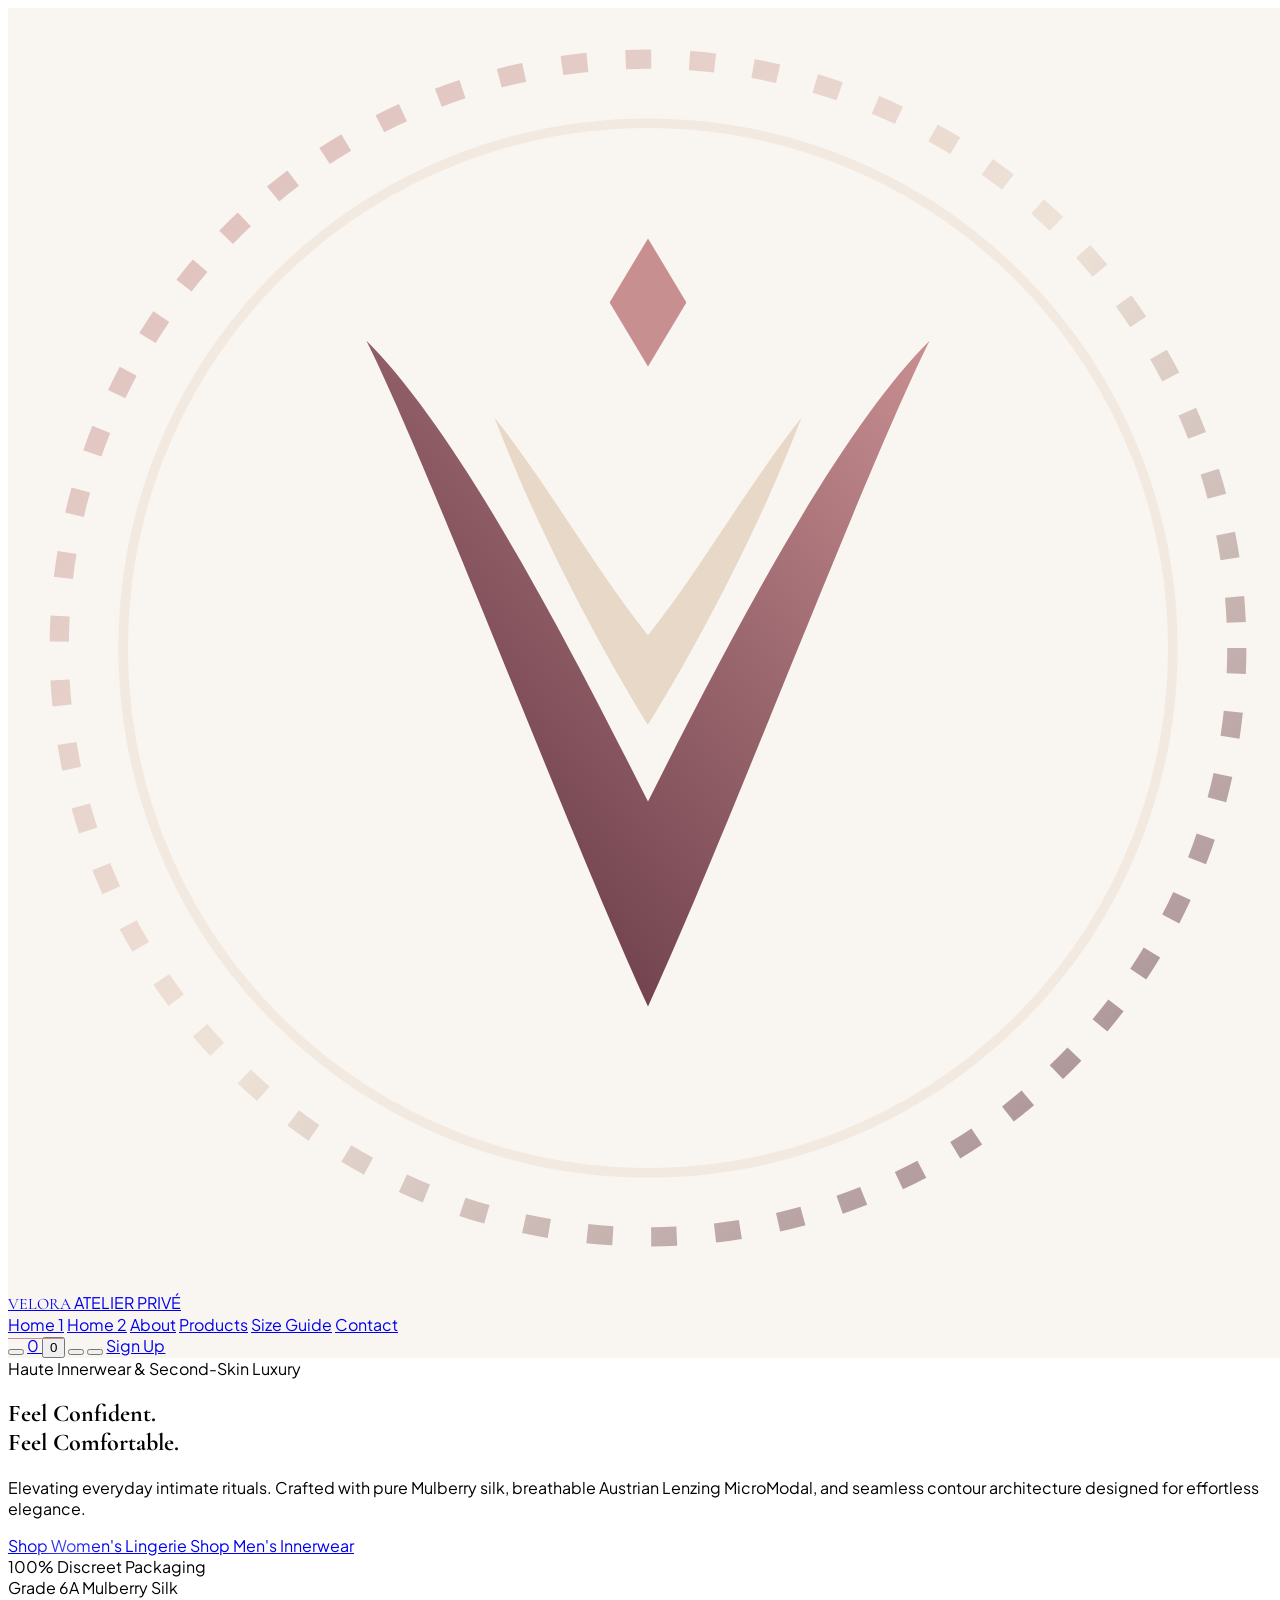
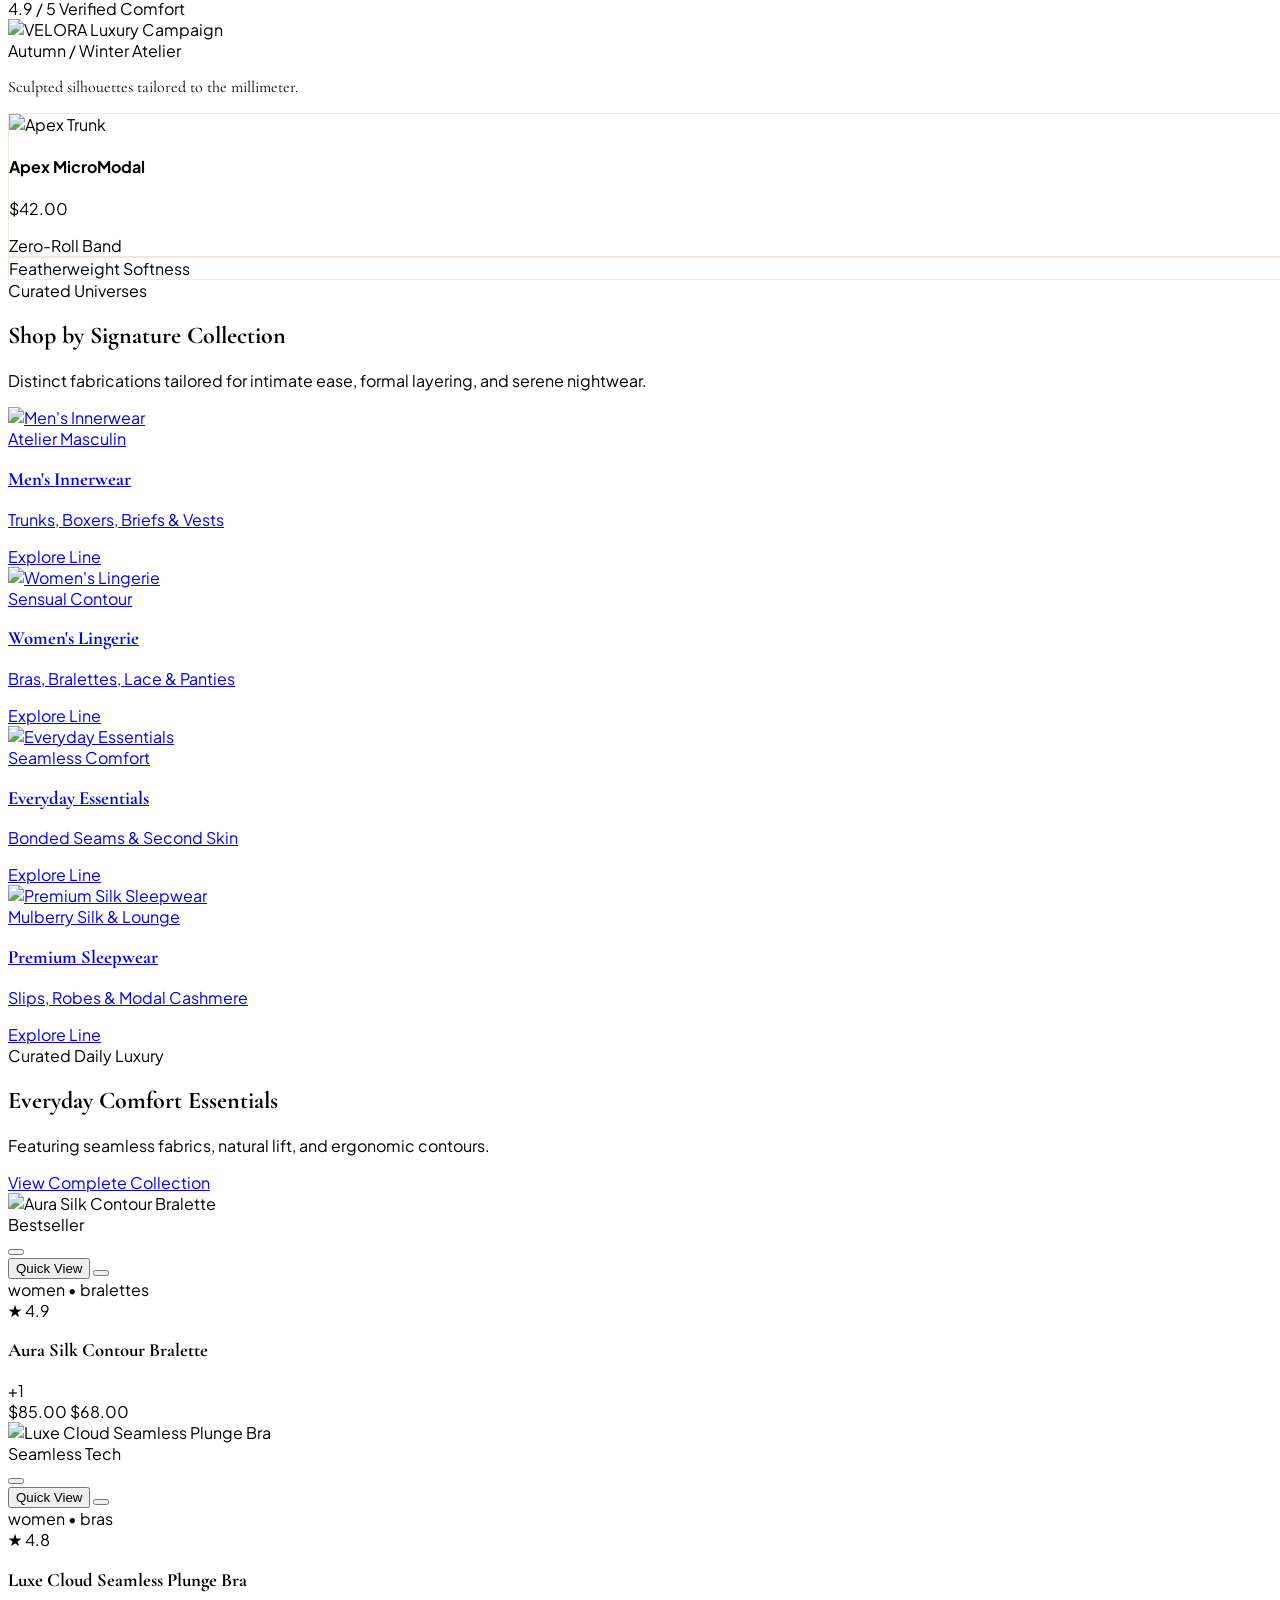
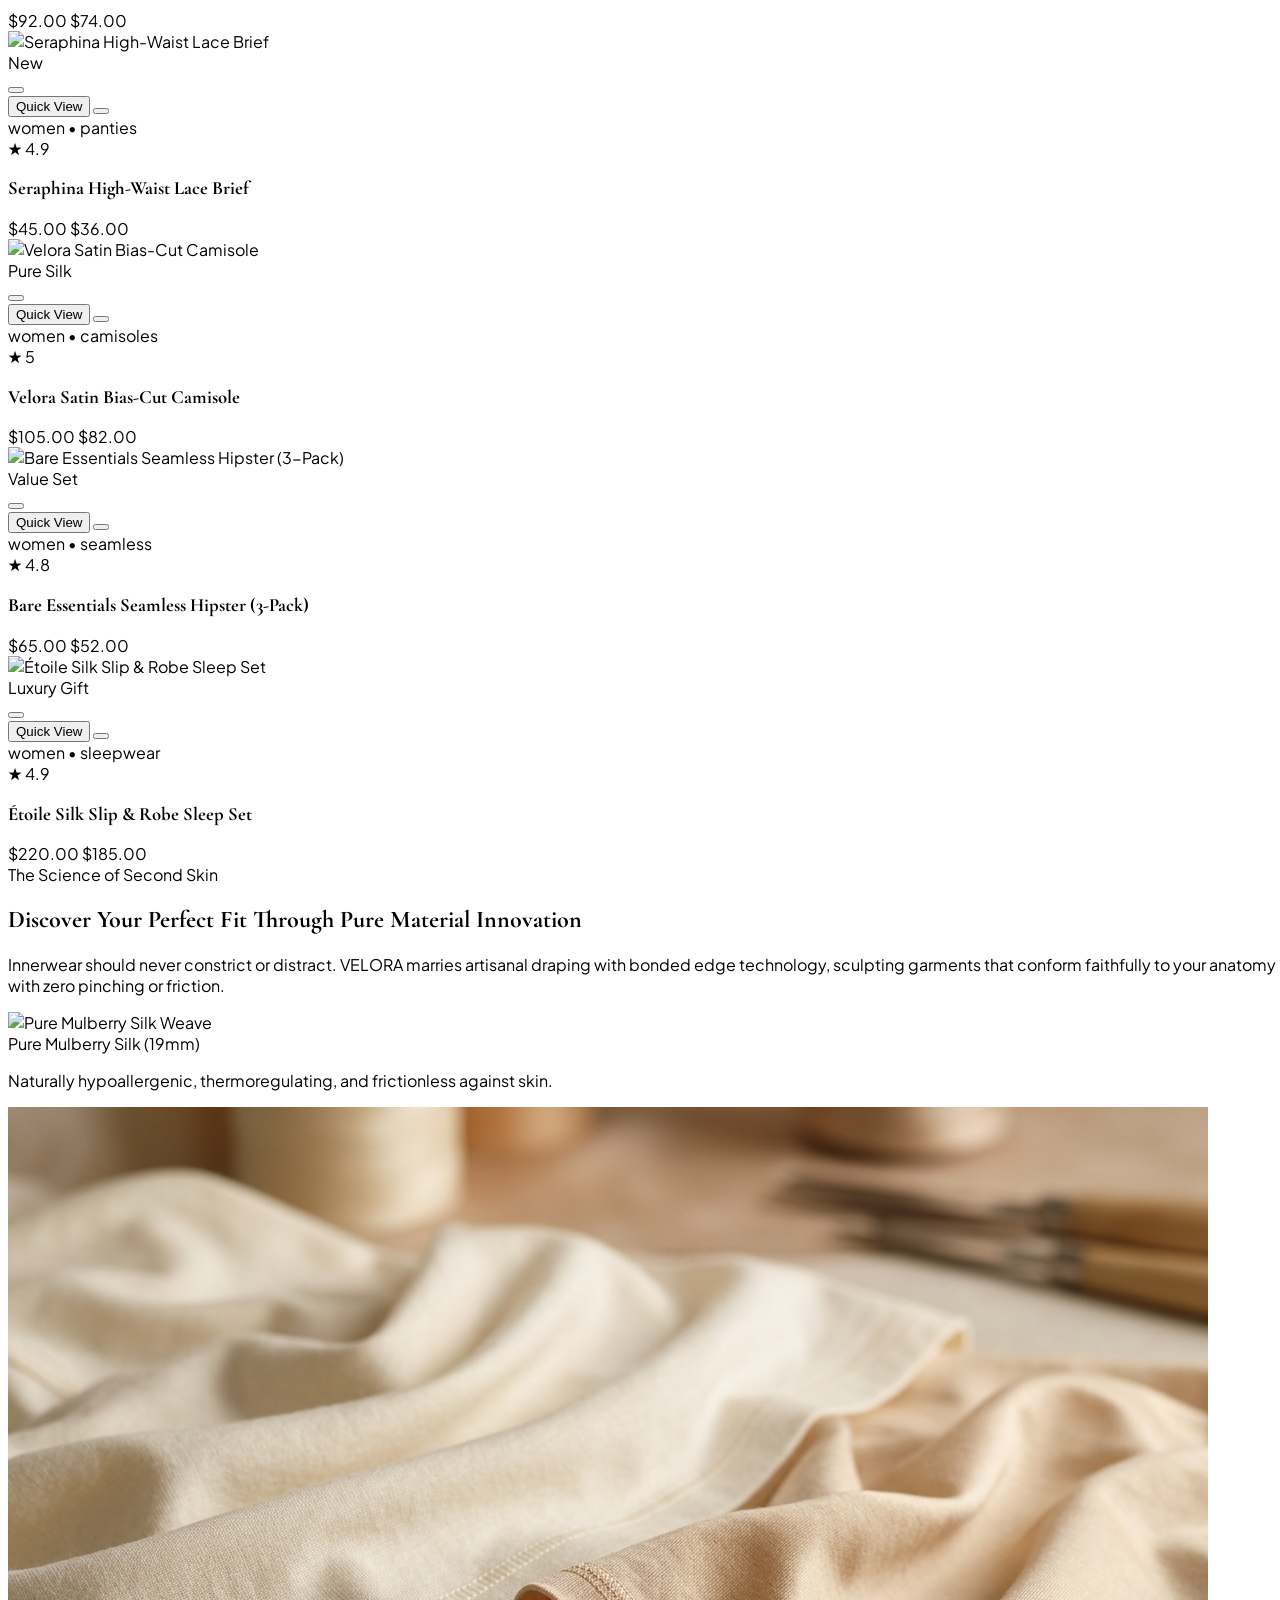
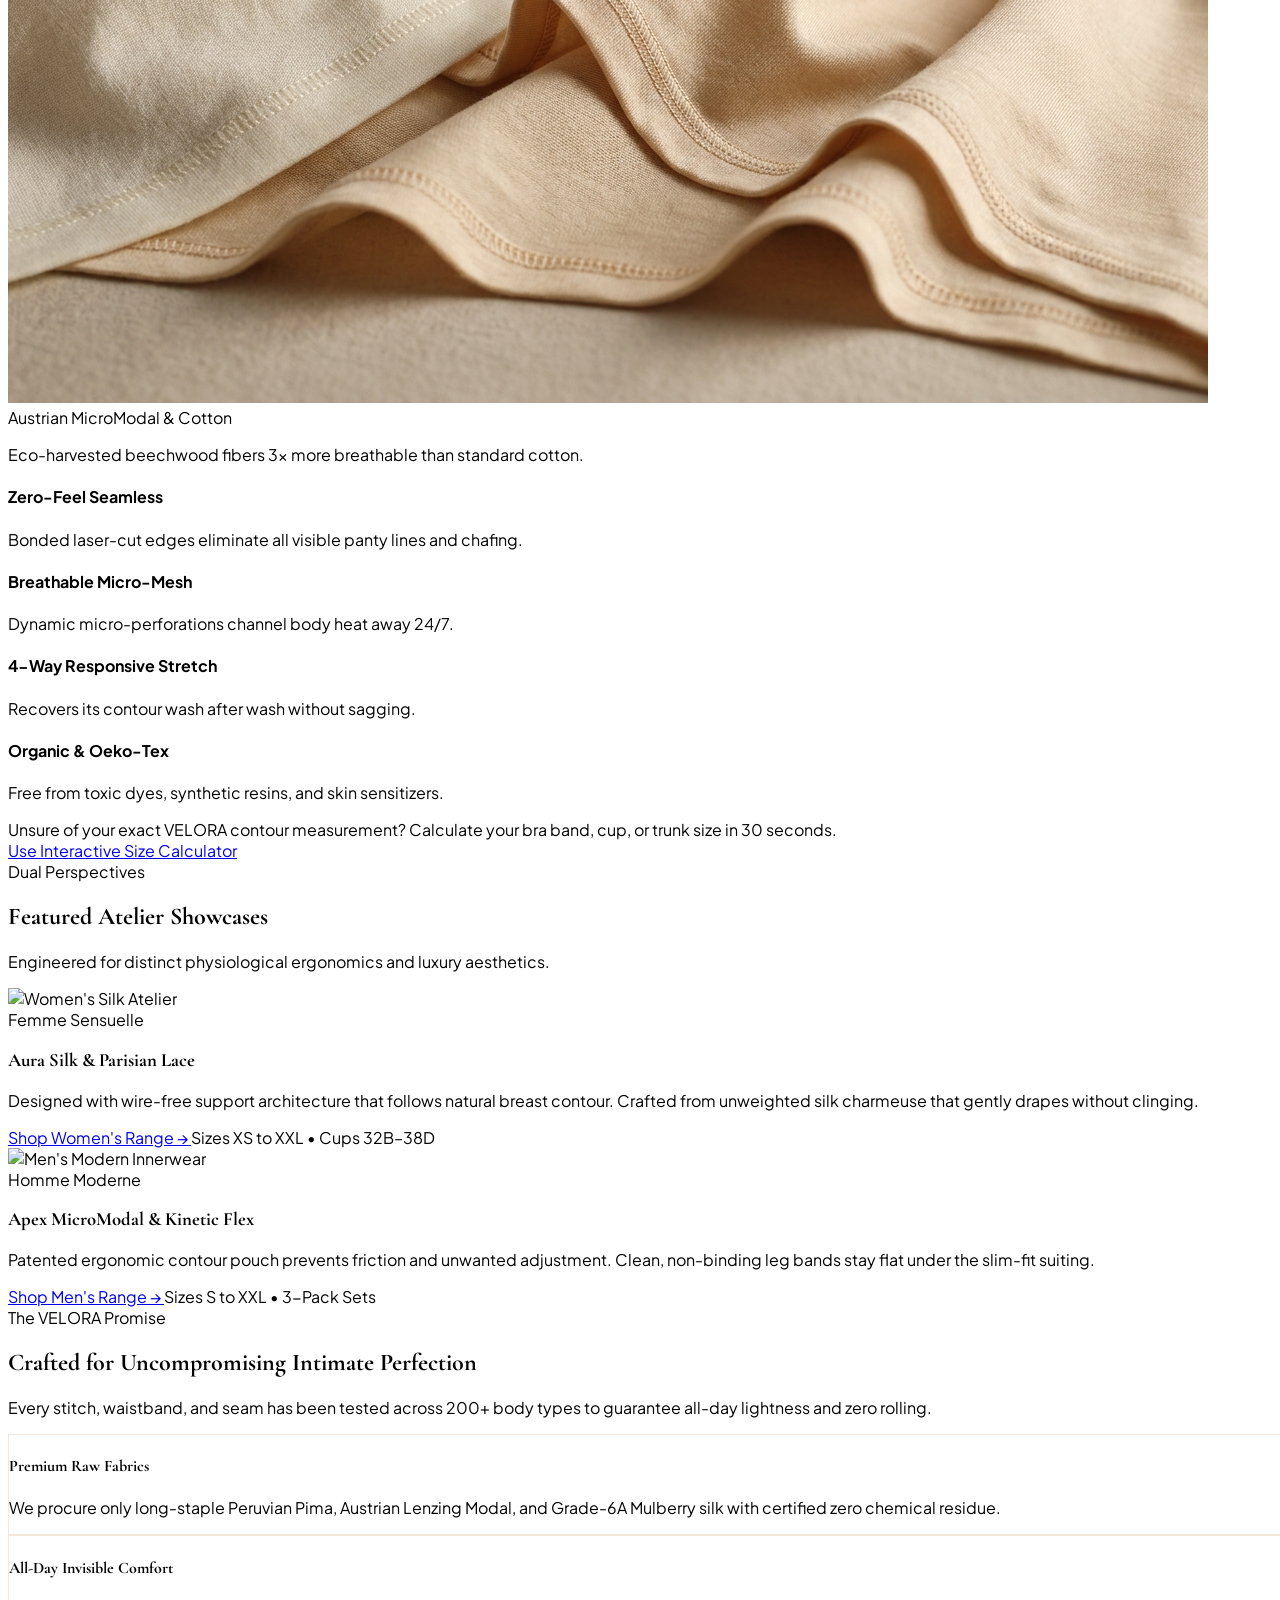
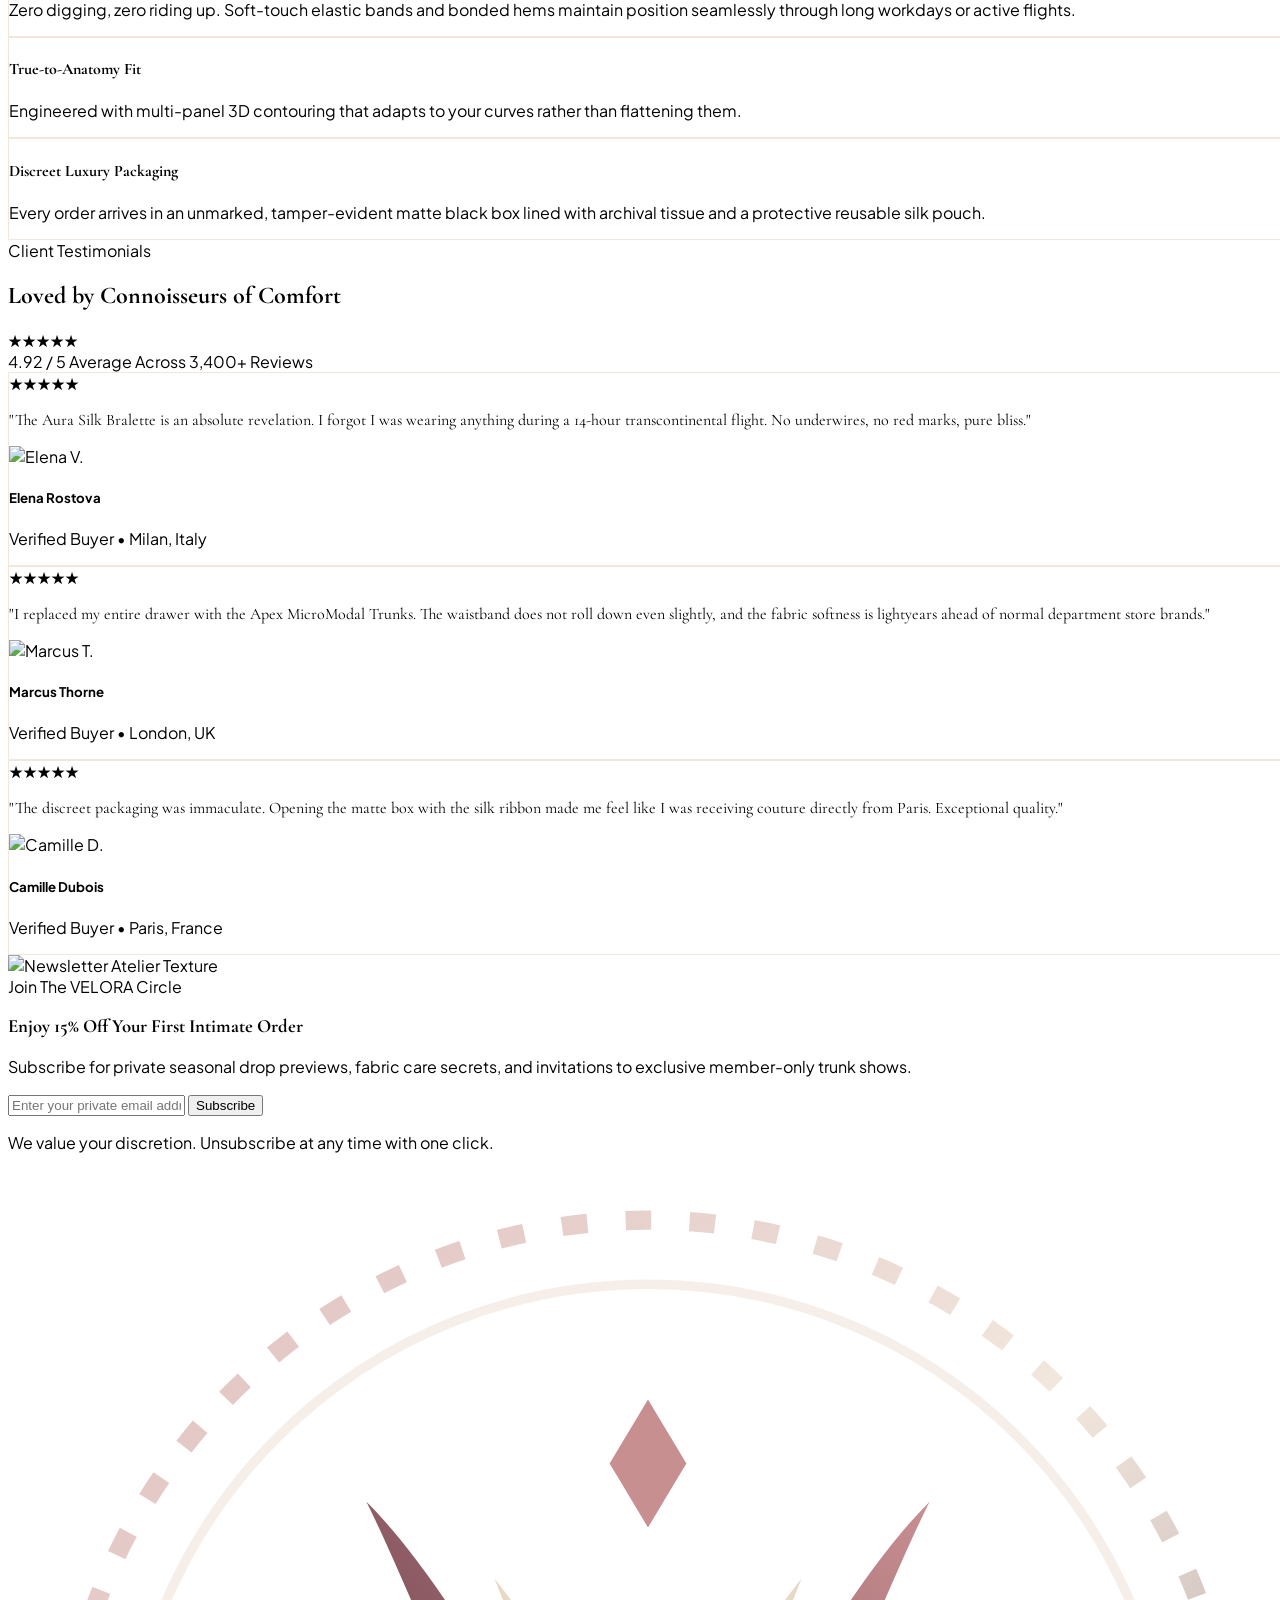
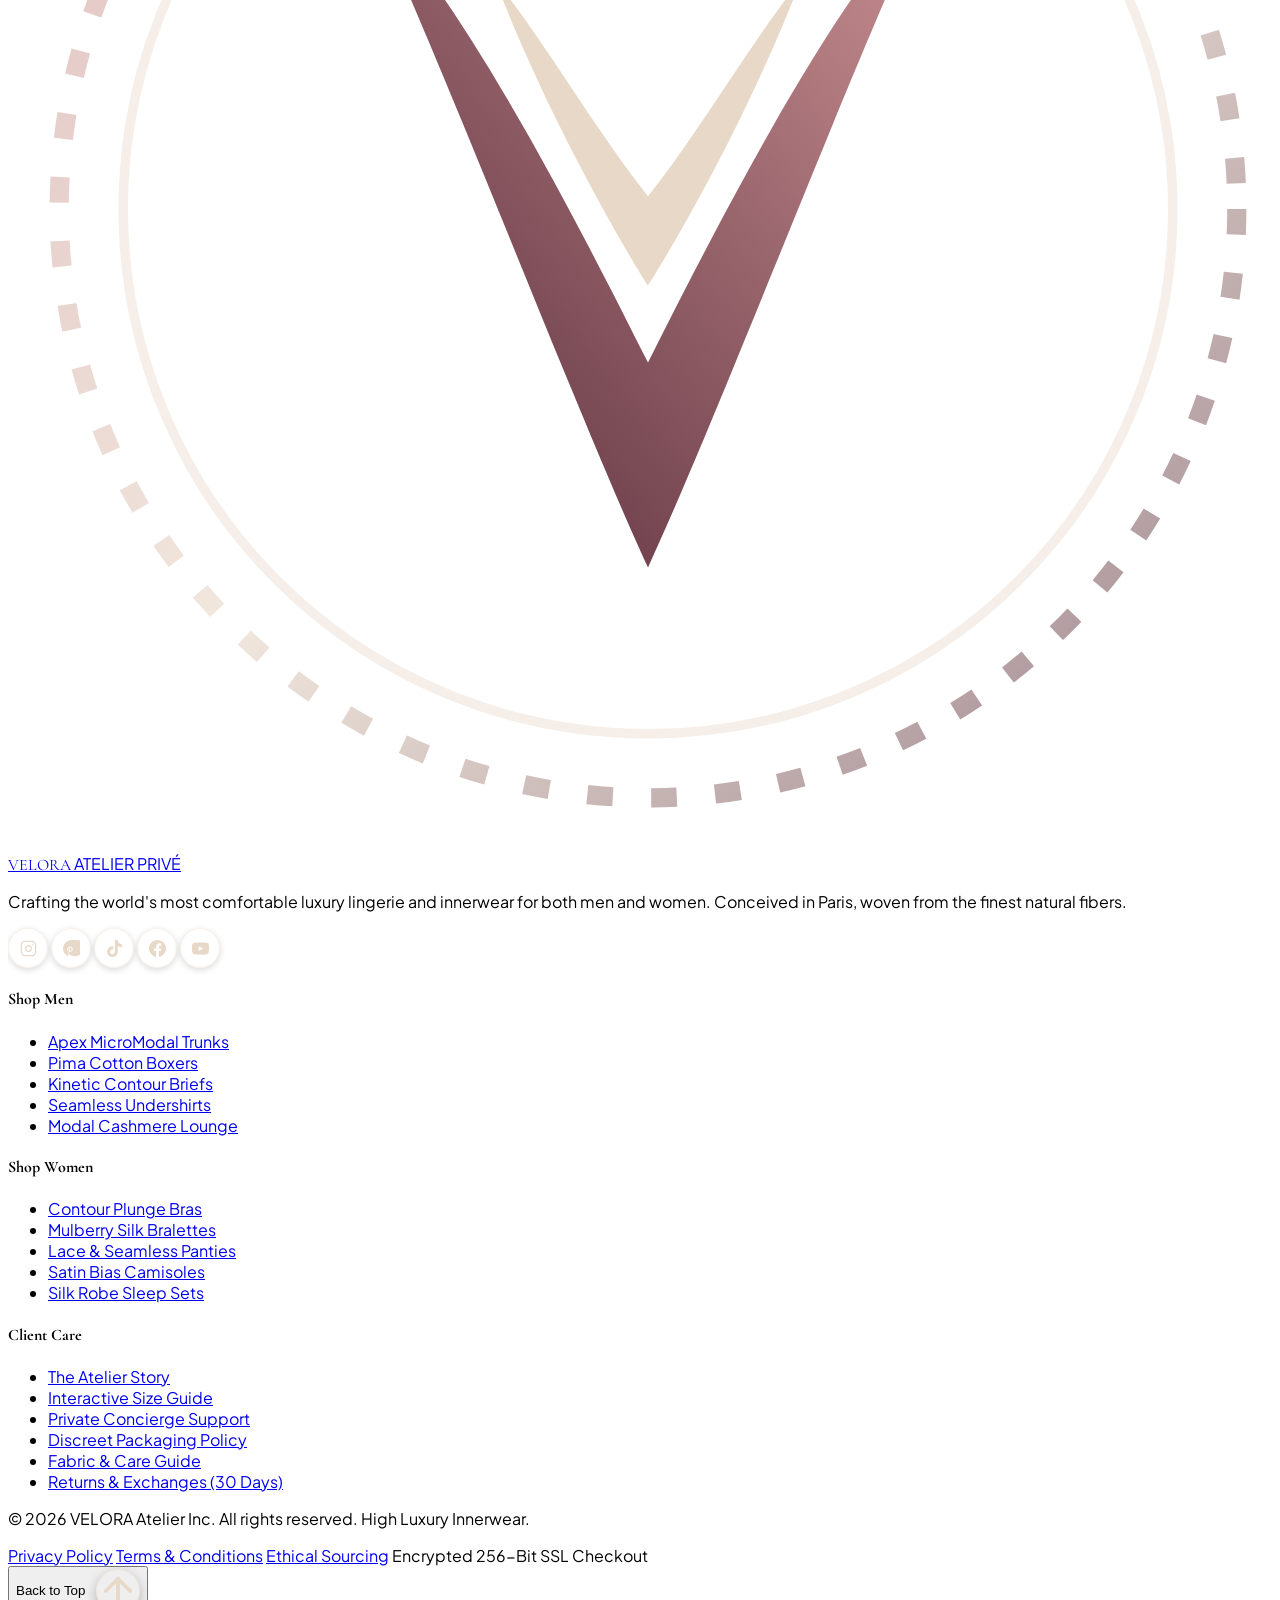
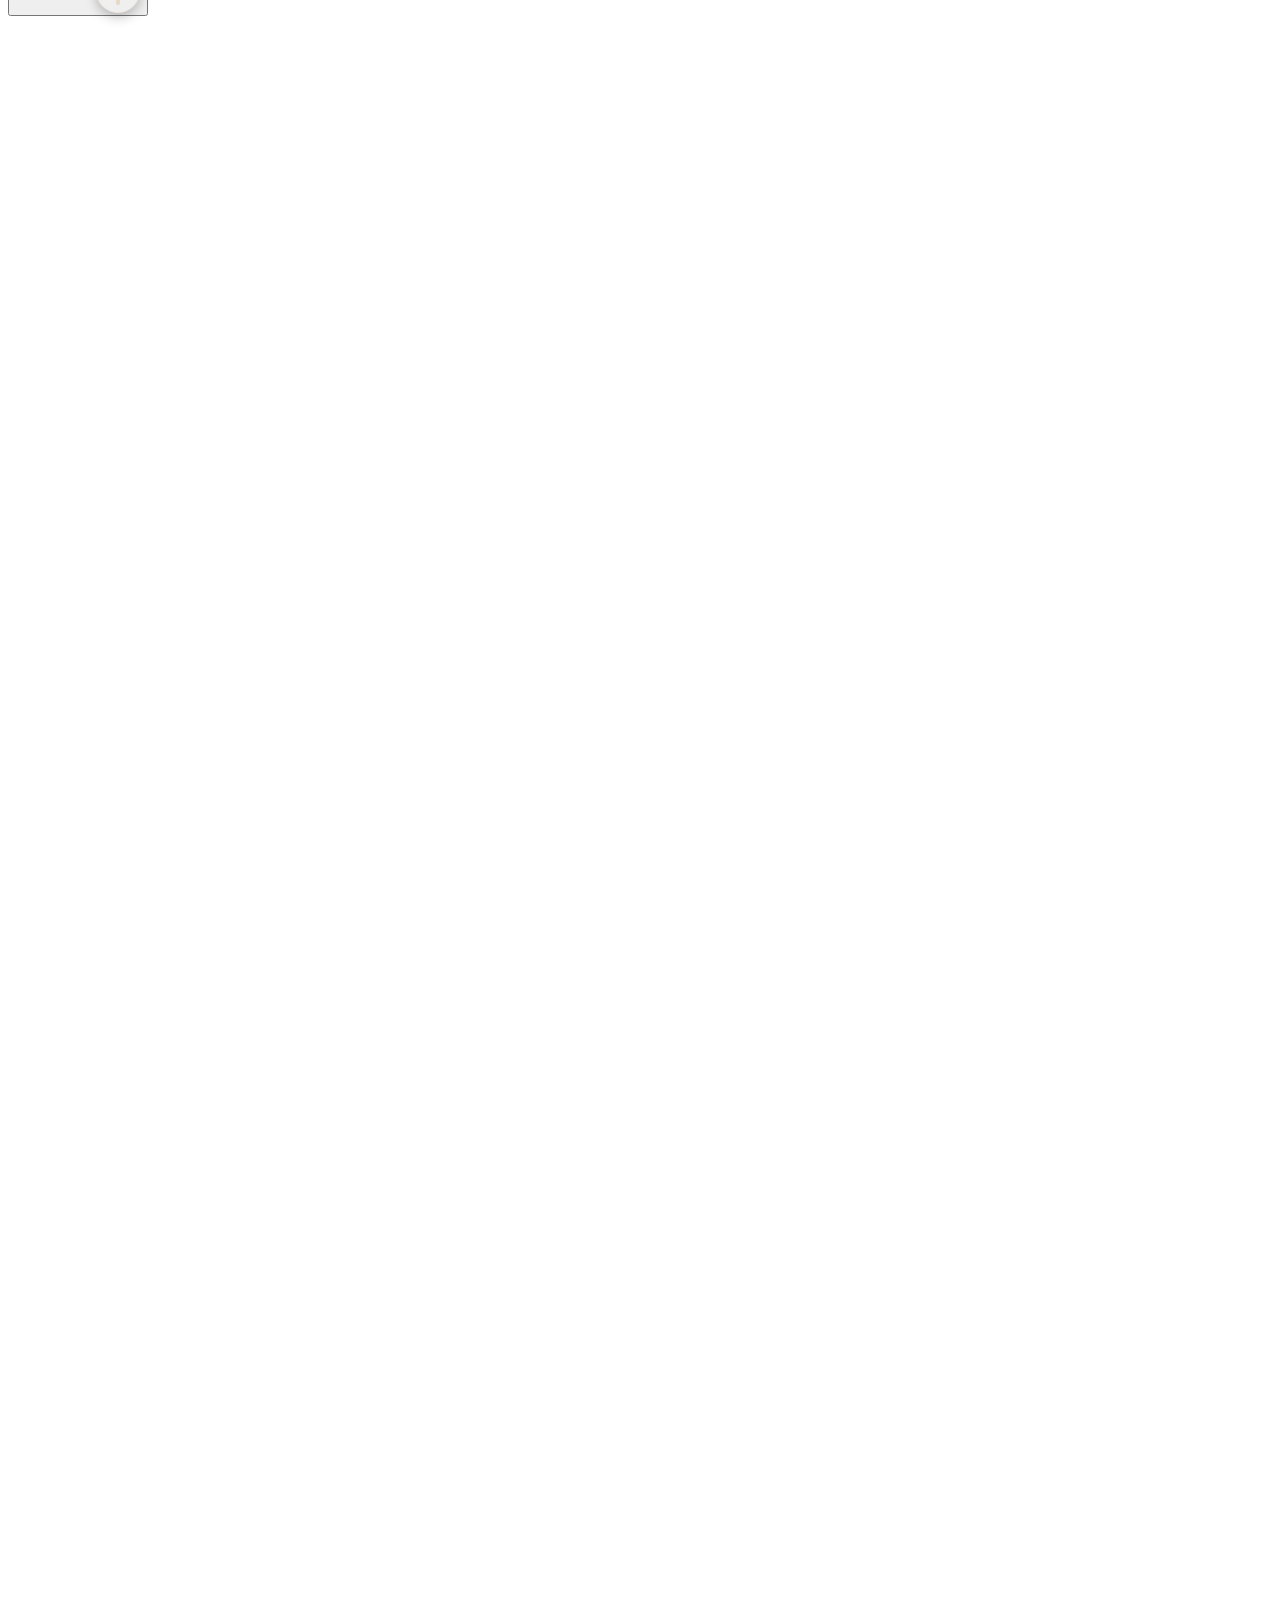
==== index.html @ 8676e36a "Initial commit: VELORA Atelier Prive luxury lingerie & innerwear store" ====
<!DOCTYPE html>
<html lang="en" class="light">
<head>
  <meta charset="UTF-8">
  <meta name="viewport" content="width=device-width, initial-scale=1.0">
  <title>VELORA | Luxury Lingerie & Premium Innerwear for Men and Women</title>
  <meta name="description" content="Feel Confident. Feel Comfortable. Discover VELORA's sculpted silk lingerie, seamless essentials, and breathable micromodal innerwear for men and women.">
  <link rel="icon" type="image/svg+xml" href="assets/favicon.svg">
  <link rel="icon" type="image/png" sizes="32x32" href="assets/favicon-32x32.png">
  <link rel="icon" type="image/png" sizes="16x16" href="assets/favicon.png">
  <link rel="apple-touch-icon" sizes="180x180" href="assets/apple-touch-icon.png">
  <link rel="shortcut icon" href="assets/favicon.ico">

  <!-- Tailwind CSS CDN with configuration -->
  <script src="https://cdn.tailwindcss.com"></script>
  <script>
    tailwind.config = {
      darkMode: 'class',
      theme: {
        extend: {
          colors: {
            velora: {
              ivory: '#F8F4EF',
              champagne: '#E8D8C7',
              rose: '#C88F91',
              burgundy: '#572B3A',
              charcoal: '#252326',
              white: '#FFFFFF',
            }
          },
          fontFamily: {
            serif: ['"Cormorant Garamond"', 'Georgia', 'serif'],
            sans: ['"Plus Jakarta Sans"', 'sans-serif'],
          }
        }
      }
    }
  </script>

  <!-- Google Fonts & Custom CSS -->
  <link rel="stylesheet" href="css/style.css">

  <!-- AOS Animation Library -->
  <link rel="stylesheet" href="https://cdnjs.cloudflare.com/ajax/libs/aos/2.3.4/aos.css">
</head>
<body class="overflow-x-hidden bg-velora-ivory text-velora-charcoal dark:bg-[#1a181b] dark:text-velora-ivory antialiased selection:bg-velora-rose/30">

  <!-- =========================================================================
       SHARED HEADER & LUXURY NAVIGATION
       ========================================================================= -->
  <header id="main-header" class="fixed top-0 left-0 right-0 z-50 transition-all duration-300 py-5 glass-header border-b border-velora-champagne/40 dark:border-velora-burgundy/30">
    <div class="max-w-7xl mx-auto px-4 sm:px-6 lg:px-8">
      <div class="flex items-center justify-between gap-4">
        
                <!-- Brand Logo & Symbol -->
        <a href="index.html" class="flex items-center gap-2 sm:gap-3 group shrink-0">
          <div class="w-8 h-8 sm:w-10 sm:h-10 rounded-full flex items-center justify-center p-1 bg-gradient-to-tr from-velora-burgundy via-velora-rose to-velora-champagne shadow-sm group-hover:scale-105 transition-transform duration-300 shrink-0">
            <img src="assets/logo.svg" alt="VELORA Emblem" class="w-full h-full object-contain filter invert-0" />
          </div>
          <div class="flex flex-col">
            <span class="font-serif text-lg sm:text-2xl font-semibold tracking-[0.2em] sm:tracking-[0.22em] text-velora-burgundy dark:text-velora-champagne transition-colors leading-none">VELORA</span>
            <span class="text-[7px] sm:text-[9px] tracking-[0.25em] sm:tracking-[0.35em] uppercase text-velora-rose dark:text-velora-champagne/70 mt-0.5 sm:-mt-1 font-medium hidden sm:block">ATELIER PRIVÉ</span>
          </div>
        </a>

                                        <!-- Desktop Navigation Links -->
        <nav class="hidden xl:flex items-center gap-4 xl:gap-7 text-xs uppercase tracking-wider xl:tracking-widest font-medium">
          <a href="index.html" class="nav-link active text-velora-burgundy dark:text-velora-rose font-semibold transition py-1">Home 1</a>
          <a href="home-2.html" class="nav-link text-velora-charcoal/80 dark:text-velora-ivory/80 hover:text-velora-burgundy dark:hover:text-velora-rose transition py-1">Home 2</a>
          <a href="about.html" class="nav-link text-velora-charcoal/80 dark:text-velora-ivory/80 hover:text-velora-burgundy dark:hover:text-velora-rose transition py-1">About</a>
          <a href="products.html" class="nav-link text-velora-charcoal/80 dark:text-velora-ivory/80 hover:text-velora-burgundy dark:hover:text-velora-rose transition py-1">Products</a>
          <a href="size-guide.html" class="nav-link text-velora-charcoal/80 dark:text-velora-ivory/80 hover:text-velora-burgundy dark:hover:text-velora-rose transition py-1">Size Guide</a>
          <a href="contact.html" class="nav-link text-velora-charcoal/80 dark:text-velora-ivory/80 hover:text-velora-burgundy dark:hover:text-velora-rose transition py-1">Contact</a>
        </nav>

                        <!-- Header Actions: Search, Wishlist, Cart, Theme Toggle, RTL Toggle, Mobile Hamburger -->
        <div class="flex items-center gap-2 xl:gap-3 shrink-0">
          
          <!-- Search Button (Desktop >= 1280px) -->
          <button class="search-modal-trigger hidden xl:inline-flex p-2 text-velora-charcoal/80 dark:text-velora-ivory/80 hover:text-velora-burgundy dark:hover:text-velora-rose transition rounded-full hover:bg-velora-champagne/30 dark:hover:bg-velora-burgundy/30 shrink-0" title="Search Collection">
            <i data-lucide="search" class="w-5 h-5"></i>
          </button>

          <!-- Wishlist Button (Desktop >= 1280px) -->
          <a href="products.html" class="relative hidden xl:inline-flex p-2 text-velora-charcoal/80 dark:text-velora-ivory/80 hover:text-velora-burgundy dark:hover:text-velora-rose transition rounded-full hover:bg-velora-champagne/30 dark:hover:bg-velora-burgundy/30 shrink-0" title="Wishlist">
            <i data-lucide="heart" class="w-5 h-5"></i>
            <span class="wishlist-badge-count hidden absolute top-1 right-1 w-4 h-4 rounded-full bg-velora-rose text-white text-[10px] font-bold flex items-center justify-center">0</span>
          </a>

          <!-- Cart Drawer Trigger Button (Desktop >= 1280px) -->
          <button class="cart-drawer-trigger relative hidden xl:inline-flex p-2 text-velora-charcoal/80 dark:text-velora-ivory/80 hover:text-velora-burgundy dark:hover:text-velora-rose transition rounded-full hover:bg-velora-champagne/30 dark:hover:bg-velora-burgundy/30 shrink-0" title="Shopping Bag">
            <i data-lucide="shopping-bag" class="w-5 h-5"></i>
            <span class="cart-badge-count hidden absolute top-1 right-1 w-4 h-4 rounded-full bg-velora-burgundy dark:bg-velora-rose text-white dark:text-velora-charcoal text-[10px] font-bold flex items-center justify-center">0</span>
          </button>

          <!-- Theme Toggle (Desktop >= 1280px) -->
          <button class="theme-toggle-btn hidden xl:inline-flex p-2 text-velora-charcoal/80 dark:text-velora-ivory/80 hover:text-velora-burgundy dark:hover:text-velora-rose transition rounded-full hover:bg-velora-champagne/30 dark:hover:bg-velora-burgundy/30 shrink-0" title="Toggle Theme">
            <i data-lucide="moon" class="theme-icon-moon w-5 h-5"></i>
            <i data-lucide="sun" class="theme-icon-sun w-5 h-5 hidden"></i>
          </button>

          <!-- RTL Toggle (Desktop >= 1280px) -->
          <button class="rtl-toggle-btn hidden xl:inline-flex p-2 text-velora-charcoal/80 dark:text-velora-ivory/80 hover:text-velora-burgundy dark:hover:text-velora-rose transition rounded-full hover:bg-velora-champagne/30 dark:hover:bg-velora-burgundy/30 shrink-0" title="Toggle RTL Layout">
            <i data-lucide="arrow-left-right" class="w-5 h-5"></i>
          </button>

          <!-- Primary CTA Sign Up (Desktop >= 1280px) -->
          <a href="signup.html" class="hidden xl:inline-flex items-center gap-1.5 px-4 py-2 rounded-full bg-velora-burgundy text-white hover:bg-velora-rose dark:bg-velora-rose dark:text-velora-charcoal dark:hover:bg-velora-champagne text-xs font-semibold uppercase tracking-wider transition duration-300 shadow-sm hover:shadow shrink-0" title="Sign Up for VELORA Privé">
            <i data-lucide="user-plus" class="w-3.5 h-3.5"></i>
            <span>Sign Up</span>
          </a>

          <!-- Mobile / Tablet / 1024px Hamburger Toggle -->
          <button id="mobile-menu-toggle" class="xl:hidden p-2 text-velora-charcoal dark:text-velora-ivory hover:text-velora-burgundy dark:hover:text-velora-rose transition rounded-full shrink-0 flex items-center justify-center" title="Open Menu">
            <i data-lucide="menu" class="w-6 h-6"></i>
          </button>
        </div>

      </div>
    </div>
  </header>

  <!-- =========================================================================
       SECTION 1: CINEMATIC HERO SECTION
       ========================================================================= -->
  <section class="relative min-h-[92vh] flex items-center pt-24 pb-16 overflow-hidden">
    <!-- Ambient luxury blurred gradients -->
    <div class="absolute -top-32 -left-32 w-96 h-96 rounded-full bg-velora-champagne/50 dark:bg-velora-burgundy/20 filter blur-3xl opacity-70"></div>
    <div class="absolute top-1/2 -right-32 w-96 h-96 rounded-full bg-velora-rose/20 dark:bg-velora-rose/10 filter blur-3xl opacity-60"></div>

    <div class="max-w-7xl mx-auto px-4 sm:px-6 lg:px-8 w-full relative z-10">
      <div class="grid grid-cols-1 lg:grid-cols-12 gap-12 items-center">
        
        <!-- Left Hero Content -->
        <div class="lg:col-span-7 space-y-6 text-left" data-aos="fade-up" data-aos-duration="1000">
          <div class="inline-flex items-center gap-2 px-3.5 py-1.5 rounded-full border border-velora-rose/40 bg-velora-rose/10 text-velora-burgundy dark:text-velora-rose text-xs uppercase tracking-widest font-semibold">
            <span class="w-1.5 h-1.5 rounded-full bg-velora-rose animate-ping"></span>
            Haute Innerwear & Second-Skin Luxury
          </div>

          <h1 class="hero-heading font-serif text-4xl sm:text-5xl md:text-6xl lg:text-7xl font-normal leading-[1.08] text-velora-charcoal dark:text-velora-ivory">
            Feel Confident.<br>
            <span class="italic font-light text-velora-rose dark:text-velora-champagne">Feel Comfortable.</span>
          </h1>

          <p class="text-base sm:text-lg text-velora-charcoal/80 dark:text-velora-ivory/80 max-w-xl font-light leading-relaxed">
            Elevating everyday intimate rituals. Crafted with pure Mulberry silk, breathable Austrian Lenzing MicroModal, and seamless contour architecture designed for effortless elegance.
          </p>

          <!-- Dual Gender Entry CTAs -->
          <div class="pt-4 flex flex-col sm:flex-row items-stretch sm:items-center gap-4">
            <a href="products.html?gender=women" class="btn-luxury whitespace-nowrap shrink-0 w-full sm:w-[245px] px-6 py-4 rounded-full bg-velora-burgundy text-white hover:bg-[#3f1e29] font-medium text-xs uppercase tracking-wider text-center shadow-lg hover:shadow-xl transition-all duration-300 flex items-center justify-center gap-2">
              <span>Shop Women's Lingerie</span> <i data-lucide="arrow-right" class="w-4 h-4 shrink-0"></i>
            </a>
            <a href="products.html?gender=men" class="btn-luxury whitespace-nowrap shrink-0 w-full sm:w-[245px] px-6 py-4 rounded-full bg-white dark:bg-velora-charcoal text-velora-charcoal dark:text-velora-ivory border border-velora-champagne dark:border-velora-burgundy hover:border-velora-burgundy dark:hover:border-velora-rose font-medium text-xs uppercase tracking-wider text-center shadow-sm hover:shadow-md transition-all duration-300 flex items-center justify-center gap-2">
              <span>Shop Men's Innerwear</span> <i data-lucide="arrow-right" class="w-4 h-4 shrink-0"></i>
            </a>
          </div>

          <!-- Trust Badges -->
          <div class="pt-6 grid grid-cols-3 gap-4 border-t border-velora-champagne/60 dark:border-velora-burgundy/40 text-xs text-stone-500 dark:text-stone-400">
            <div>
              <span class="block font-semibold text-velora-burgundy dark:text-velora-champagne text-base">100%</span>
              <span>Discreet Packaging</span>
            </div>
            <div>
              <span class="block font-semibold text-velora-burgundy dark:text-velora-champagne text-base">Grade 6A</span>
              <span>Mulberry Silk</span>
            </div>
            <div>
              <span class="block font-semibold text-velora-burgundy dark:text-velora-champagne text-base">4.9 / 5</span>
              <span>Verified Comfort</span>
            </div>
          </div>
        </div>

        <!-- Right Hero Visual Showcase -->
        <div class="lg:col-span-5 relative" data-aos="fade-left" data-aos-duration="1200">
          <div class="relative mx-auto max-w-md lg:max-w-none">
            <!-- Main Hero Image Frame -->
            <div class="aspect-[3/4] rounded-3xl overflow-hidden shadow-2xl border-2 border-velora-champagne/60 dark:border-velora-burgundy/40 relative img-zoom-container">
              <img src="https://images.unsplash.com/photo-1543699619-b8c9f47c07b4?auto=format&fit=crop&w=1000&q=80" alt="VELORA Luxury Campaign" class="w-full h-full object-cover" />
              <div class="absolute inset-0 bg-gradient-to-t from-velora-charcoal/60 via-transparent to-transparent"></div>
              
              <!-- Bottom Overlay Caption -->
              <div class="absolute bottom-6 left-6 right-6 text-white">
                <span class="text-[10px] uppercase tracking-widest text-velora-champagne font-semibold">Autumn / Winter Atelier</span>
                <p class="font-serif text-xl font-normal mt-1">Sculpted silhouettes tailored to the millimeter.</p>
              </div>
            </div>

            <!-- Floating Accent Badge 1: Men's Preview -->
            <div class="absolute -bottom-6 -left-6 p-4 rounded-2xl glass-card shadow-xl border border-velora-champagne animate-float max-w-[210px] hidden sm:block">
              <div class="flex items-center gap-3">
                <img src="https://images.unsplash.com/photo-1601393710008-984348f7447b?auto=format&fit=crop&w=200&q=80" alt="Apex Trunk" class="w-12 h-12 rounded-xl object-cover" />
                <div>
                  <h4 class="text-xs font-semibold text-velora-charcoal dark:text-velora-ivory leading-tight">Apex MicroModal</h4>
                  <p class="text-[11px] text-velora-rose font-medium mt-0.5">$42.00</p>
                  <span class="text-[9px] uppercase tracking-wider text-stone-400">Zero-Roll Band</span>
                </div>
              </div>
            </div>

            <!-- Floating Accent Badge 2: Pure Silk Award -->
            <div class="absolute -top-4 -right-4 px-4 py-2.5 rounded-full glass-card border border-velora-rose/40 shadow-lg flex items-center gap-2 text-xs font-medium text-velora-burgundy dark:text-velora-champagne">
              <i data-lucide="sparkles" class="w-4 h-4 text-velora-rose"></i>
              <span>Featherweight Softness</span>
            </div>
          </div>
        </div>

      </div>
    </div>
  </section>

  <!-- =========================================================================
       SECTION 2: SHOP BY COLLECTION
       ========================================================================= -->
  <section class="py-20 bg-white/50 dark:bg-velora-charcoal/40 border-y border-velora-champagne/40 dark:border-velora-burgundy/30">
    <div class="max-w-7xl mx-auto px-4 sm:px-6 lg:px-8">
      
      <!-- Section Header -->
      <div class="text-center max-w-2xl mx-auto mb-14" data-aos="fade-up">
        <span class="text-xs uppercase tracking-widest text-velora-rose dark:text-velora-rose font-semibold">Curated Universes</span>
        <h2 class="font-serif text-3xl sm:text-4xl lg:text-5xl font-normal text-velora-charcoal dark:text-velora-ivory mt-2">
          Shop by Signature Collection
        </h2>
        <p class="text-sm text-stone-500 dark:text-stone-400 mt-3">
          Distinct fabrications tailored for intimate ease, formal layering, and serene nightwear.
        </p>
      </div>

      <!-- 4 Visually Different Image-Based Collections -->
      <div class="grid grid-cols-1 md:grid-cols-2 lg:grid-cols-4 gap-6">
        
        <!-- Collection 1: Men's Innerwear -->
        <a href="products.html?gender=men" class="group relative rounded-2xl overflow-hidden aspect-[3/4] bg-stone-900 shadow-md luxury-card" data-aos="fade-up" data-aos-delay="100">
          <img src="https://images.unsplash.com/photo-1683449155666-7531f07a9b68?auto=format&fit=crop&w=800&q=80" alt="Men's Innerwear" class="w-full h-full object-cover transition-transform duration-700 group-hover:scale-110 opacity-80 group-hover:opacity-95" />
          <div class="absolute inset-0 bg-gradient-to-t from-velora-charcoal/90 via-velora-charcoal/30 to-transparent"></div>
          <div class="absolute inset-x-5 bottom-6 text-white">
            <span class="text-[10px] uppercase tracking-widest text-velora-champagne font-semibold">Atelier Masculin</span>
            <h3 class="font-serif text-2xl font-normal mt-1">Men's Innerwear</h3>
            <p class="text-xs text-stone-300 mt-1">Trunks, Boxers, Briefs & Vests</p>
            <div class="mt-4 inline-flex items-center gap-1.5 text-xs text-velora-champagne font-semibold group-hover:translate-x-1 transition-transform">
              Explore Line <i data-lucide="arrow-right" class="w-3.5 h-3.5"></i>
            </div>
          </div>
        </a>

        <!-- Collection 2: Women's Lingerie -->
        <a href="products.html?gender=women" class="group relative rounded-2xl overflow-hidden aspect-[3/4] bg-stone-900 shadow-md luxury-card" data-aos="fade-up" data-aos-delay="200">
          <img src="https://images.unsplash.com/photo-1613618196650-ff01228662fd?auto=format&fit=crop&w=800&q=80" alt="Women's Lingerie" class="w-full h-full object-cover transition-transform duration-700 group-hover:scale-110 opacity-80 group-hover:opacity-95" />
          <div class="absolute inset-0 bg-gradient-to-t from-velora-burgundy/90 via-velora-burgundy/30 to-transparent"></div>
          <div class="absolute inset-x-5 bottom-6 text-white">
            <span class="text-[10px] uppercase tracking-widest text-velora-rose font-semibold">Sensual Contour</span>
            <h3 class="font-serif text-2xl font-normal mt-1">Women's Lingerie</h3>
            <p class="text-xs text-rose-100 mt-1">Bras, Bralettes, Lace & Panties</p>
            <div class="mt-4 inline-flex items-center gap-1.5 text-xs text-velora-rose font-semibold group-hover:translate-x-1 transition-transform">
              Explore Line <i data-lucide="arrow-right" class="w-3.5 h-3.5"></i>
            </div>
          </div>
        </a>

        <!-- Collection 3: Everyday Essentials -->
        <a href="products.html?category=seamless" class="group relative rounded-2xl overflow-hidden aspect-[3/4] bg-stone-900 shadow-md luxury-card" data-aos="fade-up" data-aos-delay="300">
          <img src="https://images.unsplash.com/photo-1615830160754-b82d6fca89d5?auto=format&fit=crop&w=800&q=80" alt="Everyday Essentials" class="w-full h-full object-cover transition-transform duration-700 group-hover:scale-110 opacity-80 group-hover:opacity-95" />
          <div class="absolute inset-0 bg-gradient-to-t from-velora-charcoal/90 via-velora-charcoal/30 to-transparent"></div>
          <div class="absolute inset-x-5 bottom-6 text-white">
            <span class="text-[10px] uppercase tracking-widest text-amber-200 font-semibold">Seamless Comfort</span>
            <h3 class="font-serif text-2xl font-normal mt-1">Everyday Essentials</h3>
            <p class="text-xs text-stone-300 mt-1">Bonded Seams & Second Skin</p>
            <div class="mt-4 inline-flex items-center gap-1.5 text-xs text-amber-200 font-semibold group-hover:translate-x-1 transition-transform">
              Explore Line <i data-lucide="arrow-right" class="w-3.5 h-3.5"></i>
            </div>
          </div>
        </a>

        <!-- Collection 4: Premium Comfort Collection -->
        <a href="products.html?category=sleepwear" class="group relative rounded-2xl overflow-hidden aspect-[3/4] bg-stone-900 shadow-md luxury-card" data-aos="fade-up" data-aos-delay="400">
          <img src="https://images.unsplash.com/photo-1770294758967-6ed2b93ce42c?auto=format&fit=crop&w=800&q=80" alt="Premium Silk Sleepwear" class="w-full h-full object-cover transition-transform duration-700 group-hover:scale-110 opacity-80 group-hover:opacity-95" />
          <div class="absolute inset-0 bg-gradient-to-t from-velora-burgundy/90 via-velora-burgundy/30 to-transparent"></div>
          <div class="absolute inset-x-5 bottom-6 text-white">
            <span class="text-[10px] uppercase tracking-widest text-velora-champagne font-semibold">Mulberry Silk & Lounge</span>
            <h3 class="font-serif text-2xl font-normal mt-1">Premium Sleepwear</h3>
            <p class="text-xs text-stone-300 mt-1">Slips, Robes & Modal Cashmere</p>
            <div class="mt-4 inline-flex items-center gap-1.5 text-xs text-velora-champagne font-semibold group-hover:translate-x-1 transition-transform">
              Explore Line <i data-lucide="arrow-right" class="w-3.5 h-3.5"></i>
            </div>
          </div>
        </a>

      </div>
    </div>
  </section>

  <!-- =========================================================================
       SECTION 3: EVERYDAY COMFORT ESSENTIALS (EDITORIAL HORIZONTAL SHOWCASE)
       ========================================================================= -->
  <section class="py-24 overflow-hidden relative">
    <div class="max-w-7xl mx-auto px-4 sm:px-6 lg:px-8">
      
      <!-- Section Title & Controls -->
      <div class="flex flex-col md:flex-row md:items-end justify-between mb-12" data-aos="fade-up">
        <div>
          <span class="text-xs uppercase tracking-widest text-velora-rose font-semibold">Curated Daily Luxury</span>
          <h2 class="font-serif text-3xl sm:text-4xl lg:text-5xl font-normal text-velora-charcoal dark:text-velora-ivory mt-2">
            Everyday Comfort Essentials
          </h2>
          <p class="text-sm text-stone-500 dark:text-stone-400 mt-2">
            Featuring seamless fabrics, natural lift, and ergonomic contours.
          </p>
        </div>
        <div class="mt-6 md:mt-0 flex items-center gap-3">
          <a href="products.html" class="inline-flex items-center gap-2 text-xs uppercase tracking-widest font-semibold text-velora-burgundy dark:text-velora-rose hover:underline">
            View Complete Collection <i data-lucide="arrow-right" class="w-4 h-4"></i>
          </a>
        </div>
      </div>

      <!-- Horizontal Editorial Product Showcase -->
      <div id="home1-product-slider" class="grid grid-cols-1 sm:grid-cols-2 lg:grid-cols-3 xl:grid-cols-4 gap-6">
        <!-- Rendered dynamically by app.js from VELORA_PRODUCTS -->
      </div>

    </div>
  </section>

  <!-- =========================================================================
       SECTION 4: DISCOVER YOUR PERFECT FIT & FABRIC TECHNOLOGIES
       ========================================================================= -->
  <section class="py-24 bg-velora-champagne/20 dark:bg-velora-charcoal/50 border-y border-velora-champagne/40 dark:border-velora-burgundy/30">
    <div class="max-w-7xl mx-auto px-4 sm:px-6 lg:px-8">

      <!-- Centered Section Header -->
      <div class="text-center max-w-3xl mx-auto mb-14 space-y-3" data-aos="fade-up">
        <span class="text-xs uppercase tracking-widest text-velora-rose font-semibold block">The Science of Second Skin</span>
        <h2 class="font-serif text-3xl sm:text-4xl lg:text-5xl font-normal text-velora-charcoal dark:text-velora-ivory leading-tight">
          Discover Your Perfect Fit Through Pure Material Innovation
        </h2>
        <p class="text-stone-600 dark:text-stone-300 text-sm sm:text-base leading-relaxed">
          Innerwear should never constrict or distract. VELORA marries artisanal draping with bonded edge technology, sculpting garments that conform faithfully to your anatomy with zero pinching or friction.
        </p>
      </div>
      
      <div class="grid grid-cols-1 lg:grid-cols-12 gap-8 lg:gap-10 items-stretch">
        
        <!-- Left Fabric Split Cards (Symmetrically Aligned) -->
        <div class="lg:col-span-6 grid grid-cols-1 sm:grid-cols-2 gap-6" data-aos="fade-right">
          <!-- Fabric Card 1 -->
          <div class="rounded-2xl bg-white dark:bg-velora-charcoal border border-velora-champagne/60 dark:border-velora-burgundy/40 p-4 flex flex-col justify-between shadow-sm">
            <div class="rounded-xl overflow-hidden aspect-[4/3] mb-4 img-zoom-container border border-velora-champagne/40">
              <img src="https://images.unsplash.com/photo-1617055407123-3d7130c1f940?auto=format&fit=crop&w=700&q=80" alt="Pure Mulberry Silk Weave" class="w-full h-full object-cover" />
            </div>
            <div class="text-xs">
              <span class="font-semibold text-sm text-velora-burgundy dark:text-velora-champagne block">Pure Mulberry Silk (19mm)</span>
              <p class="text-stone-500 dark:text-stone-400 mt-1.5 leading-relaxed">Naturally hypoallergenic, thermoregulating, and frictionless against skin.</p>
            </div>
          </div>

          <!-- Fabric Card 2 -->
          <div class="rounded-2xl bg-white dark:bg-velora-charcoal border border-velora-champagne/60 dark:border-velora-burgundy/40 p-4 flex flex-col justify-between shadow-sm">
            <div class="rounded-xl overflow-hidden aspect-[4/3] mb-4 img-zoom-container border border-velora-champagne/40">
              <img src="assets/images/austrian-micromodal-cotton-weave.jpg" alt="Austrian MicroModal & Organic Cotton Weave" class="w-full h-full object-cover" />
            </div>
            <div class="text-xs">
              <span class="font-semibold text-sm text-velora-burgundy dark:text-velora-champagne block">Austrian MicroModal & Cotton</span>
              <p class="text-stone-500 dark:text-stone-400 mt-1.5 leading-relaxed">Eco-harvested beechwood fibers 3x more breathable than standard cotton.</p>
            </div>
          </div>
        </div>

        <!-- Right Interactive Fabric Elements & Size Calculator CTA -->
        <div class="lg:col-span-6 flex flex-col justify-between gap-6" data-aos="fade-left">

          <!-- 4 Fabric Feature Pills -->
          <div class="grid grid-cols-1 sm:grid-cols-2 gap-4 flex-1">
            
            <div class="p-5 rounded-2xl bg-white dark:bg-velora-charcoal border border-velora-champagne/60 dark:border-velora-burgundy/40 flex items-start gap-3.5 shadow-sm">
              <div class="w-10 h-10 rounded-xl bg-velora-rose/10 flex items-center justify-center text-velora-rose shrink-0">
                <i data-lucide="feather" class="w-5 h-5"></i>
              </div>
              <div>
                <h4 class="text-sm font-semibold text-velora-charcoal dark:text-velora-ivory">Zero-Feel Seamless</h4>
                <p class="text-xs text-stone-500 dark:text-stone-400 mt-1 leading-relaxed">Bonded laser-cut edges eliminate all visible panty lines and chafing.</p>
              </div>
            </div>

            <div class="p-5 rounded-2xl bg-white dark:bg-velora-charcoal border border-velora-champagne/60 dark:border-velora-burgundy/40 flex items-start gap-3.5 shadow-sm">
              <div class="w-10 h-10 rounded-xl bg-velora-burgundy/10 flex items-center justify-center text-velora-burgundy dark:text-velora-rose shrink-0">
                <i data-lucide="wind" class="w-5 h-5"></i>
              </div>
              <div>
                <h4 class="text-sm font-semibold text-velora-charcoal dark:text-velora-ivory">Breathable Micro-Mesh</h4>
                <p class="text-xs text-stone-500 dark:text-stone-400 mt-1 leading-relaxed">Dynamic micro-perforations channel body heat away 24/7.</p>
              </div>
            </div>

            <div class="p-5 rounded-2xl bg-white dark:bg-velora-charcoal border border-velora-champagne/60 dark:border-velora-burgundy/40 flex items-start gap-3.5 shadow-sm">
              <div class="w-10 h-10 rounded-xl bg-velora-champagne/40 flex items-center justify-center text-velora-burgundy dark:text-velora-champagne shrink-0">
                <i data-lucide="move" class="w-5 h-5"></i>
              </div>
              <div>
                <h4 class="text-sm font-semibold text-velora-charcoal dark:text-velora-ivory">4-Way Responsive Stretch</h4>
                <p class="text-xs text-stone-500 dark:text-stone-400 mt-1 leading-relaxed">Recovers its contour wash after wash without sagging.</p>
              </div>
            </div>

            <div class="p-5 rounded-2xl bg-white dark:bg-velora-charcoal border border-velora-champagne/60 dark:border-velora-burgundy/40 flex items-start gap-3.5 shadow-sm">
              <div class="w-10 h-10 rounded-xl bg-emerald-500/10 flex items-center justify-center text-emerald-600 shrink-0">
                <i data-lucide="leaf" class="w-5 h-5"></i>
              </div>
              <div>
                <h4 class="text-sm font-semibold text-velora-charcoal dark:text-velora-ivory">Organic & Oeko-Tex</h4>
                <p class="text-xs text-stone-500 dark:text-stone-400 mt-1 leading-relaxed">Free from toxic dyes, synthetic resins, and skin sensitizers.</p>
              </div>
            </div>

          </div>

          <div class="p-5 rounded-2xl bg-white dark:bg-velora-charcoal border border-velora-champagne/60 dark:border-velora-burgundy/40 flex flex-col sm:flex-row items-center justify-between gap-4 shadow-sm">
            <div class="text-center sm:text-left">
              <span class="text-xs font-semibold text-velora-charcoal dark:text-velora-ivory block">Unsure of your exact VELORA contour measurement?</span>
              <span class="text-[11px] text-stone-500 dark:text-stone-400">Calculate your bra band, cup, or trunk size in 30 seconds.</span>
            </div>
            <a href="size-guide.html" class="whitespace-nowrap shrink-0 inline-flex items-center gap-2 px-5 py-2.5 rounded-full bg-velora-burgundy text-white hover:bg-velora-rose dark:bg-velora-rose dark:text-velora-charcoal text-xs uppercase tracking-wider font-semibold transition">
              <span>Use Interactive Size Calculator</span> <i data-lucide="arrow-right" class="w-3.5 h-3.5"></i>
            </a>
          </div>
        </div>

      </div>

    </div>
  </section>

  <!-- =========================================================================
       SECTION 5: MEN'S & WOMEN'S FEATURED COLLECTIONS (TWO LARGE SHOWCASES)
       ========================================================================= -->
  <section class="py-24">
    <div class="max-w-7xl mx-auto px-4 sm:px-6 lg:px-8">
      
      <div class="text-center max-w-2xl mx-auto mb-16" data-aos="fade-up">
        <span class="text-xs uppercase tracking-widest text-velora-rose font-semibold">Dual Perspectives</span>
        <h2 class="font-serif text-3xl sm:text-4xl lg:text-5xl font-normal text-velora-charcoal dark:text-velora-ivory mt-2">
          Featured Atelier Showcases
        </h2>
        <p class="text-sm text-stone-500 dark:text-stone-400 mt-2">
          Engineered for distinct physiological ergonomics and luxury aesthetics.
        </p>
      </div>

      <div class="grid grid-cols-1 lg:grid-cols-2 gap-8">
        
        <!-- Showcase A: Women's Sophisticated Silk Salon -->
        <div class="relative rounded-3xl overflow-hidden bg-velora-burgundy text-white p-8 sm:p-12 min-h-[520px] flex flex-col justify-end group shadow-xl" data-aos="fade-up" data-aos-delay="100">
          <img src="https://images.unsplash.com/photo-1568663521381-33b7c467fda0?auto=format&fit=crop&w=1200&q=80" alt="Women's Silk Atelier" class="absolute inset-0 w-full h-full object-cover transition-transform duration-1000 group-hover:scale-105 opacity-60 group-hover:opacity-75" />
          <div class="absolute inset-0 bg-gradient-to-t from-velora-burgundy via-velora-burgundy/50 to-transparent"></div>

          <div class="relative z-10 space-y-4">
            <span class="px-3 py-1 rounded-full text-[10px] font-semibold uppercase tracking-widest bg-velora-rose text-white inline-block">
              Femme Sensuelle
            </span>
            <h3 class="font-serif text-3xl sm:text-4xl font-normal">
              Aura Silk & Parisian Lace
            </h3>
            <p class="text-sm text-rose-100 max-w-md leading-relaxed">
              Designed with wire-free support architecture that follows natural breast contour. Crafted from unweighted silk charmeuse that gently drapes without clinging.
            </p>
            <div class="pt-2 flex flex-wrap items-center gap-4">
              <a href="products.html?gender=women" class="whitespace-nowrap shrink-0 inline-flex items-center justify-center px-6 py-3 rounded-full bg-white text-velora-burgundy font-semibold text-xs uppercase tracking-widest hover:bg-velora-champagne transition shadow-md">
                Shop Women's Range &rarr;
              </a>
              <span class="text-xs text-velora-champagne">Sizes XS to XXL • Cups 32B–38D</span>
            </div>
          </div>
        </div>

        <!-- Showcase B: Men's Masculine Modern Atelier -->
        <div class="relative rounded-3xl overflow-hidden bg-velora-charcoal text-white p-8 sm:p-12 min-h-[520px] flex flex-col justify-end group shadow-xl" data-aos="fade-up" data-aos-delay="200">
          <img src="https://images.unsplash.com/photo-1756410332891-3aadc2d7126d?auto=format&fit=crop&w=1200&q=80" alt="Men's Modern Innerwear" class="absolute inset-0 w-full h-full object-cover transition-transform duration-1000 group-hover:scale-105 opacity-60 group-hover:opacity-75" />
          <div class="absolute inset-0 bg-gradient-to-t from-velora-charcoal via-velora-charcoal/50 to-transparent"></div>

          <div class="relative z-10 space-y-4">
            <span class="px-3 py-1 rounded-full text-[10px] font-semibold uppercase tracking-widest bg-velora-champagne text-velora-charcoal inline-block">
              Homme Moderne
            </span>
            <h3 class="font-serif text-3xl sm:text-4xl font-normal">
              Apex MicroModal & Kinetic Flex
            </h3>
            <p class="text-sm text-stone-300 max-w-md leading-relaxed">
              Patented ergonomic contour pouch prevents friction and unwanted adjustment. Clean, non-binding leg bands stay flat under the slim-fit suiting.
            </p>
            <div class="pt-2 flex flex-wrap items-center gap-4">
              <a href="products.html?gender=men" class="whitespace-nowrap shrink-0 inline-flex items-center justify-center px-6 py-3 rounded-full bg-velora-rose text-white font-semibold text-xs uppercase tracking-widest hover:bg-[#b57a7c] transition shadow-md">
                Shop Men's Range &rarr;
              </a>
              <span class="text-xs text-stone-400">Sizes S to XXL • 3-Pack Sets</span>
            </div>
          </div>
        </div>

      </div>

    </div>
  </section>

  <!-- =========================================================================
       SECTION 6: WHY CHOOSE VELORA
       ========================================================================= -->
  <section class="py-24 bg-white/60 dark:bg-velora-charcoal/30 border-y border-velora-champagne/40 dark:border-velora-burgundy/30">
    <div class="max-w-7xl mx-auto px-4 sm:px-6 lg:px-8">
      
      <!-- Centered Section Heading -->
      <div class="text-center max-w-3xl mx-auto space-y-4 mb-16" data-aos="fade-up">
        <span class="text-xs uppercase tracking-widest text-velora-rose font-semibold">The VELORA Promise</span>
        <h2 class="font-serif text-3xl sm:text-4xl lg:text-5xl font-normal text-velora-charcoal dark:text-velora-ivory leading-tight">
          Crafted for Uncompromising Intimate Perfection
        </h2>
        <p class="text-sm text-stone-500 dark:text-stone-400 leading-relaxed max-w-2xl mx-auto">
          Every stitch, waistband, and seam has been tested across 200+ body types to guarantee all-day lightness and zero rolling.
        </p>
      </div>

      <!-- Below Aligned Cards Grid -->
      <div class="grid grid-cols-1 sm:grid-cols-2 lg:grid-cols-4 gap-6" data-aos="fade-up" data-aos-delay="150">
        
        <!-- Card 1 -->
        <div class="p-7 rounded-3xl glass-card luxury-card space-y-4 flex flex-col justify-between">
          <div>
            <div class="w-12 h-12 rounded-2xl bg-velora-burgundy text-white flex items-center justify-center mb-4 shadow-md">
              <i data-lucide="gem" class="w-6 h-6 text-velora-champagne"></i>
            </div>
            <h4 class="font-serif text-xl font-medium text-velora-charcoal dark:text-velora-ivory">Premium Raw Fabrics</h4>
            <p class="text-xs text-stone-500 dark:text-stone-400 leading-relaxed mt-2">
              We procure only long-staple Peruvian Pima, Austrian Lenzing Modal, and Grade-6A Mulberry silk with certified zero chemical residue.
            </p>
          </div>
        </div>

        <!-- Card 2 -->
        <div class="p-7 rounded-3xl glass-card luxury-card space-y-4 flex flex-col justify-between">
          <div>
            <div class="w-12 h-12 rounded-2xl bg-velora-rose text-white flex items-center justify-center mb-4 shadow-md">
              <i data-lucide="sparkles" class="w-6 h-6"></i>
            </div>
            <h4 class="font-serif text-xl font-medium text-velora-charcoal dark:text-velora-ivory">All-Day Invisible Comfort</h4>
            <p class="text-xs text-stone-500 dark:text-stone-400 leading-relaxed mt-2">
              Zero digging, zero riding up. Soft-touch elastic bands and bonded hems maintain position seamlessly through long workdays or active flights.
            </p>
          </div>
        </div>

        <!-- Card 3 -->
        <div class="p-7 rounded-3xl glass-card luxury-card space-y-4 flex flex-col justify-between">
          <div>
            <div class="w-12 h-12 rounded-2xl bg-velora-champagne text-velora-burgundy flex items-center justify-center mb-4 shadow-md">
              <i data-lucide="ruler" class="w-6 h-6"></i>
            </div>
            <h4 class="font-serif text-xl font-medium text-velora-charcoal dark:text-velora-ivory">True-to-Anatomy Fit</h4>
            <p class="text-xs text-stone-500 dark:text-stone-400 leading-relaxed mt-2">
              Engineered with multi-panel 3D contouring that adapts to your curves rather than flattening them.
            </p>
          </div>
        </div>

        <!-- Card 4 -->
        <div class="p-7 rounded-3xl glass-card luxury-card space-y-4 flex flex-col justify-between">
          <div>
            <div class="w-12 h-12 rounded-2xl bg-velora-charcoal text-white dark:bg-velora-rose dark:text-velora-charcoal flex items-center justify-center mb-4 shadow-md">
              <i data-lucide="package" class="w-6 h-6"></i>
            </div>
            <h4 class="font-serif text-xl font-medium text-velora-charcoal dark:text-velora-ivory">Discreet Luxury Packaging</h4>
            <p class="text-xs text-stone-500 dark:text-stone-400 leading-relaxed mt-2">
              Every order arrives in an unmarked, tamper-evident matte black box lined with archival tissue and a protective reusable silk pouch.
            </p>
          </div>
        </div>

      </div>

    </div>
  </section>

  <!-- =========================================================================
       SECTION 7: CUSTOMER REVIEWS & NEWSLETTER
       ========================================================================= -->
  <section class="py-24 relative overflow-hidden">
    <div class="max-w-7xl mx-auto px-4 sm:px-6 lg:px-8">
      
      <!-- Testimonials Header -->
      <div class="text-center max-w-2xl mx-auto mb-16" data-aos="fade-up">
        <span class="text-xs uppercase tracking-widest text-velora-rose font-semibold">Client Testimonials</span>
        <h2 class="font-serif text-3xl sm:text-4xl lg:text-5xl font-normal text-velora-charcoal dark:text-velora-ivory mt-2">
          Loved by Connoisseurs of Comfort
        </h2>
        <div class="flex items-center justify-center gap-2 mt-3 text-amber-500">
          <div class="flex">★★★★★</div>
          <span class="text-xs font-semibold text-velora-charcoal dark:text-velora-ivory">4.92 / 5 Average Across 3,400+ Reviews</span>
        </div>
      </div>

      <!-- Testimonial Slider / Cards -->
      <div class="grid grid-cols-1 md:grid-cols-3 gap-8 mb-20">
        
        <!-- Review 1 -->
        <div class="p-8 rounded-3xl glass-card luxury-card flex flex-col justify-between" data-aos="fade-up" data-aos-delay="100">
          <div class="space-y-4">
            <div class="flex text-amber-500 text-sm">★★★★★</div>
            <p class="font-serif text-lg italic text-velora-charcoal dark:text-velora-ivory leading-relaxed">
              "The Aura Silk Bralette is an absolute revelation. I forgot I was wearing anything during a 14-hour transcontinental flight. No underwires, no red marks, pure bliss."
            </p>
          </div>
          <div class="flex items-center gap-4 pt-6 border-t border-velora-champagne/40 mt-6">
            <img src="https://images.unsplash.com/photo-1534528741775-53994a69daeb?auto=format&fit=crop&w=200&q=80" alt="Elena V." class="w-12 h-12 rounded-full object-cover border border-velora-rose" />
            <div>
              <h5 class="text-sm font-semibold text-velora-charcoal dark:text-velora-ivory">Elena Rostova</h5>
              <p class="text-xs text-stone-500 dark:text-stone-400">Verified Buyer • Milan, Italy</p>
            </div>
          </div>
        </div>

        <!-- Review 2 -->
        <div class="p-8 rounded-3xl glass-card luxury-card flex flex-col justify-between" data-aos="fade-up" data-aos-delay="200">
          <div class="space-y-4">
            <div class="flex text-amber-500 text-sm">★★★★★</div>
            <p class="font-serif text-lg italic text-velora-charcoal dark:text-velora-ivory leading-relaxed">
              "I replaced my entire drawer with the Apex MicroModal Trunks. The waistband does not roll down even slightly, and the fabric softness is lightyears ahead of normal department store brands."
            </p>
          </div>
          <div class="flex items-center gap-4 pt-6 border-t border-velora-champagne/40 mt-6">
            <img src="https://images.unsplash.com/photo-1501196354995-cbb51c65aaea?auto=format&fit=crop&w=200&q=80" alt="Marcus T." class="w-12 h-12 rounded-full object-cover border border-velora-rose" />
            <div>
              <h5 class="text-sm font-semibold text-velora-charcoal dark:text-velora-ivory">Marcus Thorne</h5>
              <p class="text-xs text-stone-500 dark:text-stone-400">Verified Buyer • London, UK</p>
            </div>
          </div>
        </div>

        <!-- Review 3 -->
        <div class="p-8 rounded-3xl glass-card luxury-card flex flex-col justify-between" data-aos="fade-up" data-aos-delay="300">
          <div class="space-y-4">
            <div class="flex text-amber-500 text-sm">★★★★★</div>
            <p class="font-serif text-lg italic text-velora-charcoal dark:text-velora-ivory leading-relaxed">
              "The discreet packaging was immaculate. Opening the matte box with the silk ribbon made me feel like I was receiving couture directly from Paris. Exceptional quality."
            </p>
          </div>
          <div class="flex items-center gap-4 pt-6 border-t border-velora-champagne/40 mt-6">
            <img src="https://images.unsplash.com/photo-1517841905240-472988babdf9?auto=format&fit=crop&w=200&q=80" alt="Camille D." class="w-12 h-12 rounded-full object-cover border border-velora-rose" />
            <div>
              <h5 class="text-sm font-semibold text-velora-charcoal dark:text-velora-ivory">Camille Dubois</h5>
              <p class="text-xs text-stone-500 dark:text-stone-400">Verified Buyer • Paris, France</p>
            </div>
          </div>
        </div>

      </div>

      <!-- Newsletter Subscription Card with Promo Background -->
      <div class="relative rounded-3xl overflow-hidden bg-velora-burgundy text-white p-8 sm:p-14 shadow-2xl" data-aos="zoom-in">
        <img src="https://images.unsplash.com/photo-1777566131335-c9b37dcbcdbd?auto=format&fit=crop&w=1400&q=80" alt="Newsletter Atelier Texture" class="absolute inset-0 w-full h-full object-cover opacity-20 filter blur-[1px]" />
        <div class="absolute inset-0 bg-gradient-to-r from-velora-burgundy via-velora-burgundy/90 to-velora-burgundy/60"></div>

        <div class="relative z-10 max-w-2xl mx-auto text-center space-y-4">
          <span class="text-xs uppercase tracking-widest text-velora-champagne font-semibold">Join The VELORA Circle</span>
          <h3 class="font-serif text-3xl sm:text-4xl lg:text-5xl font-normal">
            Enjoy 15% Off Your First Intimate Order
          </h3>
          <p class="text-xs sm:text-sm text-rose-100 max-w-lg mx-auto">
            Subscribe for private seasonal drop previews, fabric care secrets, and invitations to exclusive member-only trunk shows.
          </p>

          <form class="newsletter-form mt-6 flex flex-col sm:flex-row gap-3 max-w-md mx-auto">
            <input 
              type="email" 
              required 
              placeholder="Enter your private email address" 
              class="flex-1 px-5 py-3.5 rounded-full bg-white/10 border border-velora-champagne/40 text-white placeholder-rose-200/60 text-xs focus:outline-none focus:ring-2 focus:ring-velora-rose"
            />
            <button 
              type="submit" 
              class="px-8 py-3.5 rounded-full bg-velora-rose text-white hover:bg-[#b87c7e] font-medium text-xs uppercase tracking-widest transition shadow-lg shrink-0">
              Subscribe
            </button>
          </form>

          <p class="text-[10px] text-rose-200/60 pt-2">
            We value your discretion. Unsubscribe at any time with one click.
          </p>
        </div>
      </div>

    </div>
  </section>

  <!-- =========================================================================
       SHARED LUXURY FOOTER
       ========================================================================= -->
  <footer class="bg-velora-charcoal text-velora-ivory pt-20 pb-12 border-t border-velora-burgundy/40">
    <div class="max-w-7xl mx-auto px-4 sm:px-6 lg:px-8">
      
      <div class="grid grid-cols-1 md:grid-cols-2 lg:grid-cols-5 gap-10 pb-16 border-b border-velora-burgundy/30">
        
        <!-- Column 1: Brand Info -->
        <div class="lg:col-span-2 space-y-4">
          <a href="index.html" class="flex items-center gap-3">
            <div class="w-10 h-10 rounded-full flex items-center justify-center p-1 bg-gradient-to-tr from-velora-burgundy via-velora-rose to-velora-champagne">
              <img src="assets/logo.svg" alt="VELORA Logo" class="w-full h-full object-contain filter invert-0" />
            </div>
            <div class="flex flex-col">
              <span class="font-serif text-2xl font-semibold tracking-[0.22em] text-velora-champagne">VELORA</span>
              <span class="text-[9px] tracking-[0.35em] uppercase text-velora-rose -mt-1 font-medium">ATELIER PRIVÉ</span>
            </div>
          </a>
          <p class="text-xs text-stone-400 max-w-sm leading-relaxed">
            Crafting the world's most comfortable luxury lingerie and innerwear for both men and women. Conceived in Paris, woven from the finest natural fibers.
          </p>
          <div class="flex items-center space-x-2.5 pt-2">
            <!-- Instagram -->
            <a href="https://instagram.com" target="_blank" rel="noopener noreferrer" class="social-icon-btn social-instagram" title="Follow VELORA on Instagram" aria-label="Instagram">
              <svg viewBox="0 0 24 24" fill="none" stroke="currentColor" stroke-width="1.8" stroke-linecap="round" stroke-linejoin="round">
                <rect x="2" y="2" width="20" height="20" rx="5" ry="5"></rect>
                <path d="M16 11.37A4 4 0 1 1 12.63 8 4 4 0 0 1 16 11.37z"></path>
                <line x1="17.5" y1="6.5" x2="17.51" y2="6.5"></line>
              </svg>
            </a>
            <!-- Pinterest -->
            <a href="https://pinterest.com" target="_blank" rel="noopener noreferrer" class="social-icon-btn social-pinterest" title="Follow VELORA on Pinterest" aria-label="Pinterest">
              <svg viewBox="0 0 24 24" fill="currentColor">
                <path d="M12 0a12 12 0 0 0-4.37 23.18c-.03-.94-.06-2.39.05-3.42.1-.93.68-5.83.68-5.83s-.17-.35-.17-.87c0-.82.47-1.43 1.07-1.43.5 0 .75.38.75.83 0 .5-.32 1.27-.49 1.97-.14.6.3 1.08.88 1.08 1.06 0 1.88-1.12 1.88-2.73 0-1.43-1.03-2.43-2.5-2.43-1.7 0-2.7 1.28-2.7 2.6 0 .52.2 1.07.45 1.37.05.06.06.12.04.18-.04.18-.15.6-.17.68-.03.11-.09.13-.2.08-.76-.35-1.23-1.46-1.23-2.35 0-1.92 1.39-3.68 4.02-3.68 2.11 0 3.75 1.5 3.75 3.51 0 2.1-1.32 3.79-3.16 3.79-.62 0-1.2-.32-1.4-.7l-.38 1.46c-.14.54-.52 1.21-.77 1.63A12 12 0 1 0 12 0z"/>
              </svg>
            </a>
            <!-- TikTok -->
            <a href="https://tiktok.com" target="_blank" rel="noopener noreferrer" class="social-icon-btn social-tiktok" title="Follow VELORA on TikTok" aria-label="TikTok">
              <svg viewBox="0 0 24 24" fill="currentColor">
                <path d="M12.525.02c1.31-.02 2.61-.01 3.91-.02.08 1.53.63 3.09 1.75 4.17 1.12 1.11 2.7 1.62 4.24 1.79v4.03c-1.44-.05-2.89-.35-4.2-.97-.57-.26-1.1-.59-1.62-.93-.01 2.92.01 5.84-.02 8.75-.08 1.4-.54 2.79-1.35 3.94-1.31 1.92-3.58 3.17-5.91 3.21-1.43.08-2.86-.31-4.08-1.03-2.02-1.19-3.44-3.37-3.65-5.71-.02-.5-.03-1-.01-1.49.18-1.9 1.12-3.72 2.58-4.96 1.66-1.44 3.98-2.13 6.15-1.72.02 1.48-.04 2.96-.04 4.44-.99-.32-2.15-.23-3.02.37-.63.41-1.11 1.04-1.36 1.75-.21.51-.24 1.07-.14 1.61.24 1.64 1.82 3.02 3.5 2.87 1.12-.01 2.19-.66 2.77-1.61.19-.33.4-.67.41-1.06.1-3.45.05-6.9.06-10.35.01-3.43-.01-6.86 0-10.28z"/>
              </svg>
            </a>
            <!-- Facebook -->
            <a href="https://facebook.com" target="_blank" rel="noopener noreferrer" class="social-icon-btn social-facebook" title="Follow VELORA on Facebook" aria-label="Facebook">
              <svg viewBox="0 0 24 24" fill="currentColor">
                <path d="M24 12.073c0-6.627-5.373-12-12-12s-12 5.373-12 12c0 5.99 4.388 10.954 10.125 11.854v-8.385H7.078v-3.47h3.047V9.43c0-3.007 1.792-4.669 4.533-4.669 1.312 0 2.686.235 2.686.235v2.953H15.83c-1.491 0-1.956.925-1.956 1.874v2.25h3.328l-.532 3.47h-2.796v8.385C19.612 23.027 24 18.062 24 12.073z"/>
              </svg>
            </a>
            <!-- YouTube -->
            <a href="https://youtube.com" target="_blank" rel="noopener noreferrer" class="social-icon-btn social-youtube" title="Watch VELORA Campaigns on YouTube" aria-label="YouTube">
              <svg viewBox="0 0 24 24" fill="currentColor">
                <path d="M23.498 6.186a3.016 3.016 0 0 0-2.122-2.136C19.505 3.545 12 3.545 12 3.545s-7.505 0-9.377.505A3.017 3.017 0 0 0 .502 6.186C0 8.07 0 12 0 12s0 3.93.502 5.814a3.016 3.016 0 0 0 2.122 2.136c1.871.505 9.376.505 9.376.505s7.505 0 9.377-.505a3.015 3.015 0 0 0 2.122-2.136C24 15.93 24 12 24 12s0-3.93-.502-5.814zM9.545 15.568V8.432L15.818 12l-6.273 3.568z"/>
              </svg>
            </a>
          </div>
        </div>

        <!-- Column 2: Shop Men -->
        <div>
          <h4 class="font-serif text-base font-semibold text-velora-champagne uppercase tracking-wider mb-4">Shop Men</h4>
          <ul class="space-y-2 text-xs text-stone-400">
            <li><a href="products.html?gender=men&category=trunks" class="hover:text-velora-rose transition">Apex MicroModal Trunks</a></li>
            <li><a href="products.html?gender=men&category=boxers" class="hover:text-velora-rose transition">Pima Cotton Boxers</a></li>
            <li><a href="products.html?gender=men&category=briefs" class="hover:text-velora-rose transition">Kinetic Contour Briefs</a></li>
            <li><a href="products.html?gender=men&category=vests" class="hover:text-velora-rose transition">Seamless Undershirts</a></li>
            <li><a href="products.html?gender=men&category=sleepwear" class="hover:text-velora-rose transition">Modal Cashmere Lounge</a></li>
          </ul>
        </div>

        <!-- Column 3: Shop Women -->
        <div>
          <h4 class="font-serif text-base font-semibold text-velora-champagne uppercase tracking-wider mb-4">Shop Women</h4>
          <ul class="space-y-2 text-xs text-stone-400">
            <li><a href="products.html?gender=women&category=bras" class="hover:text-velora-rose transition">Contour Plunge Bras</a></li>
            <li><a href="products.html?gender=women&category=bralettes" class="hover:text-velora-rose transition">Mulberry Silk Bralettes</a></li>
            <li><a href="products.html?gender=women&category=panties" class="hover:text-velora-rose transition">Lace & Seamless Panties</a></li>
            <li><a href="products.html?gender=women&category=camisoles" class="hover:text-velora-rose transition">Satin Bias Camisoles</a></li>
            <li><a href="products.html?gender=women&category=sleepwear" class="hover:text-velora-rose transition">Silk Robe Sleep Sets</a></li>
          </ul>
        </div>

        <!-- Column 4: Client Services -->
        <div>
          <h4 class="font-serif text-base font-semibold text-velora-champagne uppercase tracking-wider mb-4">Client Care</h4>
          <ul class="space-y-2 text-xs text-stone-400">
            <li><a href="about.html" class="hover:text-velora-rose transition">The Atelier Story</a></li>
            <li><a href="size-guide.html" class="hover:text-velora-rose transition">Interactive Size Guide</a></li>
            <li><a href="contact.html" class="hover:text-velora-rose transition">Private Concierge Support</a></li>
            <li><a href="contact.html" class="hover:text-velora-rose transition">Discreet Packaging Policy</a></li>
            <li><a href="size-guide.html" class="hover:text-velora-rose transition">Fabric & Care Guide</a></li>
            <li><a href="contact.html" class="hover:text-velora-rose transition">Returns & Exchanges (30 Days)</a></li>
          </ul>
        </div>

      </div>

      <!-- Bottom Bar -->
      <div class="pt-8 flex flex-col md:flex-row items-center justify-between text-[11px] text-stone-400 gap-4">
        <p>&copy; 2026 VELORA Atelier Inc. All rights reserved. High Luxury Innerwear.</p>
        <div class="flex flex-wrap items-center justify-center gap-6">
          <a href="#" class="hover:text-velora-rose transition">Privacy Policy</a>
          <a href="#" class="hover:text-velora-rose transition">Terms & Conditions</a>
          <a href="#" class="hover:text-velora-rose transition">Ethical Sourcing</a>
          <span class="text-stone-500">Encrypted 256-Bit SSL Checkout</span>
        </div>
        <!-- Back to Top Arrow in Right Corner of Footer -->
        <button
          type="button"
          onclick="window.scrollTo({ top: 0, behavior: 'smooth' })"
          class="back-to-top-btn group"
          title="Back to Top"
          aria-label="Back to Top">
          <span class="text-[10px] uppercase tracking-[0.2em] font-semibold text-stone-400 group-hover:text-velora-champagne transition-colors">Back to Top</span>
          <span class="back-to-top-circle">
            <svg class="w-4 h-4 transition-transform duration-300" viewBox="0 0 24 24" fill="none" stroke="currentColor" stroke-width="2.2" stroke-linecap="round" stroke-linejoin="round">
              <path d="M12 19V5"/>
              <path d="M5 12l7-7 7 7"/>
            </svg>
          </span>
        </button>
      </div>

    </div>
  </footer>

  <!-- =========================================================================
       SHOPPING BAG / CART DRAWER
       ========================================================================= -->
  <div id="cart-backdrop" class="drawer-backdrop fixed inset-0 bg-black/60 backdrop-blur-sm z-50"></div>
  <div id="cart-drawer" class="drawer-panel fixed top-0 right-0 bottom-0 w-full sm:w-[420px] bg-white dark:bg-velora-charcoal z-50 flex flex-col shadow-2xl border-l border-velora-champagne/40 dark:border-velora-burgundy/40">
    
    <!-- Drawer Header -->
    <div class="p-5 border-b border-velora-champagne/40 dark:border-velora-burgundy/40 flex items-center justify-between">
      <div class="flex items-center gap-2">
        <i data-lucide="shopping-bag" class="w-5 h-5 text-velora-burgundy dark:text-velora-rose"></i>
        <h3 class="font-serif text-xl font-semibold text-velora-charcoal dark:text-velora-ivory">Your Shopping Bag</h3>
      </div>
      <button id="cart-close-btn" class="p-2 rounded-full hover:bg-stone-100 dark:hover:bg-stone-800 text-stone-500 transition">
        <i data-lucide="x" class="w-5 h-5"></i>
      </button>
    </div>

    <!-- Free Shipping Progress -->
    <div class="px-5 py-3 bg-velora-champagne/30 dark:bg-velora-burgundy/20 border-b border-velora-champagne/40 text-xs">
      <div class="h-1.5 w-full bg-stone-200 dark:bg-stone-700 rounded-full overflow-hidden mb-1.5">
        <div id="shipping-progress-bar" class="h-full bg-velora-burgundy dark:bg-velora-rose transition-all duration-500" style="width: 0%;"></div>
      </div>
      <p id="shipping-progress-text" class="text-stone-600 dark:text-stone-300">
        Add <span class="font-semibold text-velora-burgundy dark:text-velora-rose">$150.00</span> more for Complimentary Express Delivery.
      </p>
    </div>

    <!-- Cart Items Scroll Area -->
    <div id="cart-items-container" class="flex-1 overflow-y-auto p-5 space-y-4">
      <!-- Items dynamically populated by app.js -->
    </div>

    <!-- Cart Empty State -->
    <div id="cart-empty-state" class="hidden flex-1 flex flex-col items-center justify-center p-8 text-center">
      <div class="w-16 h-16 rounded-full bg-velora-champagne/30 flex items-center justify-center text-velora-rose mb-4">
        <i data-lucide="shopping-bag" class="w-8 h-8"></i>
      </div>
      <h4 class="font-serif text-xl font-medium text-velora-charcoal dark:text-velora-ivory">Your bag is empty</h4>
      <p class="text-xs text-stone-500 dark:text-stone-400 mt-2 max-w-xs">Explore our silk bralettes, contour bras, and micromodal trunks.</p>
      <a href="products.html" class="mt-5 px-6 py-2.5 rounded-full bg-velora-burgundy text-white dark:bg-velora-rose dark:text-velora-charcoal text-xs font-semibold uppercase tracking-wider hover:opacity-90 transition">
        Discover Collections
      </a>
    </div>

    <!-- Cart Footer & Checkout -->
    <div id="cart-footer-section" class="p-5 border-t border-velora-champagne/40 dark:border-velora-burgundy/40 bg-stone-50 dark:bg-[#1e1c1f]">
      <div class="flex items-center justify-between text-sm mb-3">
        <span class="text-stone-500 dark:text-stone-400">Subtotal</span>
        <span id="cart-subtotal-price" class="text-lg font-semibold text-velora-burgundy dark:text-velora-rose">$0.00</span>
      </div>
      <p class="text-[11px] text-stone-400 mb-4">Taxes and discreet shipping calculated at checkout.</p>
      
      <button onclick="alert('Proceeding to Encrypted VELORA Checkout...');" class="w-full py-4 rounded-full bg-velora-burgundy hover:bg-[#3f1e29] dark:bg-velora-rose dark:text-velora-charcoal text-white font-semibold text-xs uppercase tracking-widest transition shadow-lg flex items-center justify-center gap-2">
        <i data-lucide="lock" class="w-4 h-4"></i> Secure Checkout
      </button>

      <div class="mt-3 text-center">
        <span class="text-[10px] text-stone-400">🔒 100% Discreet Packaging Guaranteed</span>
      </div>
    </div>

  </div>

  <!-- =========================================================================
       SEARCH MODAL
       ========================================================================= -->
  <div id="search-modal" class="modal-overlay fixed inset-0 bg-black/70 backdrop-blur-md z-50 flex items-start justify-center pt-20 px-4">
    <div class="modal-content w-full max-w-2xl bg-white dark:bg-velora-charcoal rounded-3xl p-6 sm:p-8 shadow-2xl border border-velora-champagne/40">
      <div class="flex items-center justify-between pb-4 border-b border-velora-champagne/40">
        <h3 class="font-serif text-2xl font-semibold text-velora-charcoal dark:text-velora-ivory">Search VELORA</h3>
        <button id="search-close-btn" class="p-2 text-stone-400 hover:text-velora-rose transition">
          <i data-lucide="x" class="w-6 h-6"></i>
        </button>
      </div>

      <div class="mt-6 relative">
        <input 
          id="search-input" 
          type="text" 
          placeholder="Search by product name, fabric (silk, modal, cotton), or category..." 
          class="w-full px-5 py-4 pl-12 rounded-2xl bg-stone-50 dark:bg-stone-800/60 border border-velora-champagne/60 dark:border-stone-700 text-sm focus:outline-none focus:ring-2 focus:ring-velora-rose text-velora-charcoal dark:text-velora-ivory"
        />
        <i data-lucide="search" class="w-5 h-5 text-stone-400 absolute left-4 top-1/2 -translate-y-1/2"></i>
      </div>

      <div id="search-results" class="mt-6 max-h-[50vh] overflow-y-auto space-y-2">
        <div class="text-center py-10 text-stone-400">
          <i data-lucide="sparkles" class="w-8 h-8 mx-auto mb-2 opacity-60"></i>
          <p class="text-sm">Type to explore luxury silk bralettes, trunks, briefs, and camisoles...</p>
        </div>
      </div>
    </div>
  </div>

  <!-- =========================================================================
       QUICK VIEW MODAL
       ========================================================================= -->
  <div id="quick-view-modal" class="modal-overlay fixed inset-0 bg-black/70 backdrop-blur-md z-50 flex items-center justify-center p-4">
    <div class="modal-content relative w-full max-w-4xl bg-white dark:bg-velora-charcoal rounded-3xl shadow-2xl overflow-hidden border border-velora-champagne/40 max-h-[90vh] overflow-y-auto">
      <button id="quick-view-close" class="absolute top-4 right-4 z-20 p-2.5 rounded-full bg-stone-100 dark:bg-stone-800 text-stone-600 dark:text-stone-300 hover:text-velora-rose transition">
        <i data-lucide="x" class="w-5 h-5"></i>
      </button>
      <div id="quick-view-content">
        <!-- Rendered dynamically by app.js -->
      </div>
    </div>
  </div>

  <!-- =========================================================================
       MOBILE NAVIGATION DRAWER
       ========================================================================= -->
  <div id="mobile-menu-backdrop" class="drawer-backdrop fixed inset-0 bg-black/60 backdrop-blur-sm z-50 xl:hidden"></div>
  <div id="mobile-menu-drawer" class="drawer-panel fixed top-0 right-0 bottom-0 w-[300px] sm:w-[360px] bg-white dark:bg-velora-charcoal z-50 p-6 flex flex-col justify-between shadow-2xl border-l border-velora-champagne/40 xl:hidden">
    <div>
      <div class="flex items-center justify-between pb-6 border-b border-velora-champagne/40">
        <div class="flex items-center gap-2">
          <img src="assets/logo.svg" alt="VELORA" class="w-8 h-8" />
          <span class="font-serif text-xl font-bold tracking-widest text-velora-burgundy dark:text-velora-champagne">VELORA</span>
        </div>
        <button id="mobile-menu-close" class="p-2 text-stone-500 hover:text-velora-rose">
          <i data-lucide="x" class="w-6 h-6"></i>
        </button>
      </div>
      <!-- Drawer Quick Actions Bar (Search, Wishlist, Bag, Theme, RTL) -->
      <div class="py-3.5 my-2 border-b border-velora-champagne/40 dark:border-velora-burgundy/40 grid grid-cols-5 gap-1 text-center">
        <!-- Search Button -->
        <button
          class="search-modal-trigger p-2 text-velora-charcoal/80 dark:text-velora-ivory/80 hover:text-velora-burgundy dark:hover:text-velora-rose transition rounded-2xl hover:bg-velora-champagne/30 dark:hover:bg-velora-burgundy/30 flex flex-col items-center justify-center gap-1 group"
          title="Search Collection">
          <i data-lucide="search" class="w-5 h-5 transition-transform group-hover:scale-110"></i>
          <span class="text-[9px] uppercase tracking-wider text-stone-500 dark:text-stone-400 font-medium">Search</span>
        </button>

        <!-- Wishlist Button -->
        <a
          href="products.html"
          class="relative p-2 text-velora-charcoal/80 dark:text-velora-ivory/80 hover:text-velora-burgundy dark:hover:text-velora-rose transition rounded-2xl hover:bg-velora-champagne/30 dark:hover:bg-velora-burgundy/30 flex flex-col items-center justify-center gap-1 group"
          title="Wishlist">
          <div class="relative">
            <i data-lucide="heart" class="w-5 h-5 transition-transform group-hover:scale-110"></i>
            <span class="wishlist-badge-count hidden absolute -top-1 -right-1 w-3.5 h-3.5 rounded-full bg-velora-rose text-white text-[8px] font-bold flex items-center justify-center">0</span>
          </div>
          <span class="text-[9px] uppercase tracking-wider text-stone-500 dark:text-stone-400 font-medium">Saved</span>
        </a>

        <!-- Cart Drawer Trigger Button -->
        <button
          class="cart-drawer-trigger relative p-2 text-velora-charcoal/80 dark:text-velora-ivory/80 hover:text-velora-burgundy dark:hover:text-velora-rose transition rounded-2xl hover:bg-velora-champagne/30 dark:hover:bg-velora-burgundy/30 flex flex-col items-center justify-center gap-1 group"
          title="Shopping Bag">
          <div class="relative">
            <i data-lucide="shopping-bag" class="w-5 h-5 transition-transform group-hover:scale-110"></i>
            <span class="cart-badge-count hidden absolute -top-1 -right-1 w-3.5 h-3.5 rounded-full bg-velora-burgundy dark:bg-velora-rose text-white dark:text-velora-charcoal text-[8px] font-bold flex items-center justify-center">0</span>
          </div>
          <span class="text-[9px] uppercase tracking-wider text-stone-500 dark:text-stone-400 font-medium">Bag</span>
        </button>

        <!-- Theme Toggle (Light / Dark) -->
        <button
          class="theme-toggle-btn p-2 text-velora-charcoal/80 dark:text-velora-ivory/80 hover:text-velora-burgundy dark:hover:text-velora-rose transition rounded-2xl hover:bg-velora-champagne/30 dark:hover:bg-velora-burgundy/30 flex flex-col items-center justify-center gap-1 group"
          title="Toggle Theme">
          <i data-lucide="moon" class="theme-icon-moon w-5 h-5 transition-transform group-hover:scale-110"></i>
          <i data-lucide="sun" class="theme-icon-sun w-5 h-5 hidden transition-transform group-hover:scale-110"></i>
          <span class="text-[9px] uppercase tracking-wider text-stone-500 dark:text-stone-400 font-medium">Theme</span>
        </button>

        <!-- RTL Toggle (Left-Right Arrow) -->
        <button
          class="rtl-toggle-btn p-2 text-velora-charcoal/80 dark:text-velora-ivory/80 hover:text-velora-burgundy dark:hover:text-velora-rose transition rounded-2xl hover:bg-velora-champagne/30 dark:hover:bg-velora-burgundy/30 flex flex-col items-center justify-center gap-1 group"
          title="Toggle RTL Layout">
          <i data-lucide="arrow-left-right" class="w-5 h-5 transition-transform group-hover:scale-110"></i>
          <span class="text-[9px] uppercase tracking-wider text-stone-500 dark:text-stone-400 font-medium">RTL</span>
        </button>
      </div>

            <nav class="mt-8 space-y-4 text-sm uppercase tracking-widest font-medium">
        <a href="index.html" class="block py-2 text-velora-burgundy dark:text-velora-rose font-bold border-b border-stone-100 dark:border-stone-800">Home 1 (Luxury Experience)</a>
        <a href="home-2.html" class="block py-2 text-velora-charcoal dark:text-velora-ivory hover:text-velora-rose border-b border-stone-100 dark:border-stone-800">Home 2 (Editorial Shopping)</a>
        <a href="about.html" class="block py-2 text-velora-charcoal dark:text-velora-ivory hover:text-velora-rose border-b border-stone-100 dark:border-stone-800">About VELORA</a>
        <a href="products.html" class="block py-2 text-velora-charcoal dark:text-velora-ivory hover:text-velora-rose border-b border-stone-100 dark:border-stone-800">Products Catalog</a>
        <a href="size-guide.html" class="block py-2 text-velora-charcoal dark:text-velora-ivory hover:text-velora-rose border-b border-stone-100 dark:border-stone-800">Interactive Size Guide</a>
        <a href="contact.html" class="block py-2 text-velora-charcoal dark:text-velora-ivory hover:text-velora-rose border-b border-stone-100 dark:border-stone-800">Contact & Concierge</a>
      </nav>

      <!-- Mobile Auth Button -->
      <div class="mt-6 pt-4 border-t border-velora-champagne/40">
        <a href="signup.html" class="block w-full py-2.5 text-center text-xs uppercase tracking-wider font-semibold bg-velora-burgundy text-white dark:bg-velora-rose dark:text-velora-charcoal rounded-full hover:bg-velora-rose transition shadow-sm">Sign Up</a>
      </div>

      <div class="mt-6 pt-6 border-t border-velora-champagne/40 space-y-3">
        <a href="products.html?gender=women" class="block text-xs uppercase tracking-wider text-velora-rose font-semibold">Women's Lingerie Collection &rarr;</a>
        <a href="products.html?gender=men" class="block text-xs uppercase tracking-wider text-velora-burgundy dark:text-velora-champagne font-semibold">Men's Innerwear Collection &rarr;</a>
      </div>
    </div>

    <div class="pt-6 border-t border-velora-champagne/40">
      <div class="flex items-center justify-center space-x-2.5 mb-3">
        <!-- Instagram -->
        <a href="https://instagram.com" target="_blank" rel="noopener noreferrer" class="social-icon-btn social-instagram" title="Instagram" aria-label="Instagram">
          <svg viewBox="0 0 24 24" fill="none" stroke="currentColor" stroke-width="1.8" stroke-linecap="round" stroke-linejoin="round">
            <rect x="2" y="2" width="20" height="20" rx="5" ry="5"></rect>
            <path d="M16 11.37A4 4 0 1 1 12.63 8 4 4 0 0 1 16 11.37z"></path>
            <line x1="17.5" y1="6.5" x2="17.51" y2="6.5"></line>
          </svg>
        </a>
        <!-- Pinterest -->
        <a href="https://pinterest.com" target="_blank" rel="noopener noreferrer" class="social-icon-btn social-pinterest" title="Pinterest" aria-label="Pinterest">
          <svg viewBox="0 0 24 24" fill="currentColor">
            <path d="M12 0a12 12 0 0 0-4.37 23.18c-.03-.94-.06-2.39.05-3.42.1-.93.68-5.83.68-5.83s-.17-.35-.17-.87c0-.82.47-1.43 1.07-1.43.5 0 .75.38.75.83 0 .5-.32 1.27-.49 1.97-.14.6.3 1.08.88 1.08 1.06 0 1.88-1.12 1.88-2.73 0-1.43-1.03-2.43-2.5-2.43-1.7 0-2.7 1.28-2.7 2.6 0 .52.2 1.07.45 1.37.05.06.06.12.04.18-.04.18-.15.6-.17.68-.03.11-.09.13-.2.08-.76-.35-1.23-1.46-1.23-2.35 0-1.92 1.39-3.68 4.02-3.68 2.11 0 3.75 1.5 3.75 3.51 0 2.1-1.32 3.79-3.16 3.79-.62 0-1.2-.32-1.4-.7l-.38 1.46c-.14.54-.52 1.21-.77 1.63A12 12 0 1 0 12 0z"/>
          </svg>
        </a>
        <!-- TikTok -->
        <a href="https://tiktok.com" target="_blank" rel="noopener noreferrer" class="social-icon-btn social-tiktok" title="TikTok" aria-label="TikTok">
          <svg viewBox="0 0 24 24" fill="currentColor">
            <path d="M12.525.02c1.31-.02 2.61-.01 3.91-.02.08 1.53.63 3.09 1.75 4.17 1.12 1.11 2.7 1.62 4.24 1.79v4.03c-1.44-.05-2.89-.35-4.2-.97-.57-.26-1.1-.59-1.62-.93-.01 2.92.01 5.84-.02 8.75-.08 1.4-.54 2.79-1.35 3.94-1.31 1.92-3.58 3.17-5.91 3.21-1.43.08-2.86-.31-4.08-1.03-2.02-1.19-3.44-3.37-3.65-5.71-.02-.5-.03-1-.01-1.49.18-1.9 1.12-3.72 2.58-4.96 1.66-1.44 3.98-2.13 6.15-1.72.02 1.48-.04 2.96-.04 4.44-.99-.32-2.15-.23-3.02.37-.63.41-1.11 1.04-1.36 1.75-.21.51-.24 1.07-.14 1.61.24 1.64 1.82 3.02 3.5 2.87 1.12-.01 2.19-.66 2.77-1.61.19-.33.4-.67.41-1.06.1-3.45.05-6.9.06-10.35.01-3.43-.01-6.86 0-10.28z"/>
          </svg>
        </a>
        <!-- Facebook -->
        <a href="https://facebook.com" target="_blank" rel="noopener noreferrer" class="social-icon-btn social-facebook" title="Facebook" aria-label="Facebook">
          <svg viewBox="0 0 24 24" fill="currentColor">
            <path d="M24 12.073c0-6.627-5.373-12-12-12s-12 5.373-12 12c0 5.99 4.388 10.954 10.125 11.854v-8.385H7.078v-3.47h3.047V9.43c0-3.007 1.792-4.669 4.533-4.669 1.312 0 2.686.235 2.686.235v2.953H15.83c-1.491 0-1.956.925-1.956 1.874v2.25h3.328l-.532 3.47h-2.796v8.385C19.612 23.027 24 18.062 24 12.073z"/>
          </svg>
        </a>
      </div>
      <p class="text-[11px] text-stone-400 text-center">VELORA Luxury Intimates</p>
    </div>
  </div>

  <!-- Lucide Icons & AOS CDN -->
  <script src="https://unpkg.com/lucide@latest"></script>
  <script src="https://cdnjs.cloudflare.com/ajax/libs/aos/2.3.4/aos.js"></script>
  <script>
    AOS.init({
      once: true,
      duration: 800,
      easing: 'ease-out-cubic'
    });
  </script>

  <!-- Application Scripts -->
  <script src="js/products-data.js"></script>
  <script src="js/app.js"></script>
</body>
</html>
---- css/style.css ----
/* ==========================================================================
   VELORA LUXURY INNERWEAR - CUSTOM STYLING & ANIMATIONS
   Brand Palette: Warm Ivory (#F8F4EF), Soft Champagne (#E8D8C7),
   Dusty Rose (#C88F91), Deep Burgundy (#572B3A), Charcoal (#252326)
   ========================================================================== */

@import url('https://fonts.googleapis.com/css2?family=Cormorant+Garamond:ital,wght@0,300;0,400;0,500;0,600;0,700;1,400&family=Plus+Jakarta+Sans:wght@300;400;500;600;700&display=swap');

:root {
  --velora-ivory: #F8F4EF;
  --velora-champagne: #E8D8C7;
  --velora-rose: #C88F91;
  --velora-burgundy: #572B3A;
  --velora-charcoal: #252326;
  --velora-white: #FFFFFF;
}

/* Base resets & typography */
html,
body {
  max-width: 100vw;
  width: 100%;
  overflow-x: hidden;
  position: relative;
}

@supports (overflow: clip) {
  html,
  body {
    overflow-x: clip;
  }
}

html {
  scroll-behavior: smooth;
  font-family: 'Plus Jakarta Sans', -apple-system, BlinkMacSystemFont, 'Segoe UI', Roboto, sans-serif;
  -webkit-font-smoothing: antialiased;
  -moz-osx-font-smoothing: grayscale;
}

body {
  transition: background-color 0.3s ease, color 0.3s ease;
}

.font-serif, .font-editorial {
  font-family: 'Cormorant Garamond', Georgia, serif;
}

/* Custom Luxury Scrollbar */
::-webkit-scrollbar {
  width: 8px;
}
::-webkit-scrollbar-track {
  background: #F8F4EF;
}
.dark ::-webkit-scrollbar-track {
  background: #1c1a1d;
}
::-webkit-scrollbar-thumb {
  background: #C88F91;
  border-radius: 4px;
}
::-webkit-scrollbar-thumb:hover {
  background: #572B3A;
}

/* Glassmorphism Classes */
.glass-header {
  background: rgba(248, 244, 239, 0.85);
  backdrop-filter: blur(14px);
  -webkit-backdrop-filter: blur(14px);
}
.dark .glass-header {
  background: rgba(37, 35, 38, 0.88);
  backdrop-filter: blur(14px);
  -webkit-backdrop-filter: blur(14px);
}

.glass-card {
  background: rgba(255, 255, 255, 0.7);
  backdrop-filter: blur(10px);
  -webkit-backdrop-filter: blur(10px);
  border: 1px solid rgba(232, 216, 199, 0.6);
}
.dark .glass-card {
  background: rgba(37, 35, 38, 0.75);
  backdrop-filter: blur(10px);
  -webkit-backdrop-filter: blur(10px);
  border: 1px solid rgba(87, 43, 58, 0.4);
}

/* Luxury Card Hover & 3D Tilt Effect */
.luxury-card {
  transition: transform 0.4s cubic-bezier(0.165, 0.84, 0.44, 1), box-shadow 0.4s cubic-bezier(0.165, 0.84, 0.44, 1);
}
.luxury-card:hover {
  transform: translateY(-6px);
  box-shadow: 0 20px 35px -10px rgba(87, 43, 58, 0.15);
}
.dark .luxury-card:hover {
  box-shadow: 0 20px 35px -10px rgba(0, 0, 0, 0.5);
}

/* Smooth Image Zoom */
.img-zoom-container {
  overflow: hidden;
}
.img-zoom-container img {
  transition: transform 0.7s cubic-bezier(0.25, 1, 0.5, 1);
}
.img-zoom-container:hover img {
  transform: scale(1.08);
}

/* Floating animation for delicate accent badges */
@keyframes floatGentle {
  0%, 100% { transform: translateY(0px); }
  50% { transform: translateY(-8px); }
}
.animate-float {
  animation: floatGentle 5s ease-in-out infinite;
}

@keyframes pulseGlow {
  0%, 100% { opacity: 0.3; transform: scale(1); }
  50% { opacity: 0.6; transform: scale(1.05); }
}
.animate-glow {
  animation: pulseGlow 6s ease-in-out infinite;
}

/* Gold Shimmer Button Effect */
.btn-luxury {
  position: relative;
  overflow: hidden;
  white-space: nowrap;
  transition: all 0.35s ease;
}
.btn-luxury::after {
  content: '';
  position: absolute;
  top: 0;
  left: -100%;
  width: 50%;
  height: 100%;
  background: linear-gradient(to right, transparent, rgba(255,255,255,0.25), transparent);
  transform: skewX(-20deg);
  transition: all 0.7s ease;
}
.btn-luxury:hover::after {
  left: 150%;
}

/* Active navigation indicator */
.nav-link {
  position: relative;
}
.nav-link::after {
  content: '';
  position: absolute;
  bottom: -4px;
  left: 50%;
  width: 0;
  height: 1.5px;
  background: #C88F91;
  transition: width 0.3s ease, left 0.3s ease;
}
.nav-link:hover::after,
.nav-link.active::after {
  width: 100%;
  left: 0;
}

/* Mega Menu transitions */
.mega-menu {
  opacity: 0;
  visibility: hidden;
  transform: translateY(12px);
  transition: all 0.25s cubic-bezier(0.165, 0.84, 0.44, 1);
  pointer-events: none;
}
.mega-menu.is-open {
  opacity: 1 !important;
  visibility: visible !important;
  transform: translateY(0) !important;
  pointer-events: auto !important;
}

/* Drawer transitions */
.drawer-backdrop {
  opacity: 0;
  visibility: hidden;
  transition: opacity 0.3s ease, visibility 0.3s ease;
}
.drawer-backdrop.active {
  opacity: 1;
  visibility: visible;
}

.drawer-panel {
  transform: translateX(100%);
  visibility: hidden;
  pointer-events: none;
  transition: transform 0.35s cubic-bezier(0.2, 0.8, 0.2, 1), visibility 0.35s ease;
}
.drawer-panel.active {
  transform: translateX(0) !important;
  visibility: visible !important;
  pointer-events: auto !important;
}

/* Modal overlay & popup */
.modal-overlay {
  opacity: 0;
  visibility: hidden;
  transition: opacity 0.3s ease, visibility 0.3s ease;
}
.modal-overlay.active {
  opacity: 1;
  visibility: visible;
}
.modal-content {
  transform: scale(0.95);
  opacity: 0;
  transition: transform 0.3s cubic-bezier(0.165, 0.84, 0.44, 1), opacity 0.3s ease;
}
.modal-overlay.active .modal-content {
  transform: scale(1);
  opacity: 1;
}

/* Hide scrollbar utility */
.no-scrollbar::-webkit-scrollbar {
  display: none;
}
.no-scrollbar {
  -ms-overflow-style: none;
  scrollbar-width: none;
}

/* Size Table Styling */
.size-table th, .size-table td {
  padding: 12px 16px;
  text-align: center;
  border-bottom: 1px solid rgba(232, 216, 199, 0.4);
}
.dark .size-table th, .dark .size-table td {
  border-bottom: 1px solid rgba(87, 43, 58, 0.3);
}

/* Toast container */
#toast-container {
  position: fixed;
  bottom: 24px;
  right: 24px;
  z-index: 9999;
  display: flex;
  flex-direction: column;
  gap: 10px;
  pointer-events: none;
}
.toast-item {
  pointer-events: auto;
  animation: slideInUp 0.3s ease forwards;
}
@keyframes slideInUp {
  from {
    opacity: 0;
    transform: translateY(20px);
  }
  to {
    opacity: 1;
    transform: translateY(0);
  }
}

/* Social Icons with Luxury Hover Effects */
.social-icon-btn {
  display: inline-flex;
  align-items: center;
  justify-content: center;
  width: 38px;
  height: 38px;
  border-radius: 9999px;
  border: 1px solid rgba(232, 216, 199, 0.35);
  background: rgba(255, 255, 255, 0.05);
  color: #E8D8C7;
  transition: all 0.35s cubic-bezier(0.165, 0.84, 0.44, 1);
  position: relative;
  overflow: hidden;
  box-shadow: 0 2px 6px rgba(0, 0, 0, 0.15);
}

.social-icon-btn:hover {
  transform: translateY(-3px) scale(1.08);
  border-color: #C88F91;
  background: #C88F91;
  color: #FFFFFF !important;
  box-shadow: 0 8px 22px -3px rgba(200, 143, 145, 0.5);
}

.social-icon-btn svg {
  width: 17px;
  height: 17px;
  transition: transform 0.35s ease;
}

.social-icon-btn:hover svg {
  transform: scale(1.12);
}

/* Specific brand accent hover variants (optional delicate touch) */
.social-icon-btn.social-instagram:hover {
  background: linear-gradient(45deg, #f09433 0%, #e6683c 25%, #dc2743 50%, #cc2366 75%, #bc1888 100%);
  border-color: transparent;
}
.social-icon-btn.social-pinterest:hover {
  background: #E60023;
  border-color: transparent;
}
.social-icon-btn.social-tiktok:hover {
  background: #000000;
  border-color: #25F4EE;
  box-shadow: 0 8px 20px -3px rgba(37, 244, 238, 0.4);
}
.social-icon-btn.social-facebook:hover {
  background: #1877F2;
  border-color: transparent;
}
.social-icon-btn.social-youtube:hover {
  background: #FF0000;
  border-color: transparent;
}

/* Back to Top Button in Footer Right Corner */
.back-to-top-btn {
  display: inline-flex;
  align-items: center;
  gap: 0.65rem;
  cursor: pointer;
  transition: all 0.35s cubic-bezier(0.165, 0.84, 0.44, 1);
}

.back-to-top-circle {
  width: 42px;
  height: 42px;
  border-radius: 9999px;
  border: 1px solid rgba(232, 216, 199, 0.4);
  background: rgba(255, 255, 255, 0.06);
  color: #E8D8C7;
  display: inline-flex;
  align-items: center;
  justify-content: center;
  transition: all 0.35s cubic-bezier(0.165, 0.84, 0.44, 1);
  box-shadow: 0 4px 12px rgba(0, 0, 0, 0.25);
}

.back-to-top-btn:hover .back-to-top-circle {
  background: #C88F91;
  border-color: #C88F91;
  color: #FFFFFF;
  transform: translateY(-4px);
  box-shadow: 0 10px 24px -4px rgba(200, 143, 145, 0.55);
}

.back-to-top-btn:hover .back-to-top-circle svg {
  transform: translateY(-2px);
}

/* Responsive adjustments */
@media (max-width: 640px) {
  .hero-heading {
    font-size: 2.5rem;
    line-height: 1.15;
  }
  .social-icon-btn {
    width: 36px;
    height: 36px;
  }
  .social-icon-btn svg {
    width: 15px;
    height: 15px;
  }
}

/* Ensure all pill buttons and luxury buttons keep text in a single line across all views */
a.rounded-full,
button.rounded-full,
.btn-luxury {
  white-space: nowrap !important;
  flex-shrink: 0;
}

/* Ensure mobile menu toggle is always visible on screens <= 1024px (and up to 1279px) */
@media (max-width: 1279px) {
  #mobile-menu-toggle {
    display: flex !important;
    visibility: visible !important;
    opacity: 1 !important;
    flex-shrink: 0 !important;
  }
}

@media (min-width: 1280px) {
  #mobile-menu-toggle {
    display: none !important;
  }
}

/* ==========================================================================
   RTL (Right-to-Left) Layout Engine (Light & Dark Modes)
   ========================================================================== */

html[dir="rtl"],
html.rtl-mode,
html[dir="rtl"] body,
html.rtl-mode body {
  direction: rtl !important;
  text-align: right;
}

/* Force text alignment flip across utility classes */
html[dir="rtl"] .text-left,
html.rtl-mode .text-left {
  text-align: right !important;
}

html[dir="rtl"] .text-right,
html.rtl-mode .text-right {
  text-align: left !important;
}

/* Tailwind space-x reversal in RTL */
html[dir="rtl"] *,
html.rtl-mode * {
  --tw-space-x-reverse: 1 !important;
}

/* Margin auto flips */
html[dir="rtl"] .ml-auto,
html.rtl-mode .ml-auto {
  margin-left: 0 !important;
  margin-right: auto !important;
}

html[dir="rtl"] .mr-auto,
html.rtl-mode .mr-auto {
  margin-right: 0 !important;
  margin-left: auto !important;
}

/* Header & navigation alignment in RTL */
html[dir="rtl"] header,
html.rtl-mode header {
  direction: rtl;
}

/* Badge positioning */
html[dir="rtl"] .cart-badge-count,
html[dir="rtl"] .wishlist-badge-count,
html.rtl-mode .cart-badge-count,
html.rtl-mode .wishlist-badge-count {
  right: auto !important;
  left: 0.25rem !important;
}

/* Drawers in RTL */
html[dir="rtl"] #cart-drawer,
html.rtl-mode #cart-drawer {
  right: auto !important;
  left: 0 !important;
  transform: translateX(-100%) !important;
  visibility: hidden;
  pointer-events: none;
  border-left-width: 0 !important;
  border-right-width: 1px !important;
}

html[dir="rtl"] #cart-drawer.active,
html.rtl-mode #cart-drawer.active {
  transform: translateX(0) !important;
  visibility: visible !important;
  pointer-events: auto !important;
}

html[dir="rtl"] #mobile-menu-drawer,
html.rtl-mode #mobile-menu-drawer {
  left: auto !important;
  right: 0 !important;
  transform: translateX(100%) !important;
  visibility: hidden;
  pointer-events: none;
}

html[dir="rtl"] #mobile-menu-drawer.active,
html.rtl-mode #mobile-menu-drawer.active {
  transform: translateX(0) !important;
  visibility: visible !important;
  pointer-events: auto !important;
}

/* Directional arrows flip in RTL */
html[dir="rtl"] [data-lucide="arrow-right"],
html[dir="rtl"] [data-lucide="chevron-right"],
html[dir="rtl"] .lucide-arrow-right,
html[dir="rtl"] .lucide-chevron-right,
html.rtl-mode [data-lucide="arrow-right"],
html.rtl-mode [data-lucide="chevron-right"] {
  transform: scaleX(-1);
}

html[dir="rtl"] [data-lucide="arrow-left"],
html[dir="rtl"] [data-lucide="chevron-left"],
html[dir="rtl"] .lucide-arrow-left,
html[dir="rtl"] .lucide-chevron-left,
html.rtl-mode [data-lucide="arrow-left"],
html.rtl-mode [data-lucide="chevron-left"] {
  transform: scaleX(-1);
}

/* Active Visual Feedback for RTL Button (Light Mode & Dark Mode) */
.rtl-toggle-btn.active-rtl {
  background-color: #572B3A !important;
  color: #FFFFFF !important;
  border-color: #572B3A !important;
  box-shadow: 0 0 0 2px rgba(87, 43, 58, 0.28) !important;
}

html.dark .rtl-toggle-btn.active-rtl,
.dark .rtl-toggle-btn.active-rtl {
  background-color: #C88F91 !important;
  color: #252326 !important;
  border-color: #C88F91 !important;
  box-shadow: 0 0 0 2px rgba(200, 143, 145, 0.4) !important;
}

.rtl-toggle-btn.active-rtl svg {
  transform: rotate(180deg);
  transition: transform 0.3s ease;
}
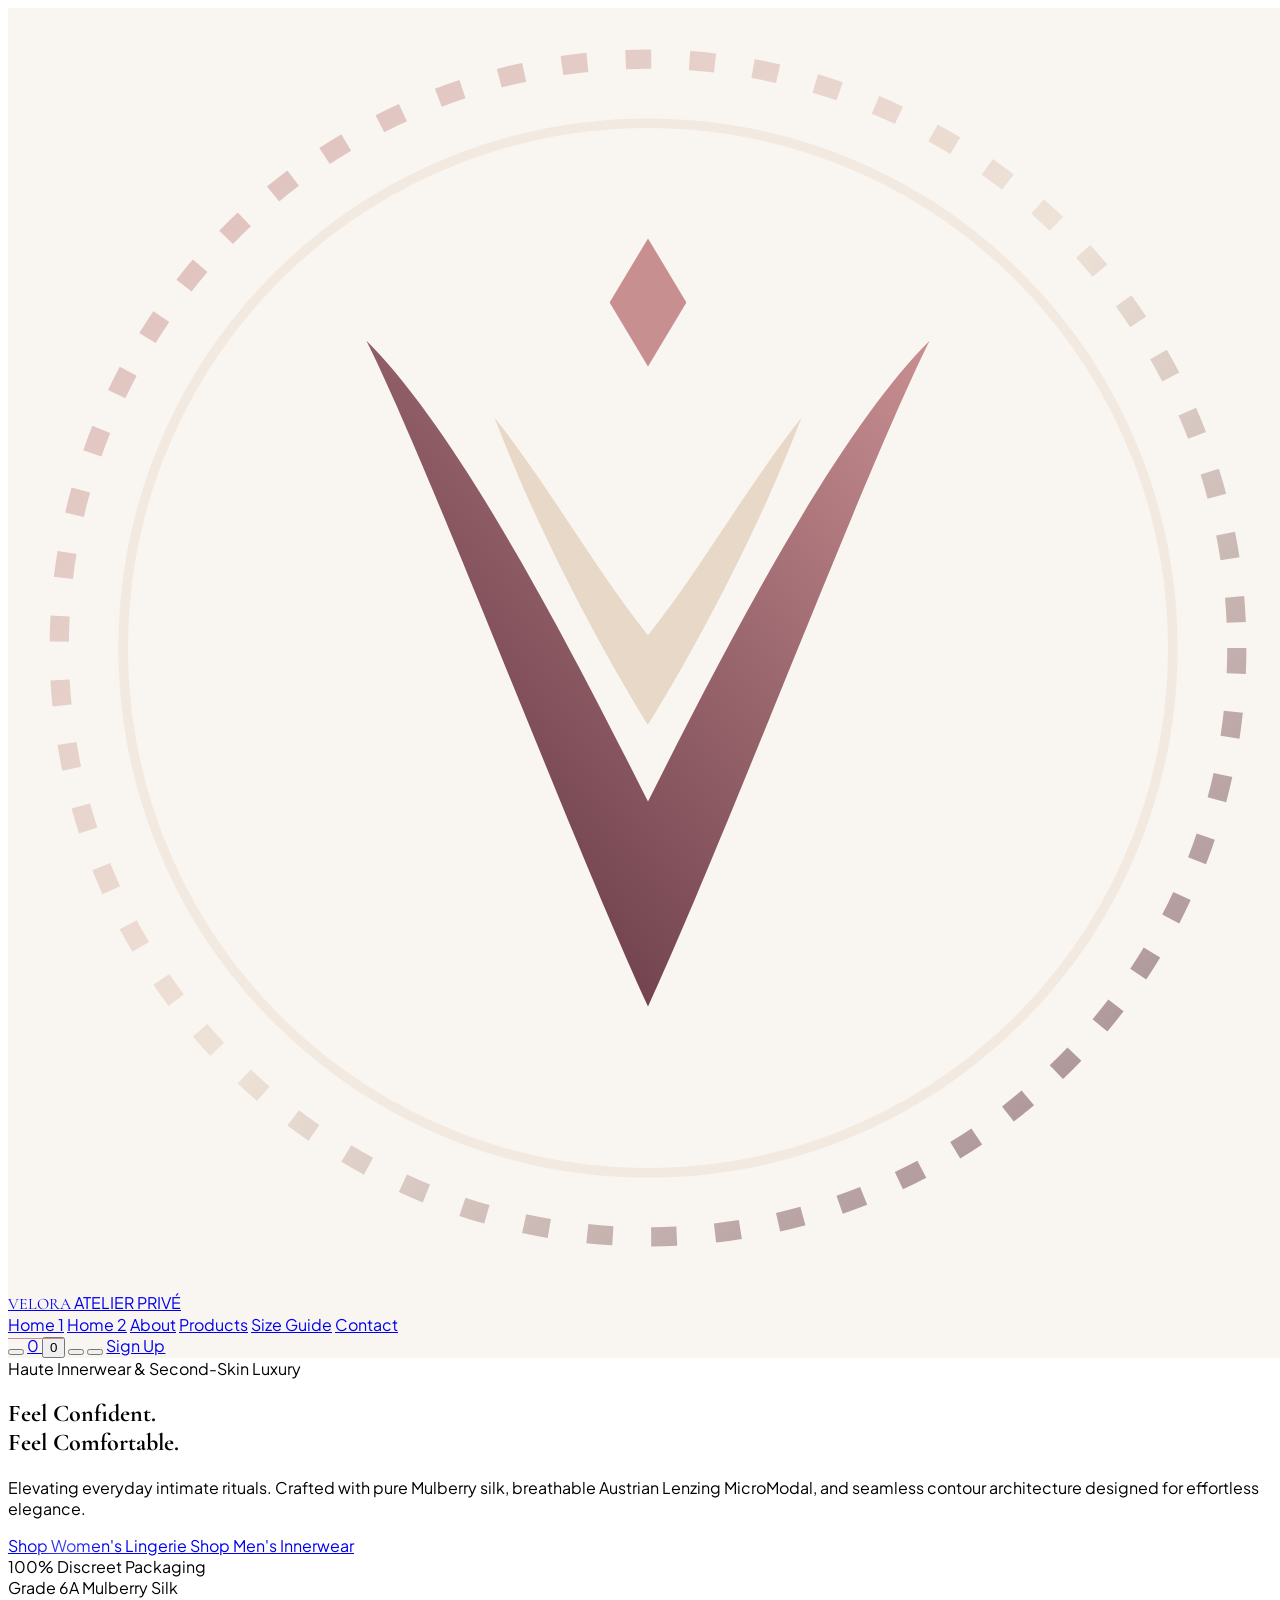
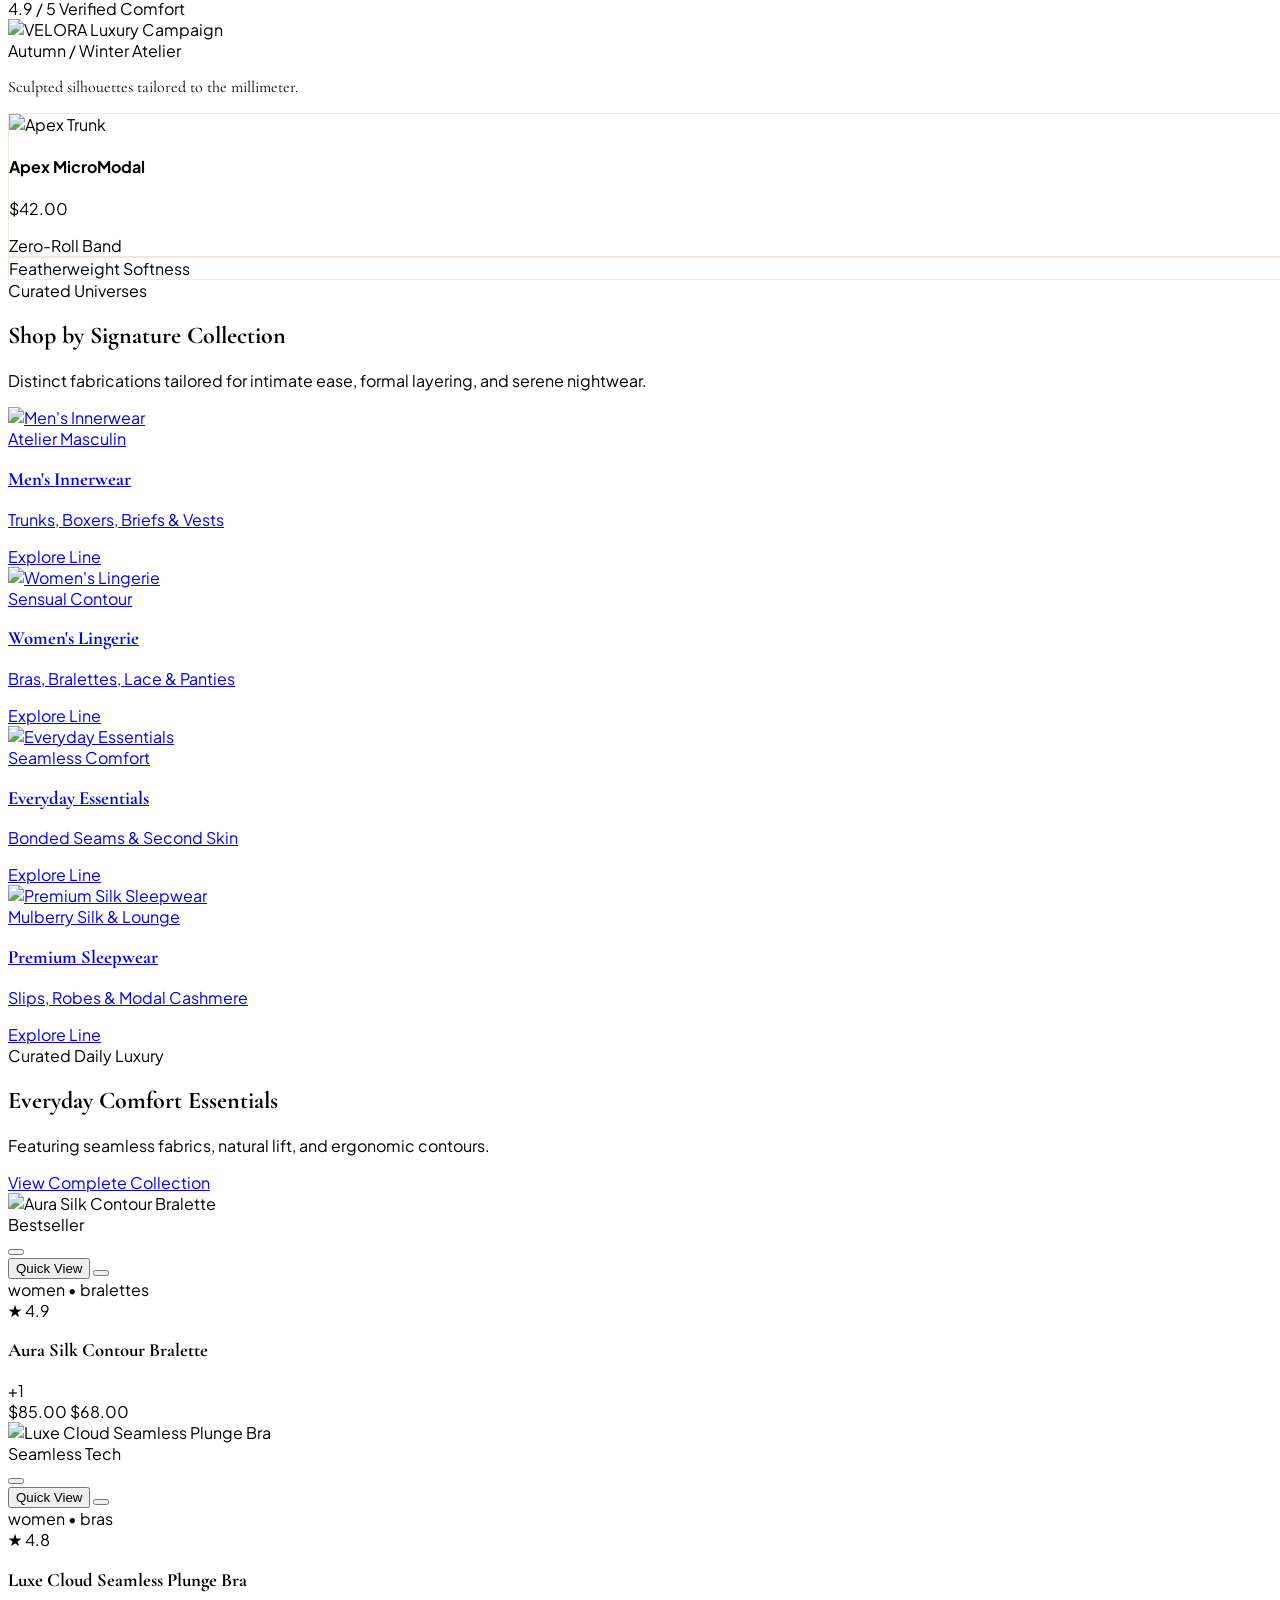
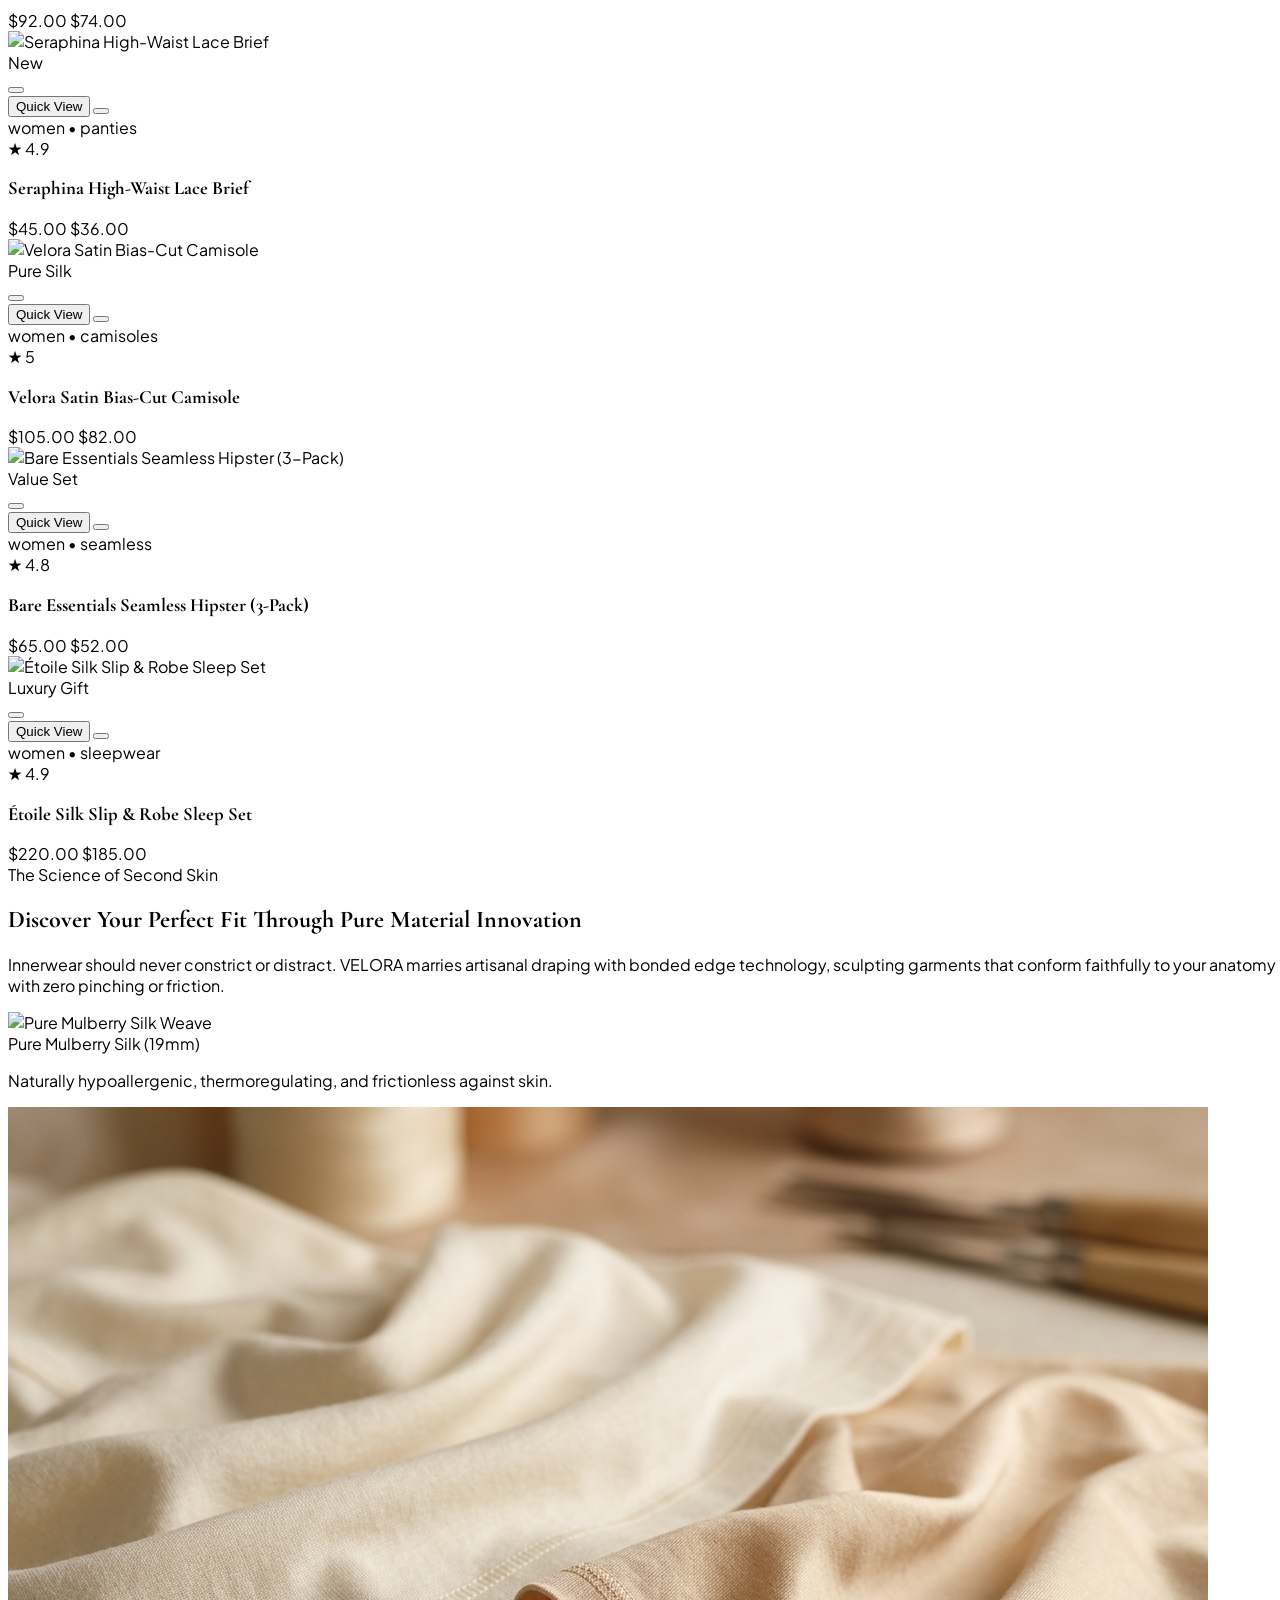
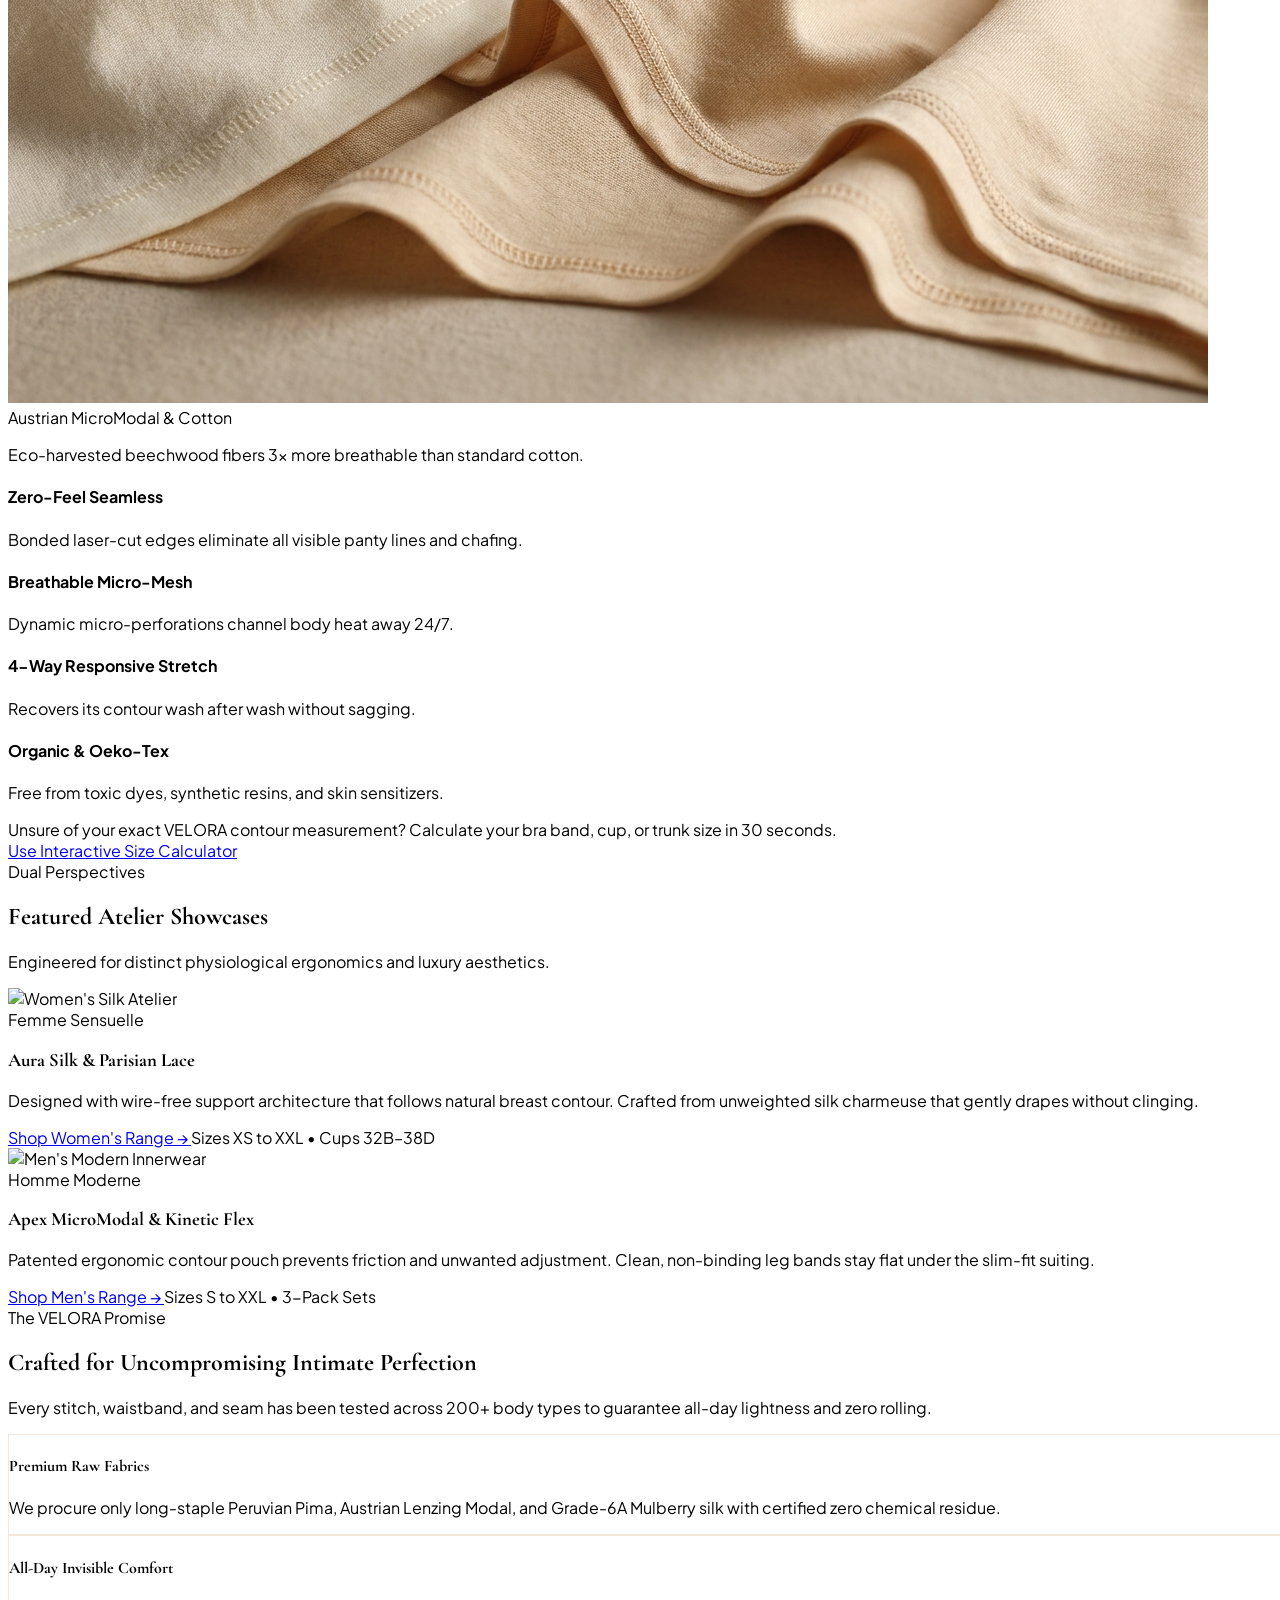
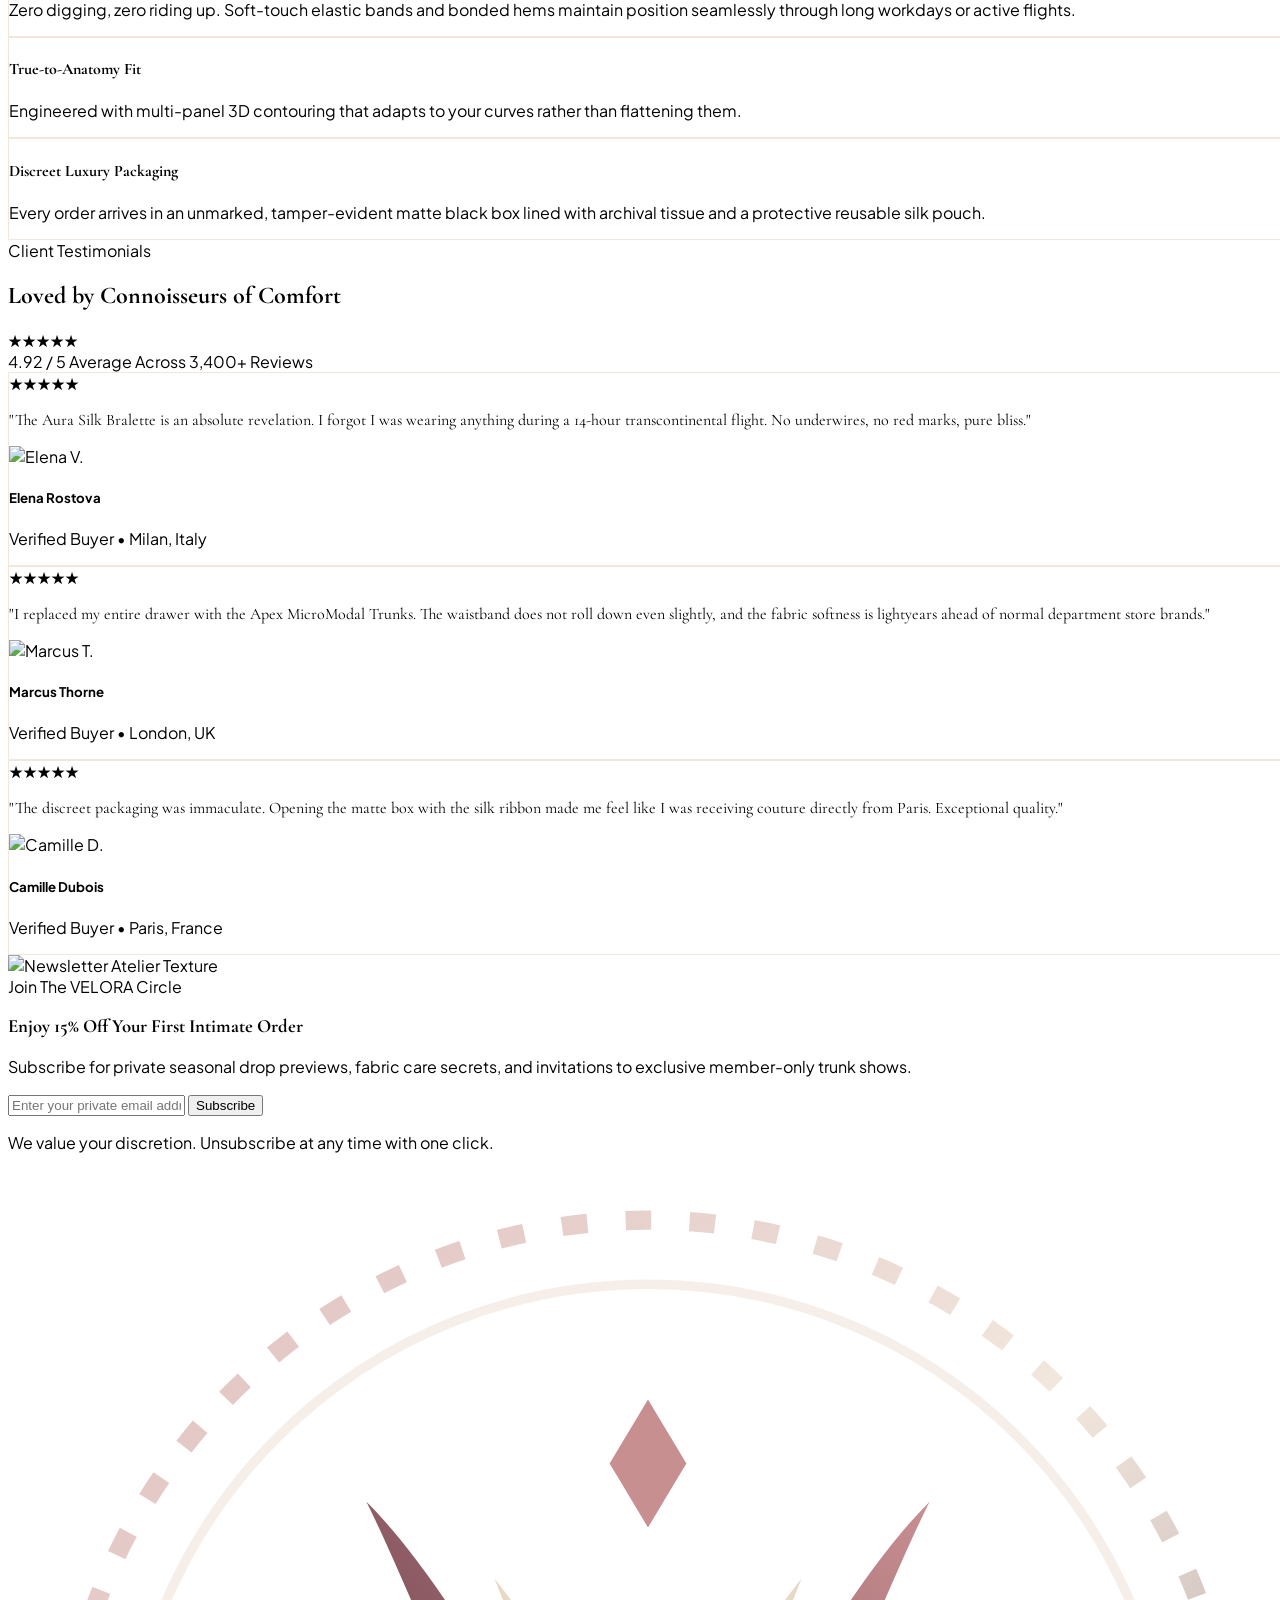
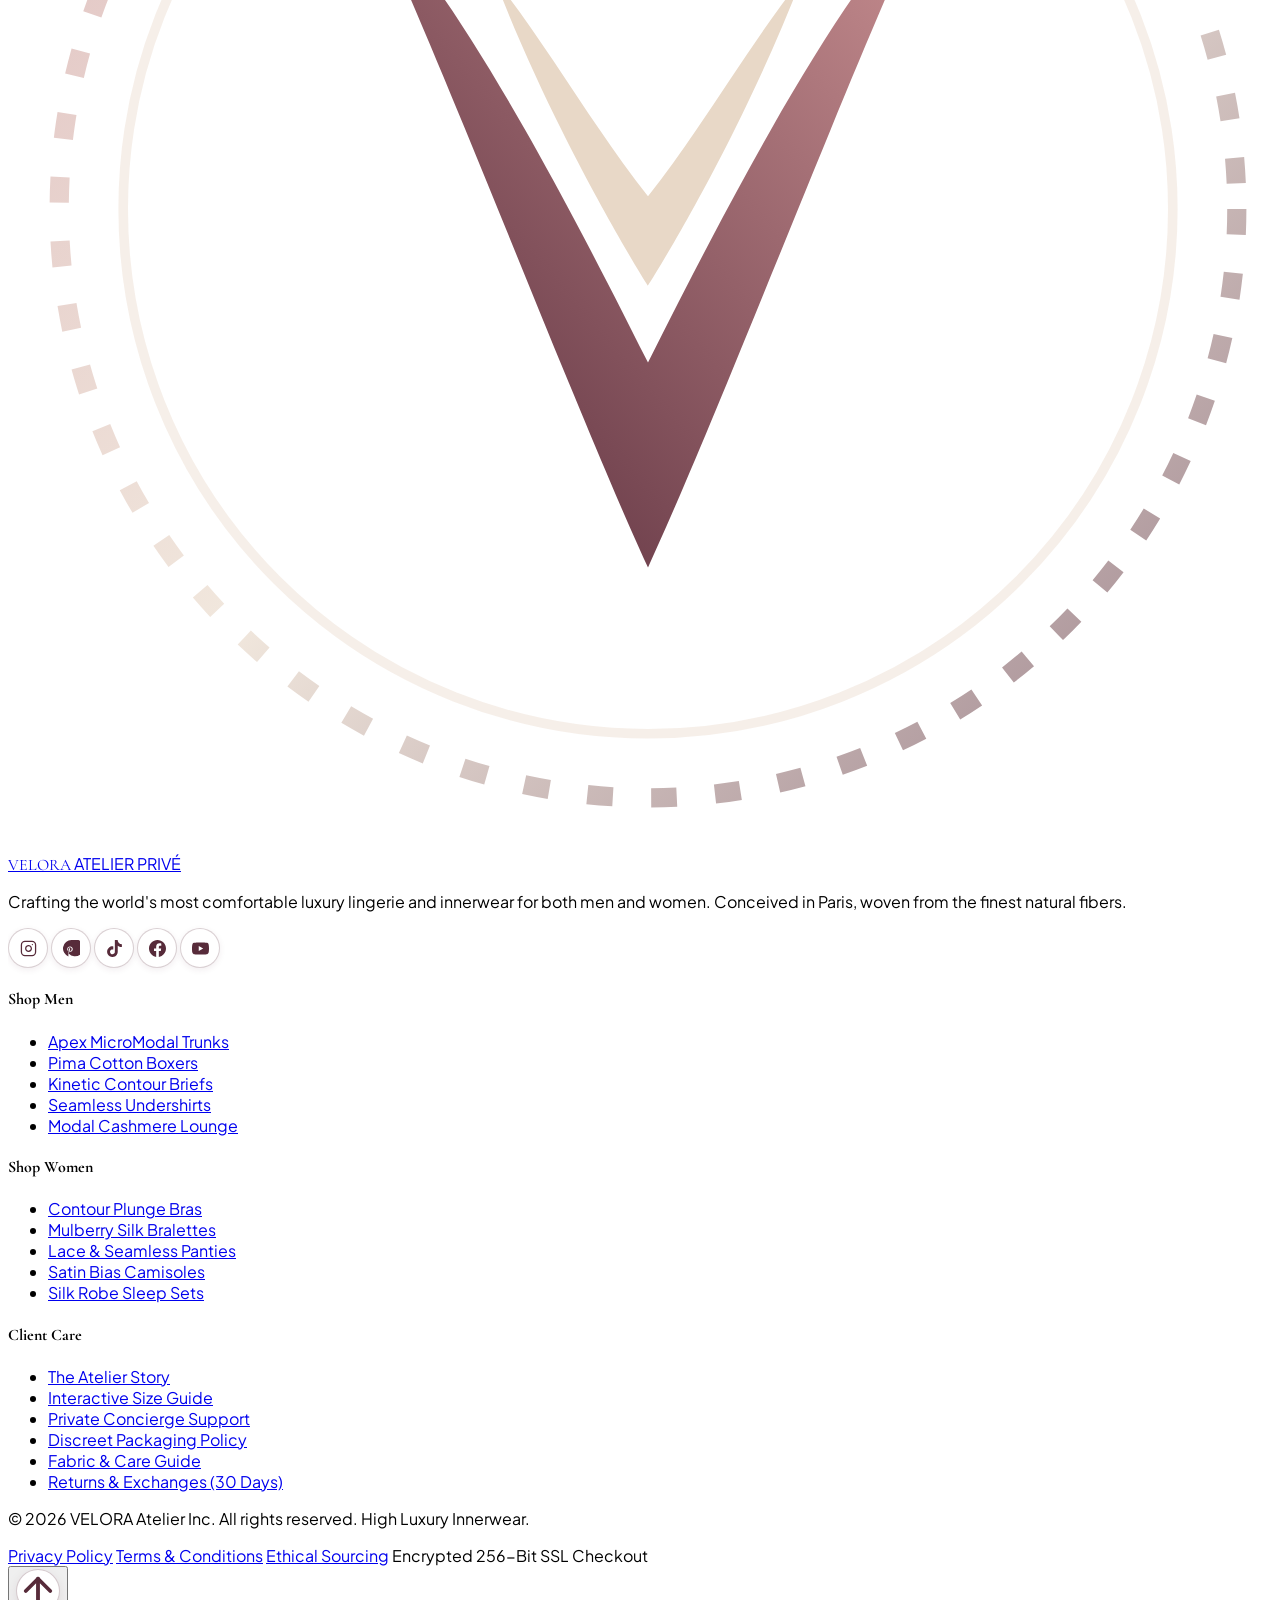
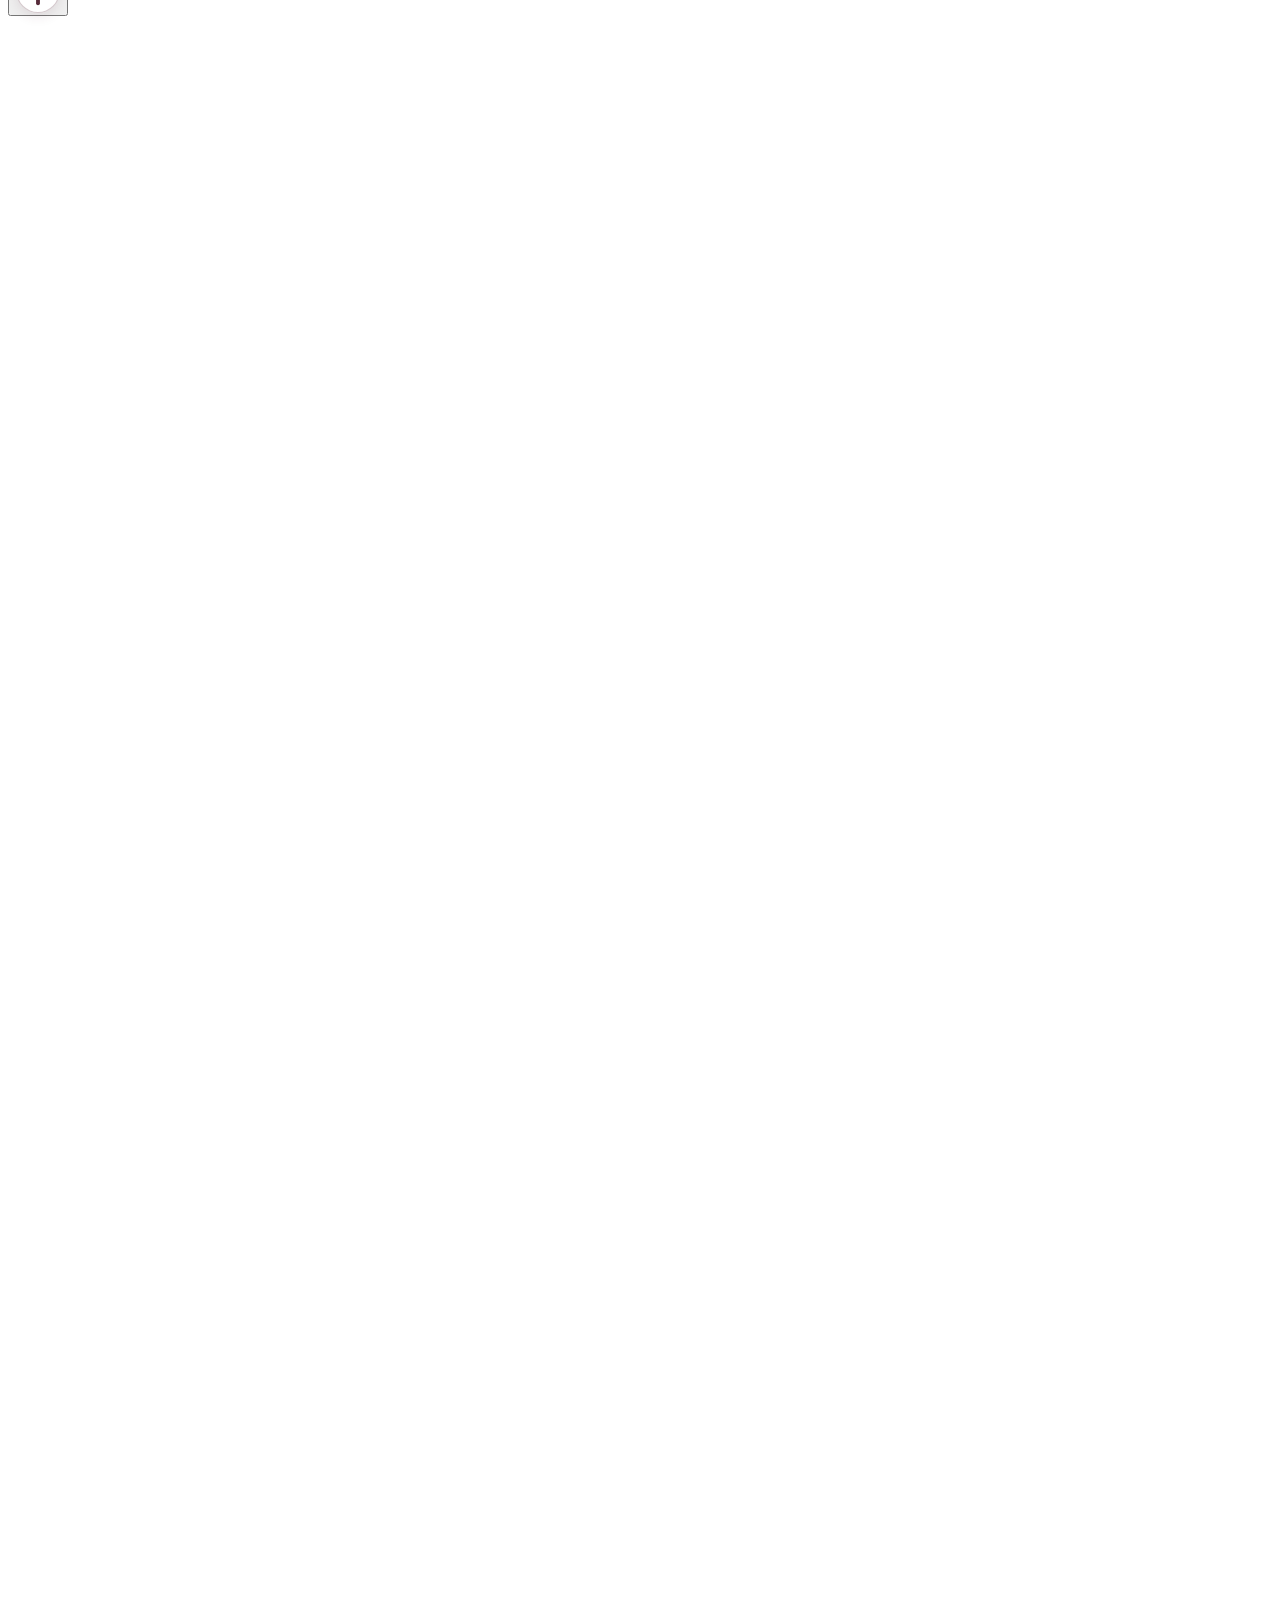
==== commit 2116a353: "changes" ====
--- a/index.html
+++ b/index.html
@@ -695,23 +695,23 @@
   <!-- =========================================================================
        SHARED LUXURY FOOTER
        ========================================================================= -->
-  <footer class="bg-velora-charcoal text-velora-ivory pt-20 pb-12 border-t border-velora-burgundy/40">
+  <footer class="bg-[#F3ECE3] dark:bg-velora-charcoal text-velora-charcoal dark:text-velora-ivory pt-20 pb-12 border-t border-velora-champagne dark:border-velora-burgundy/40 transition-colors duration-300">
     <div class="max-w-7xl mx-auto px-4 sm:px-6 lg:px-8">
       
-      <div class="grid grid-cols-1 md:grid-cols-2 lg:grid-cols-5 gap-10 pb-16 border-b border-velora-burgundy/30">
+      <div class="grid grid-cols-1 md:grid-cols-2 lg:grid-cols-5 gap-10 pb-16 border-b border-velora-champagne/80 dark:border-velora-burgundy/30">
         
         <!-- Column 1: Brand Info -->
         <div class="lg:col-span-2 space-y-4">
           <a href="index.html" class="flex items-center gap-3">
-            <div class="w-10 h-10 rounded-full flex items-center justify-center p-1 bg-gradient-to-tr from-velora-burgundy via-velora-rose to-velora-champagne">
+            <div class="w-10 h-10 rounded-full flex items-center justify-center p-1 bg-gradient-to-tr from-velora-burgundy via-velora-rose to-velora-champagne shadow-sm">
               <img src="assets/logo.svg" alt="VELORA Logo" class="w-full h-full object-contain filter invert-0" />
             </div>
             <div class="flex flex-col">
-              <span class="font-serif text-2xl font-semibold tracking-[0.22em] text-velora-champagne">VELORA</span>
+              <span class="font-serif text-2xl font-semibold tracking-[0.22em] text-velora-burgundy dark:text-velora-champagne transition-colors">VELORA</span>
               <span class="text-[9px] tracking-[0.35em] uppercase text-velora-rose -mt-1 font-medium">ATELIER PRIVÉ</span>
             </div>
           </a>
-          <p class="text-xs text-stone-400 max-w-sm leading-relaxed">
+          <p class="text-xs text-stone-600 dark:text-stone-400 max-w-sm leading-relaxed">
             Crafting the world's most comfortable luxury lingerie and innerwear for both men and women. Conceived in Paris, woven from the finest natural fibers.
           </p>
           <div class="flex items-center space-x-2.5 pt-2">
@@ -752,50 +752,50 @@
 
         <!-- Column 2: Shop Men -->
         <div>
-          <h4 class="font-serif text-base font-semibold text-velora-champagne uppercase tracking-wider mb-4">Shop Men</h4>
-          <ul class="space-y-2 text-xs text-stone-400">
-            <li><a href="products.html?gender=men&category=trunks" class="hover:text-velora-rose transition">Apex MicroModal Trunks</a></li>
-            <li><a href="products.html?gender=men&category=boxers" class="hover:text-velora-rose transition">Pima Cotton Boxers</a></li>
-            <li><a href="products.html?gender=men&category=briefs" class="hover:text-velora-rose transition">Kinetic Contour Briefs</a></li>
-            <li><a href="products.html?gender=men&category=vests" class="hover:text-velora-rose transition">Seamless Undershirts</a></li>
-            <li><a href="products.html?gender=men&category=sleepwear" class="hover:text-velora-rose transition">Modal Cashmere Lounge</a></li>
+          <h4 class="font-serif text-base font-semibold text-velora-burgundy dark:text-velora-champagne uppercase tracking-wider mb-4">Shop Men</h4>
+          <ul class="space-y-2 text-xs text-stone-600 dark:text-stone-400">
+            <li><a href="products.html?gender=men&category=trunks" class="hover:text-velora-burgundy dark:hover:text-velora-rose transition">Apex MicroModal Trunks</a></li>
+            <li><a href="products.html?gender=men&category=boxers" class="hover:text-velora-burgundy dark:hover:text-velora-rose transition">Pima Cotton Boxers</a></li>
+            <li><a href="products.html?gender=men&category=briefs" class="hover:text-velora-burgundy dark:hover:text-velora-rose transition">Kinetic Contour Briefs</a></li>
+            <li><a href="products.html?gender=men&category=vests" class="hover:text-velora-burgundy dark:hover:text-velora-rose transition">Seamless Undershirts</a></li>
+            <li><a href="products.html?gender=men&category=sleepwear" class="hover:text-velora-burgundy dark:hover:text-velora-rose transition">Modal Cashmere Lounge</a></li>
           </ul>
         </div>
 
         <!-- Column 3: Shop Women -->
         <div>
-          <h4 class="font-serif text-base font-semibold text-velora-champagne uppercase tracking-wider mb-4">Shop Women</h4>
-          <ul class="space-y-2 text-xs text-stone-400">
-            <li><a href="products.html?gender=women&category=bras" class="hover:text-velora-rose transition">Contour Plunge Bras</a></li>
-            <li><a href="products.html?gender=women&category=bralettes" class="hover:text-velora-rose transition">Mulberry Silk Bralettes</a></li>
-            <li><a href="products.html?gender=women&category=panties" class="hover:text-velora-rose transition">Lace & Seamless Panties</a></li>
-            <li><a href="products.html?gender=women&category=camisoles" class="hover:text-velora-rose transition">Satin Bias Camisoles</a></li>
-            <li><a href="products.html?gender=women&category=sleepwear" class="hover:text-velora-rose transition">Silk Robe Sleep Sets</a></li>
+          <h4 class="font-serif text-base font-semibold text-velora-burgundy dark:text-velora-champagne uppercase tracking-wider mb-4">Shop Women</h4>
+          <ul class="space-y-2 text-xs text-stone-600 dark:text-stone-400">
+            <li><a href="products.html?gender=women&category=bras" class="hover:text-velora-burgundy dark:hover:text-velora-rose transition">Contour Plunge Bras</a></li>
+            <li><a href="products.html?gender=women&category=bralettes" class="hover:text-velora-burgundy dark:hover:text-velora-rose transition">Mulberry Silk Bralettes</a></li>
+            <li><a href="products.html?gender=women&category=panties" class="hover:text-velora-burgundy dark:hover:text-velora-rose transition">Lace & Seamless Panties</a></li>
+            <li><a href="products.html?gender=women&category=camisoles" class="hover:text-velora-burgundy dark:hover:text-velora-rose transition">Satin Bias Camisoles</a></li>
+            <li><a href="products.html?gender=women&category=sleepwear" class="hover:text-velora-burgundy dark:hover:text-velora-rose transition">Silk Robe Sleep Sets</a></li>
           </ul>
         </div>
 
         <!-- Column 4: Client Services -->
         <div>
-          <h4 class="font-serif text-base font-semibold text-velora-champagne uppercase tracking-wider mb-4">Client Care</h4>
-          <ul class="space-y-2 text-xs text-stone-400">
-            <li><a href="about.html" class="hover:text-velora-rose transition">The Atelier Story</a></li>
-            <li><a href="size-guide.html" class="hover:text-velora-rose transition">Interactive Size Guide</a></li>
-            <li><a href="contact.html" class="hover:text-velora-rose transition">Private Concierge Support</a></li>
-            <li><a href="contact.html" class="hover:text-velora-rose transition">Discreet Packaging Policy</a></li>
-            <li><a href="size-guide.html" class="hover:text-velora-rose transition">Fabric & Care Guide</a></li>
-            <li><a href="contact.html" class="hover:text-velora-rose transition">Returns & Exchanges (30 Days)</a></li>
+          <h4 class="font-serif text-base font-semibold text-velora-burgundy dark:text-velora-champagne uppercase tracking-wider mb-4">Client Care</h4>
+          <ul class="space-y-2 text-xs text-stone-600 dark:text-stone-400">
+            <li><a href="about.html" class="hover:text-velora-burgundy dark:hover:text-velora-rose transition">The Atelier Story</a></li>
+            <li><a href="size-guide.html" class="hover:text-velora-burgundy dark:hover:text-velora-rose transition">Interactive Size Guide</a></li>
+            <li><a href="contact.html" class="hover:text-velora-burgundy dark:hover:text-velora-rose transition">Private Concierge Support</a></li>
+            <li><a href="contact.html" class="hover:text-velora-burgundy dark:hover:text-velora-rose transition">Discreet Packaging Policy</a></li>
+            <li><a href="size-guide.html" class="hover:text-velora-burgundy dark:hover:text-velora-rose transition">Fabric & Care Guide</a></li>
+            <li><a href="contact.html" class="hover:text-velora-burgundy dark:hover:text-velora-rose transition">Returns & Exchanges (30 Days)</a></li>
           </ul>
         </div>
 
       </div>
 
       <!-- Bottom Bar -->
-      <div class="pt-8 flex flex-col md:flex-row items-center justify-between text-[11px] text-stone-400 gap-4">
+      <div class="pt-8 flex flex-col md:flex-row items-center justify-between text-[11px] text-stone-600 dark:text-stone-400 gap-4">
         <p>&copy; 2026 VELORA Atelier Inc. All rights reserved. High Luxury Innerwear.</p>
         <div class="flex flex-wrap items-center justify-center gap-6">
-          <a href="#" class="hover:text-velora-rose transition">Privacy Policy</a>
-          <a href="#" class="hover:text-velora-rose transition">Terms & Conditions</a>
-          <a href="#" class="hover:text-velora-rose transition">Ethical Sourcing</a>
+          <a href="#" class="hover:text-velora-burgundy dark:hover:text-velora-rose transition">Privacy Policy</a>
+          <a href="#" class="hover:text-velora-burgundy dark:hover:text-velora-rose transition">Terms & Conditions</a>
+          <a href="#" class="hover:text-velora-burgundy dark:hover:text-velora-rose transition">Ethical Sourcing</a>
           <span class="text-stone-500">Encrypted 256-Bit SSL Checkout</span>
         </div>
         <!-- Back to Top Arrow in Right Corner of Footer -->
@@ -805,7 +805,6 @@
           class="back-to-top-btn group"
           title="Back to Top"
           aria-label="Back to Top">
-          <span class="text-[10px] uppercase tracking-[0.2em] font-semibold text-stone-400 group-hover:text-velora-champagne transition-colors">Back to Top</span>
           <span class="back-to-top-circle">
             <svg class="w-4 h-4 transition-transform duration-300" viewBox="0 0 24 24" fill="none" stroke="currentColor" stroke-width="2.2" stroke-linecap="round" stroke-linejoin="round">
               <path d="M12 19V5"/>
--- a/css/style.css
+++ b/css/style.css
@@ -282,12 +282,19 @@
   width: 38px;
   height: 38px;
   border-radius: 9999px;
+  border: 1px solid rgba(87, 43, 58, 0.22);
+  background: #FFFFFF;
+  color: #572B3A;
+  transition: all 0.35s cubic-bezier(0.165, 0.84, 0.44, 1);
+  position: relative;
+  overflow: hidden;
+  box-shadow: 0 2px 6px rgba(87, 43, 58, 0.08);
+}
+
+.dark .social-icon-btn {
   border: 1px solid rgba(232, 216, 199, 0.35);
   background: rgba(255, 255, 255, 0.05);
   color: #E8D8C7;
-  transition: all 0.35s cubic-bezier(0.165, 0.84, 0.44, 1);
-  position: relative;
-  overflow: hidden;
   box-shadow: 0 2px 6px rgba(0, 0, 0, 0.15);
 }
 
@@ -345,13 +352,20 @@
   width: 42px;
   height: 42px;
   border-radius: 9999px;
-  border: 1px solid rgba(232, 216, 199, 0.4);
-  background: rgba(255, 255, 255, 0.06);
-  color: #E8D8C7;
+  border: 1px solid rgba(87, 43, 58, 0.25);
+  background: #FFFFFF;
+  color: #572B3A;
   display: inline-flex;
   align-items: center;
   justify-content: center;
   transition: all 0.35s cubic-bezier(0.165, 0.84, 0.44, 1);
+  box-shadow: 0 4px 12px rgba(87, 43, 58, 0.1);
+}
+
+.dark .back-to-top-circle {
+  border: 1px solid rgba(232, 216, 199, 0.4);
+  background: rgba(255, 255, 255, 0.06);
+  color: #E8D8C7;
   box-shadow: 0 4px 12px rgba(0, 0, 0, 0.25);
 }
 
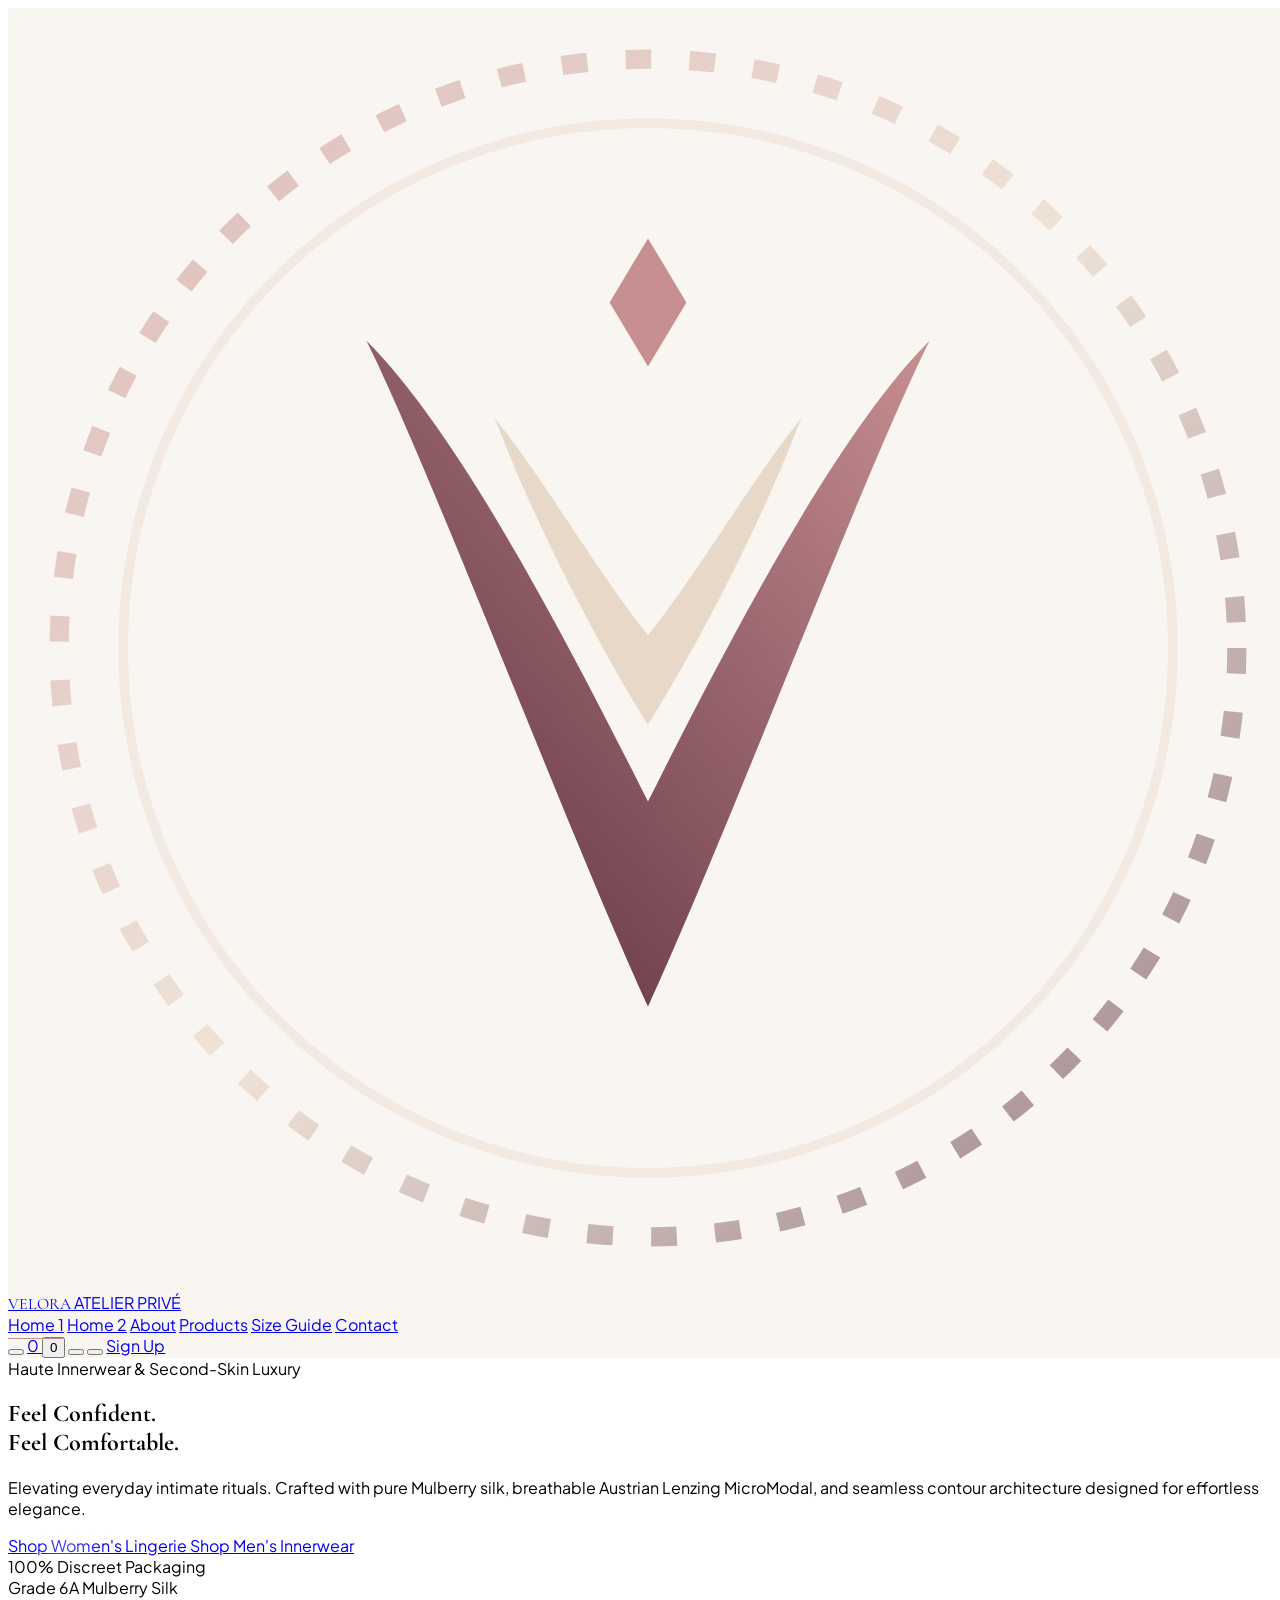
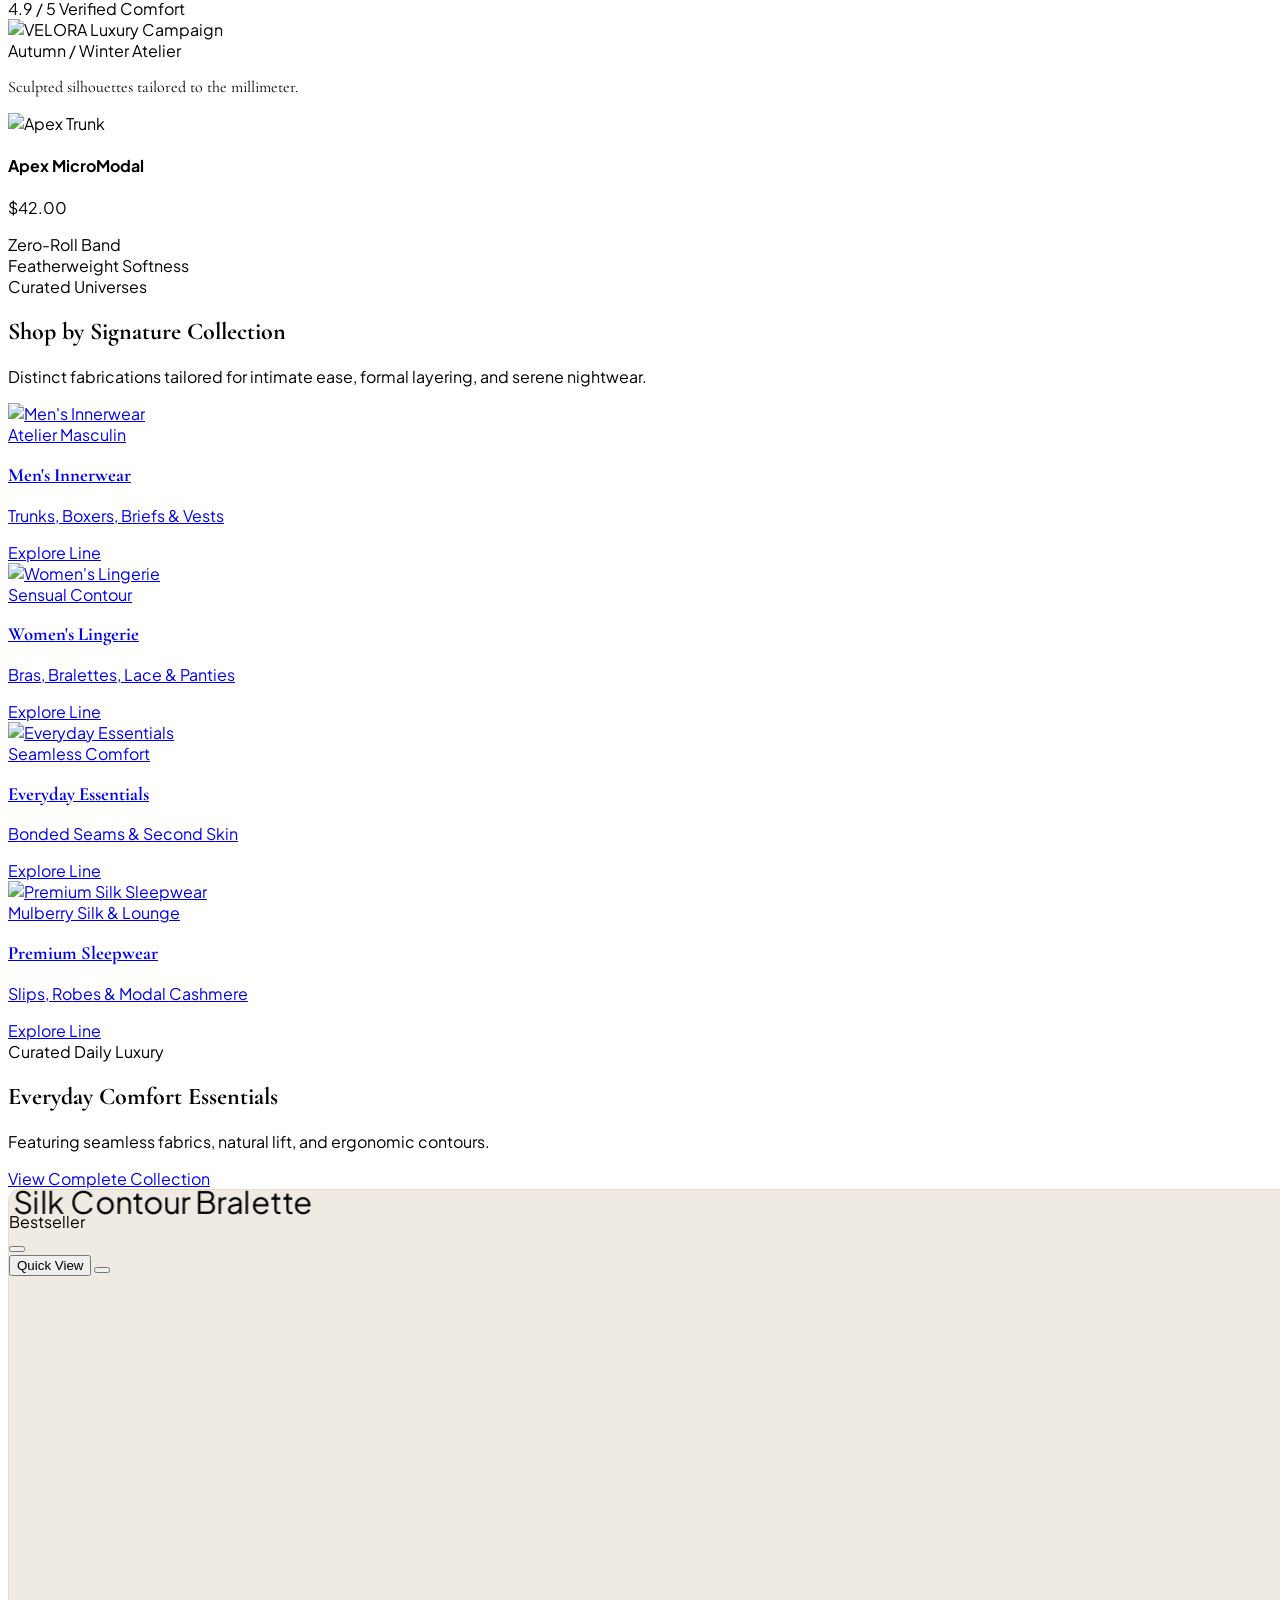
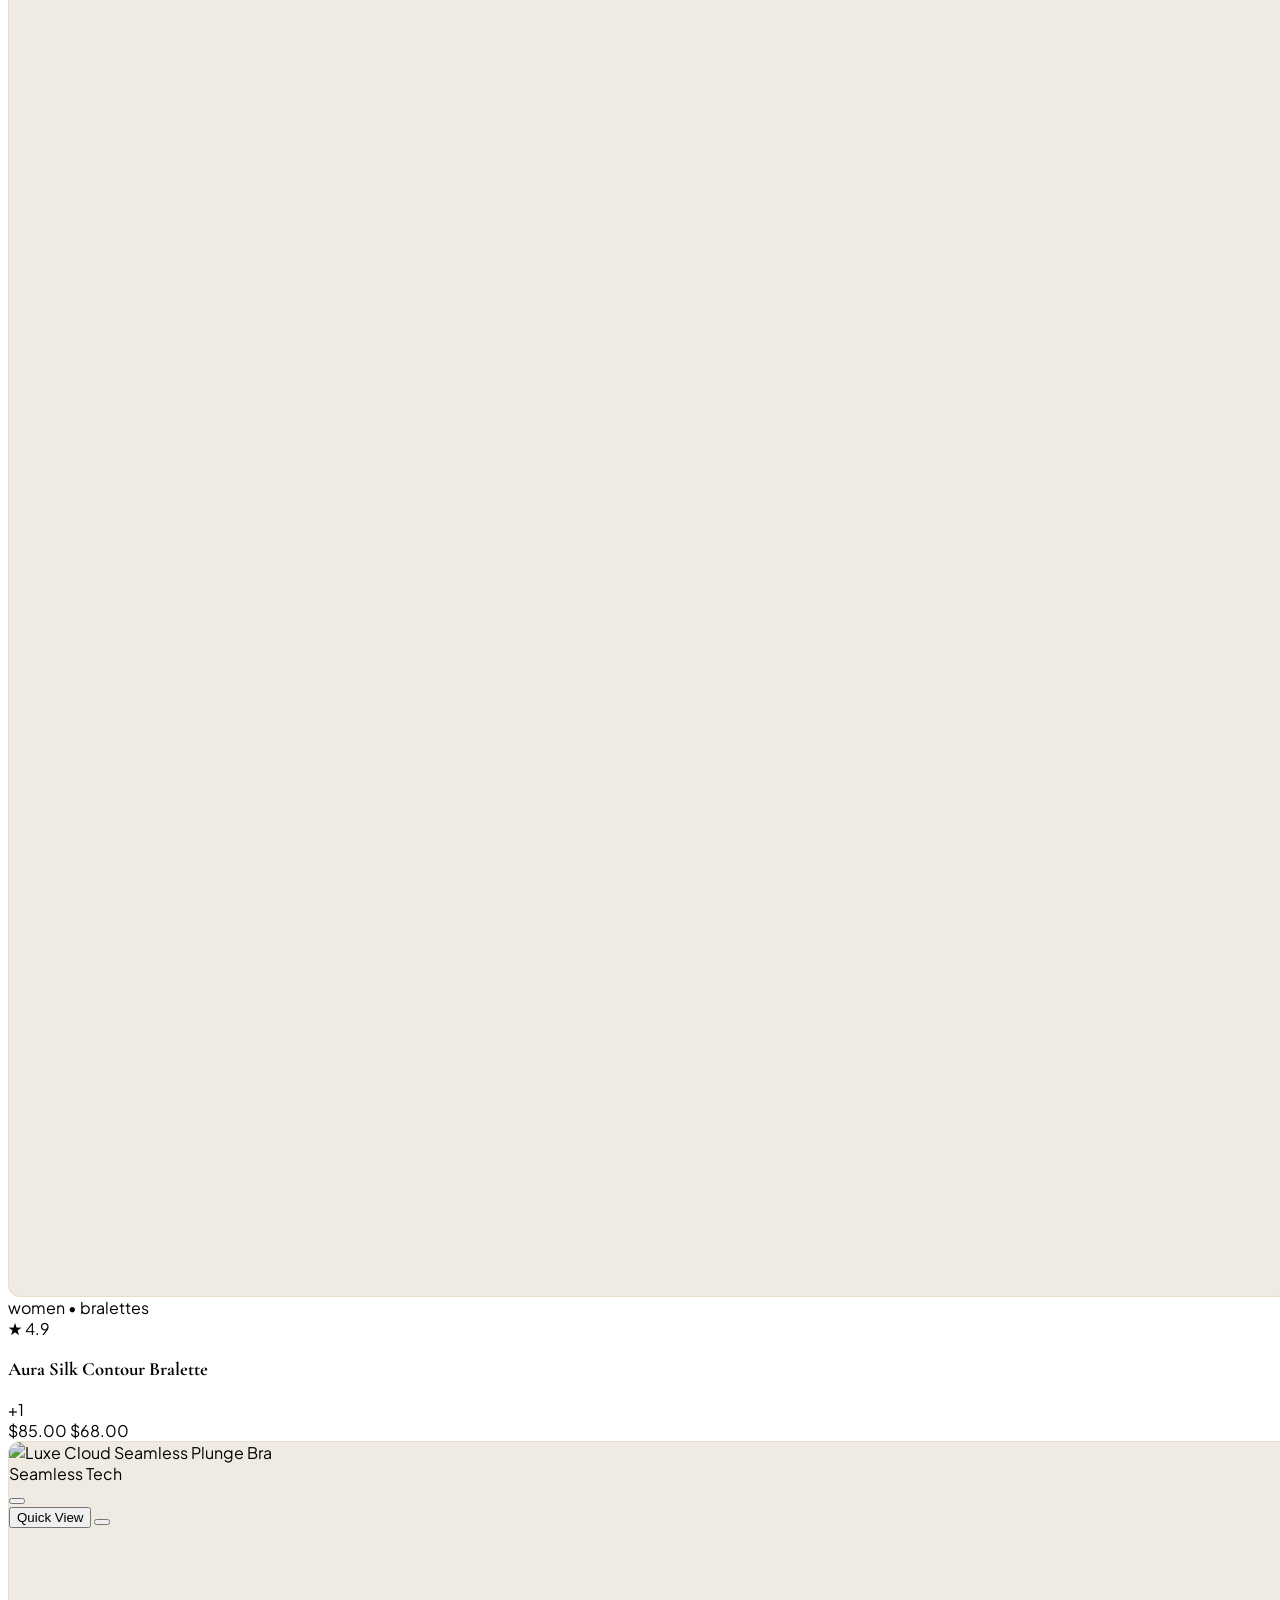
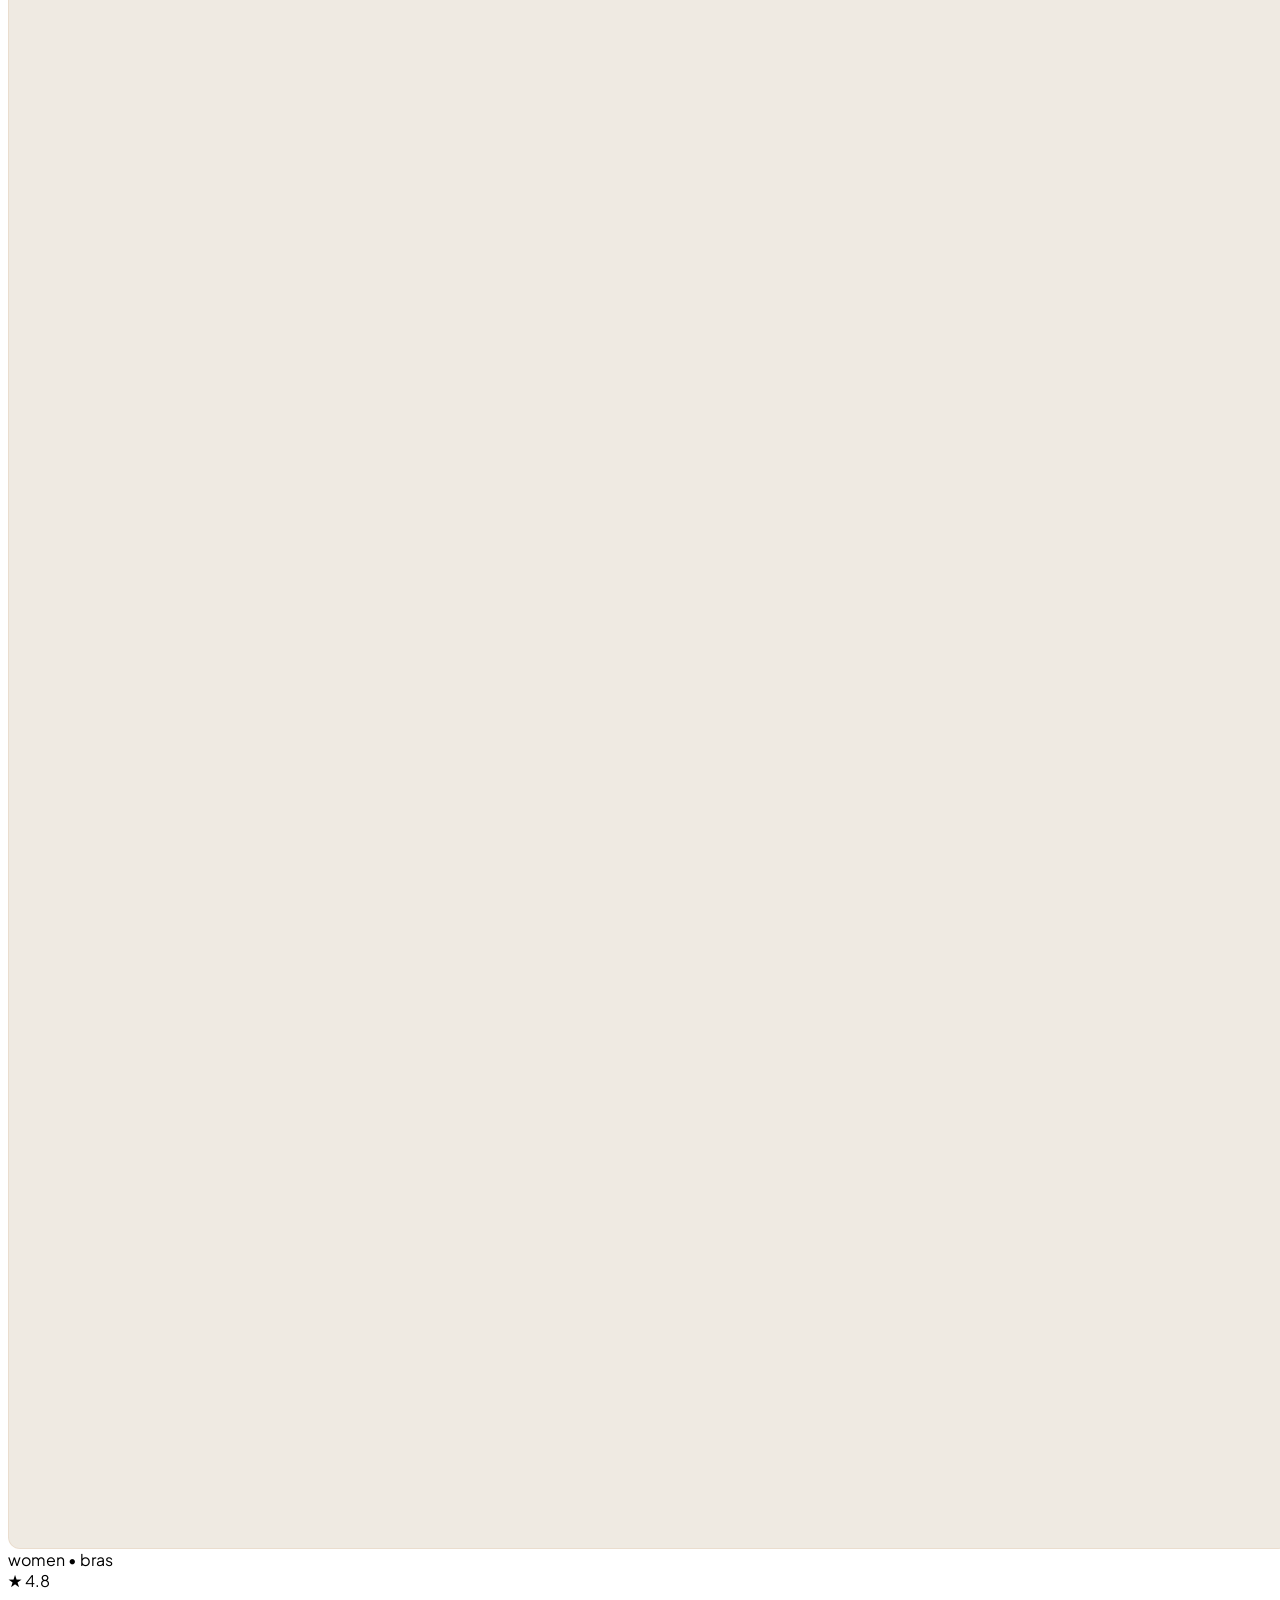
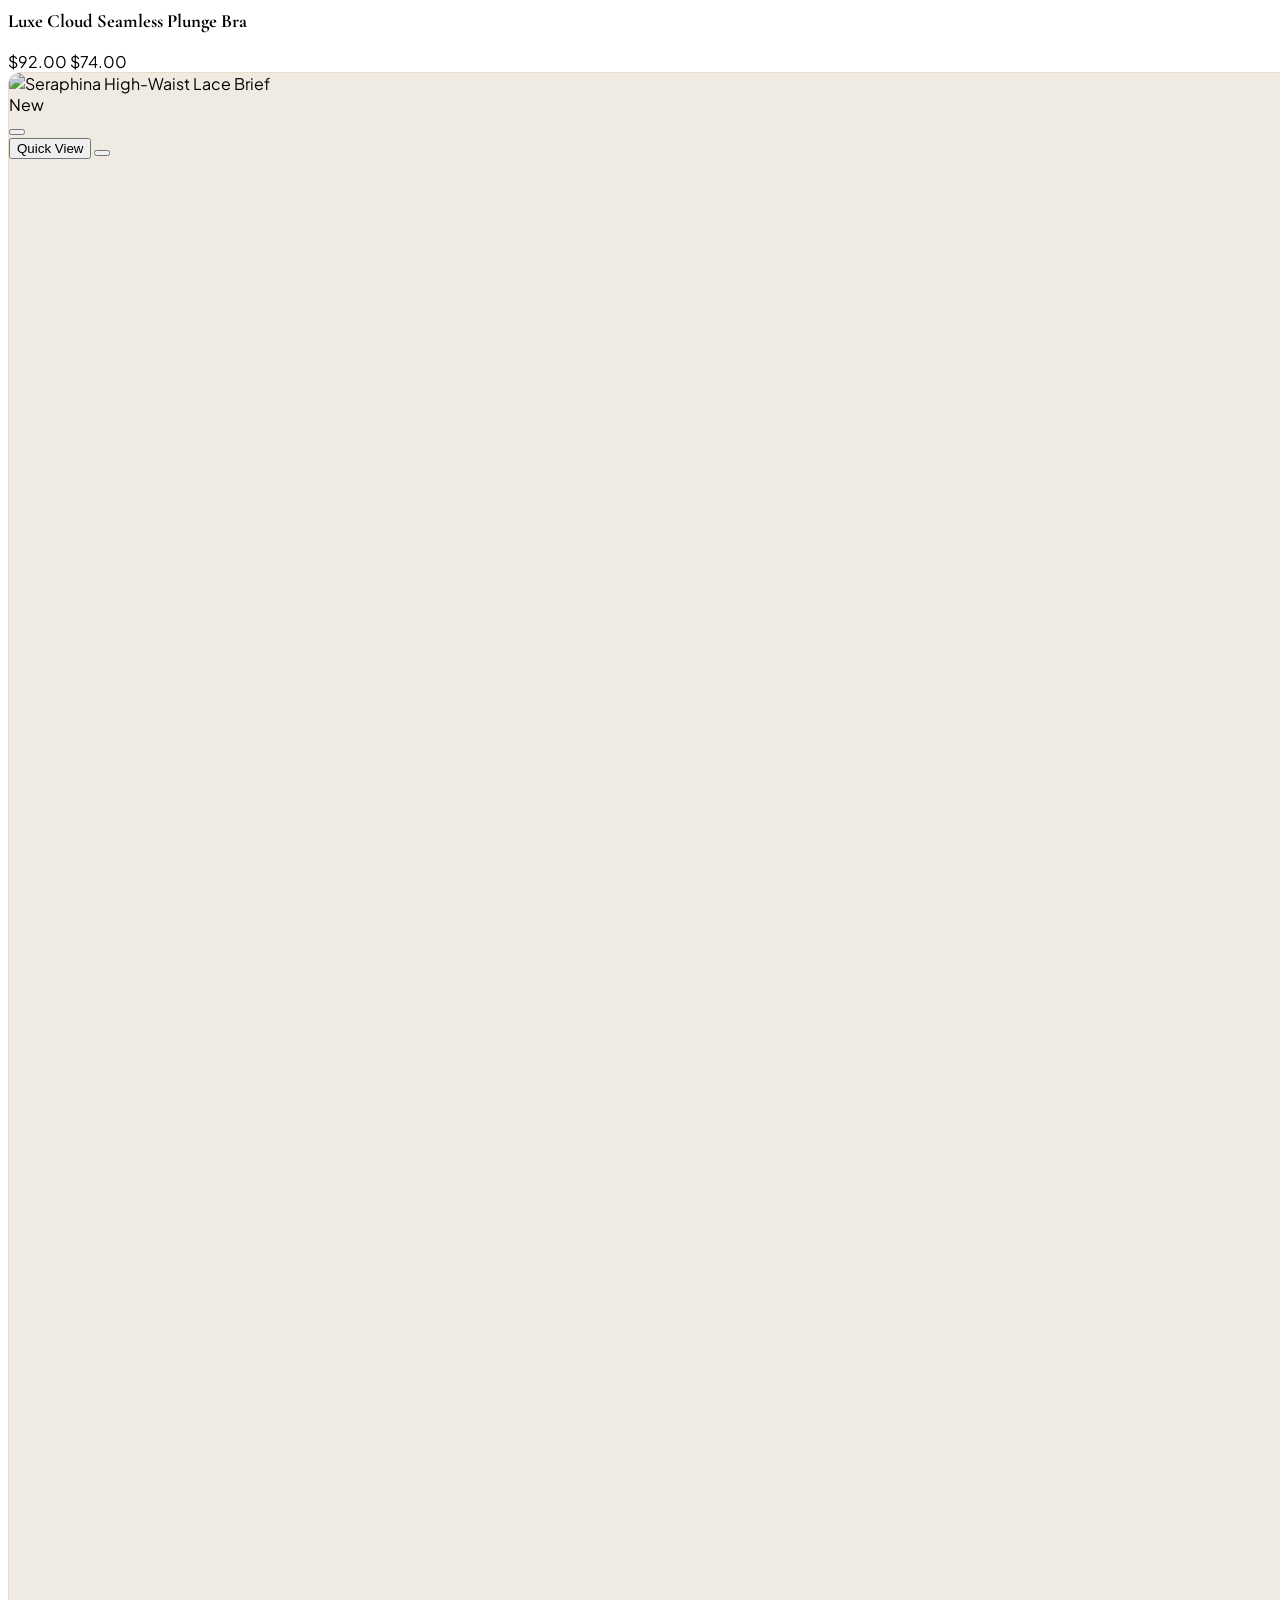
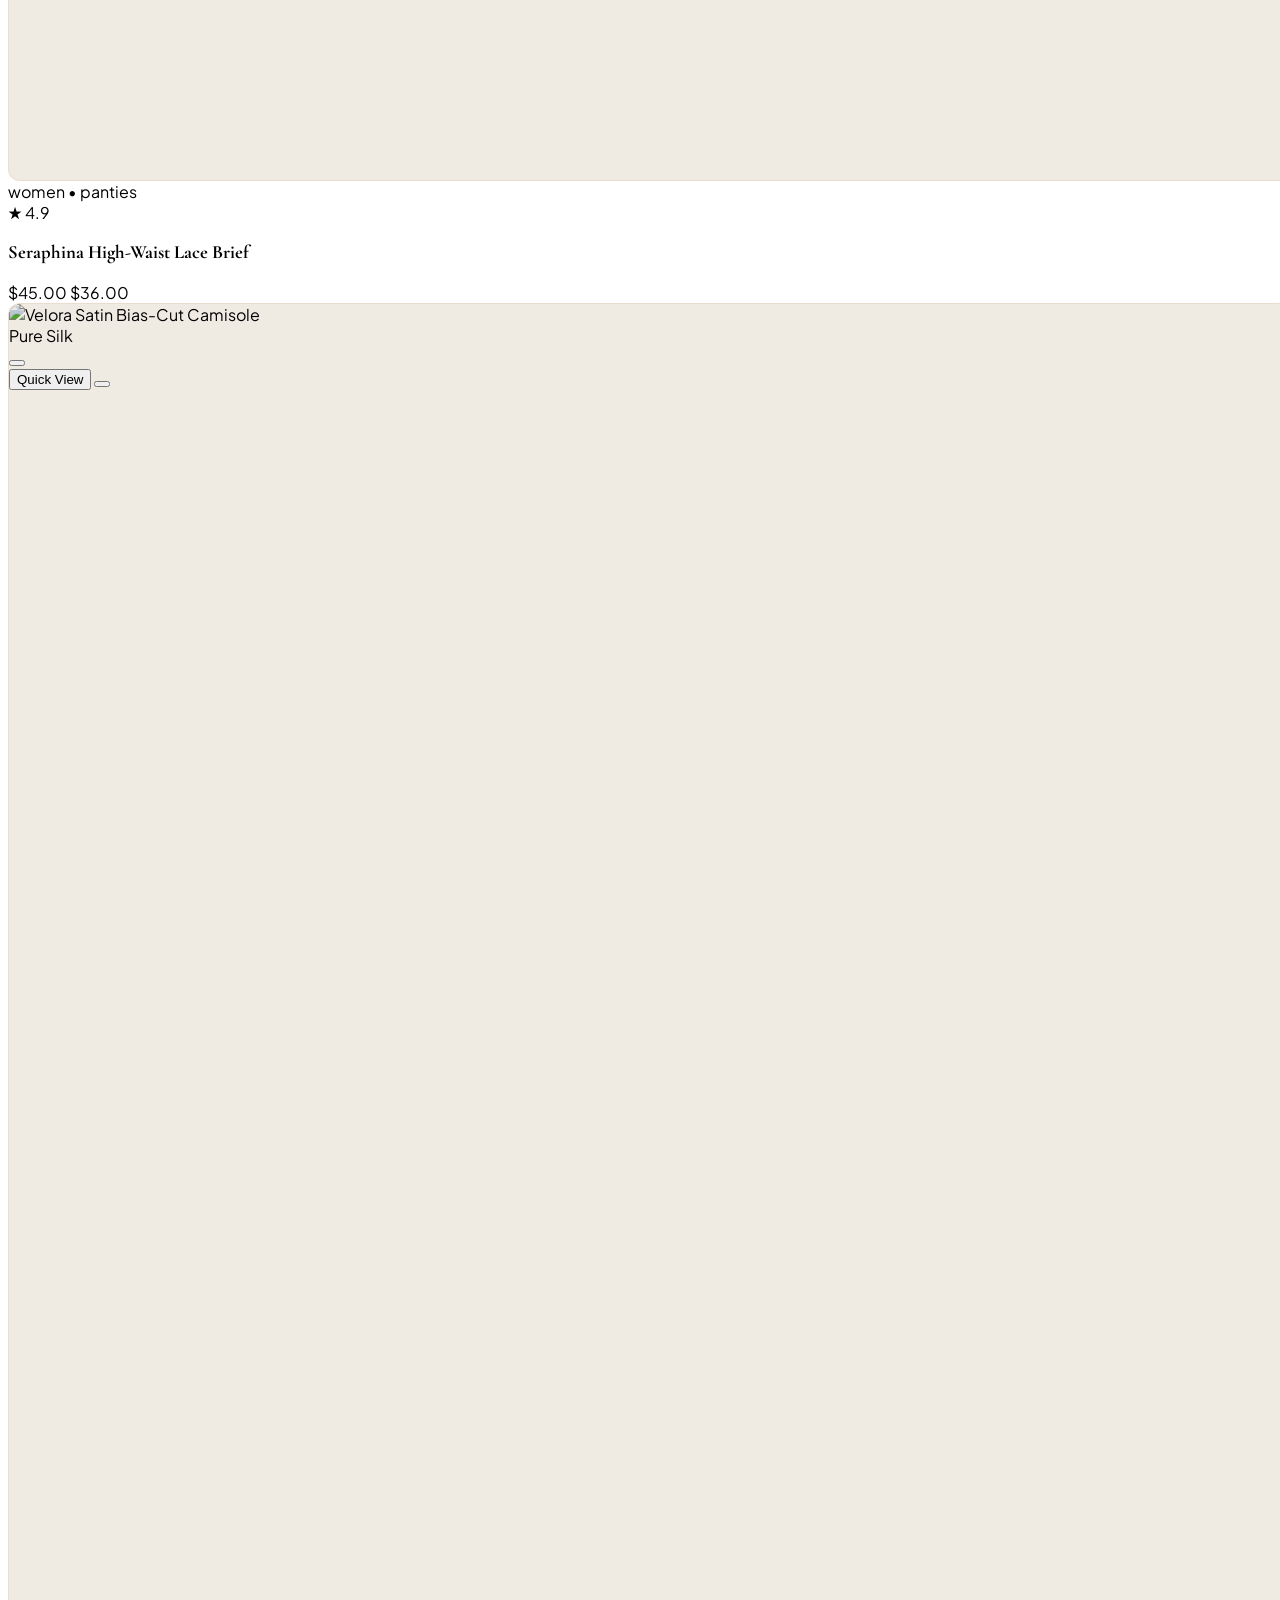
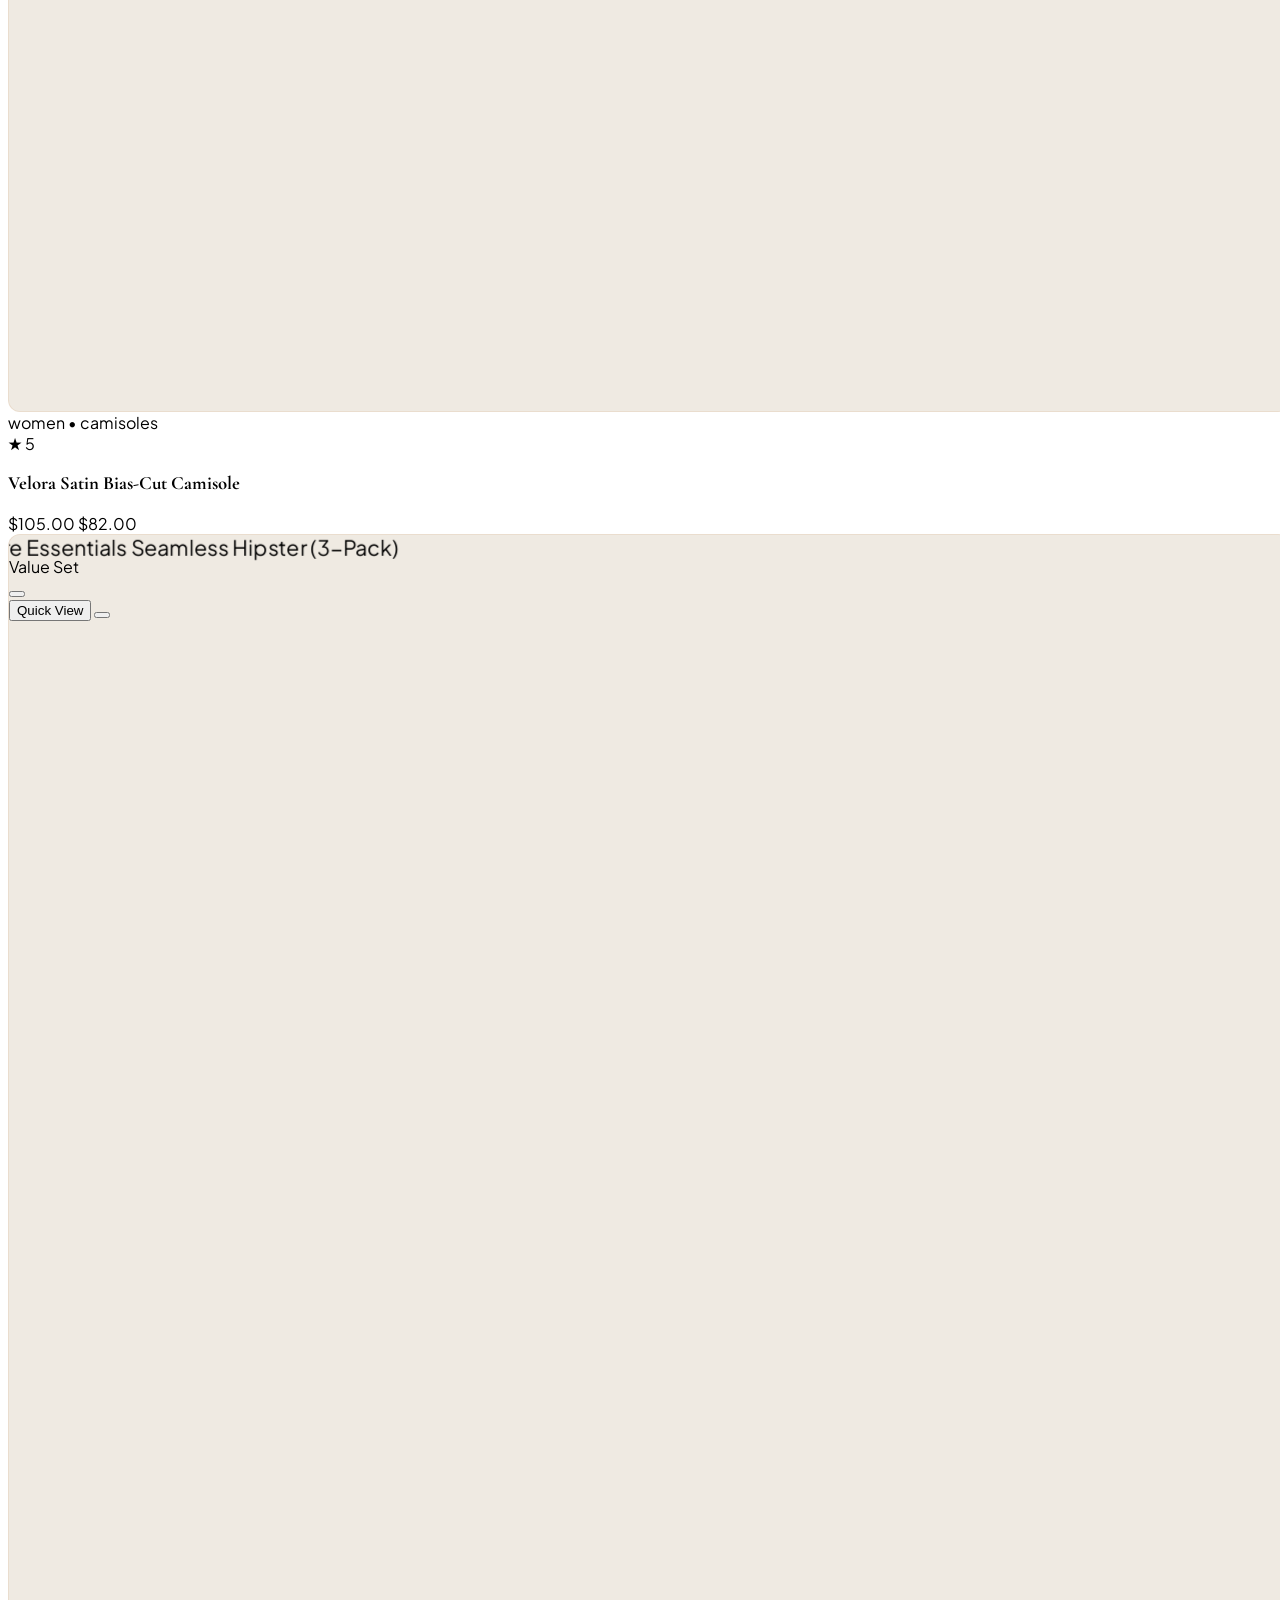
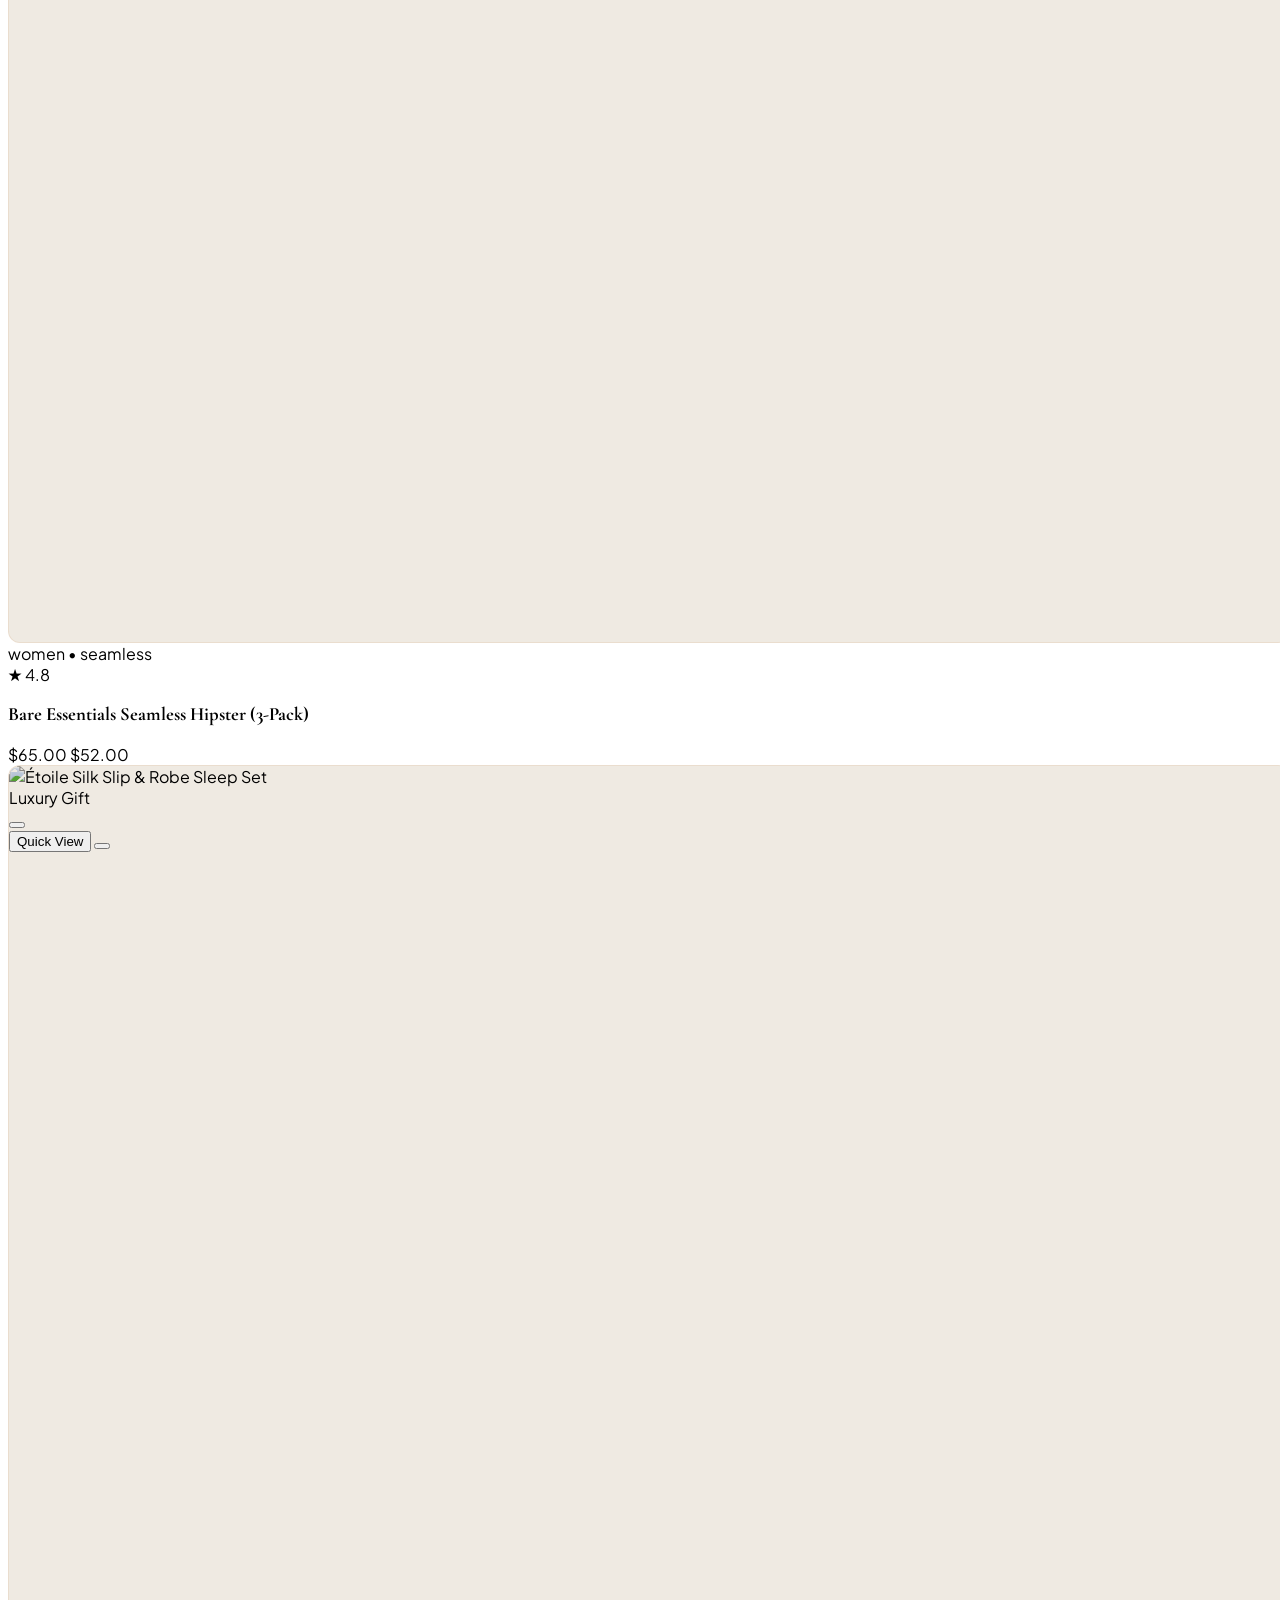
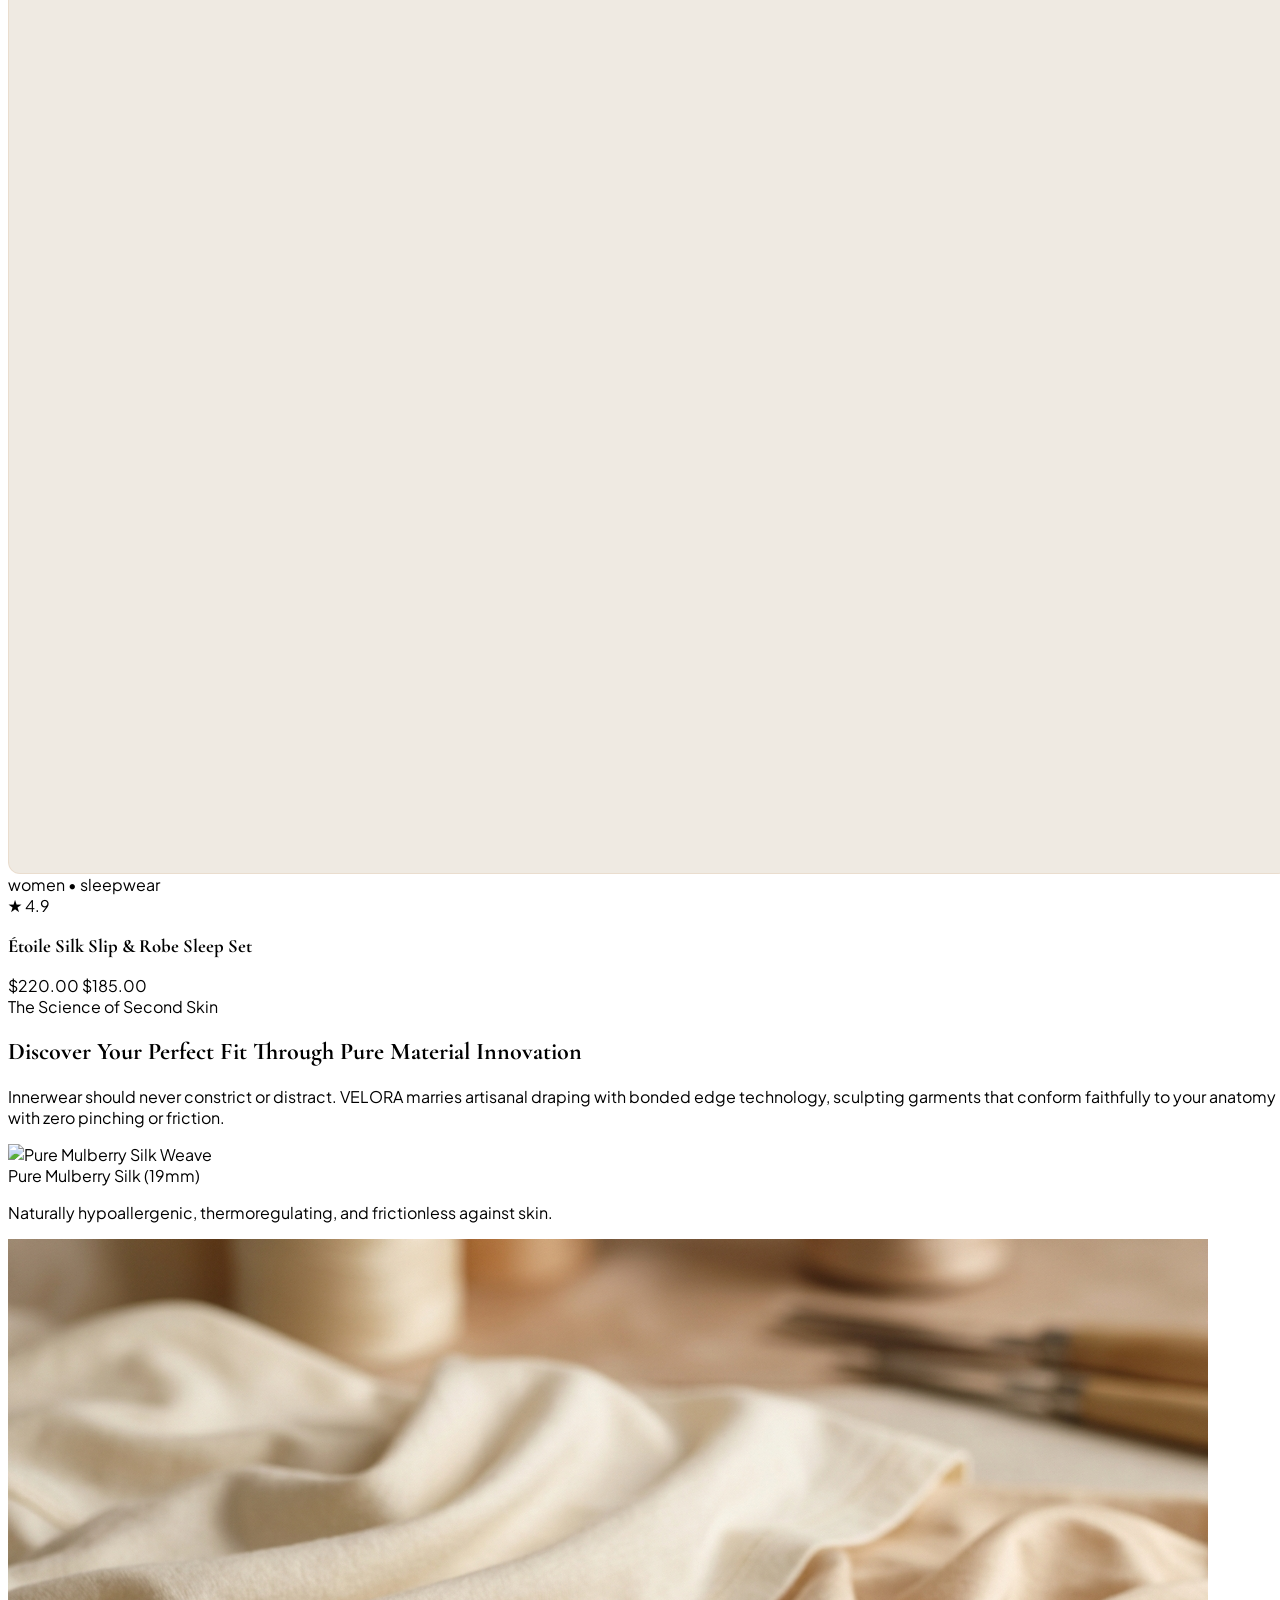
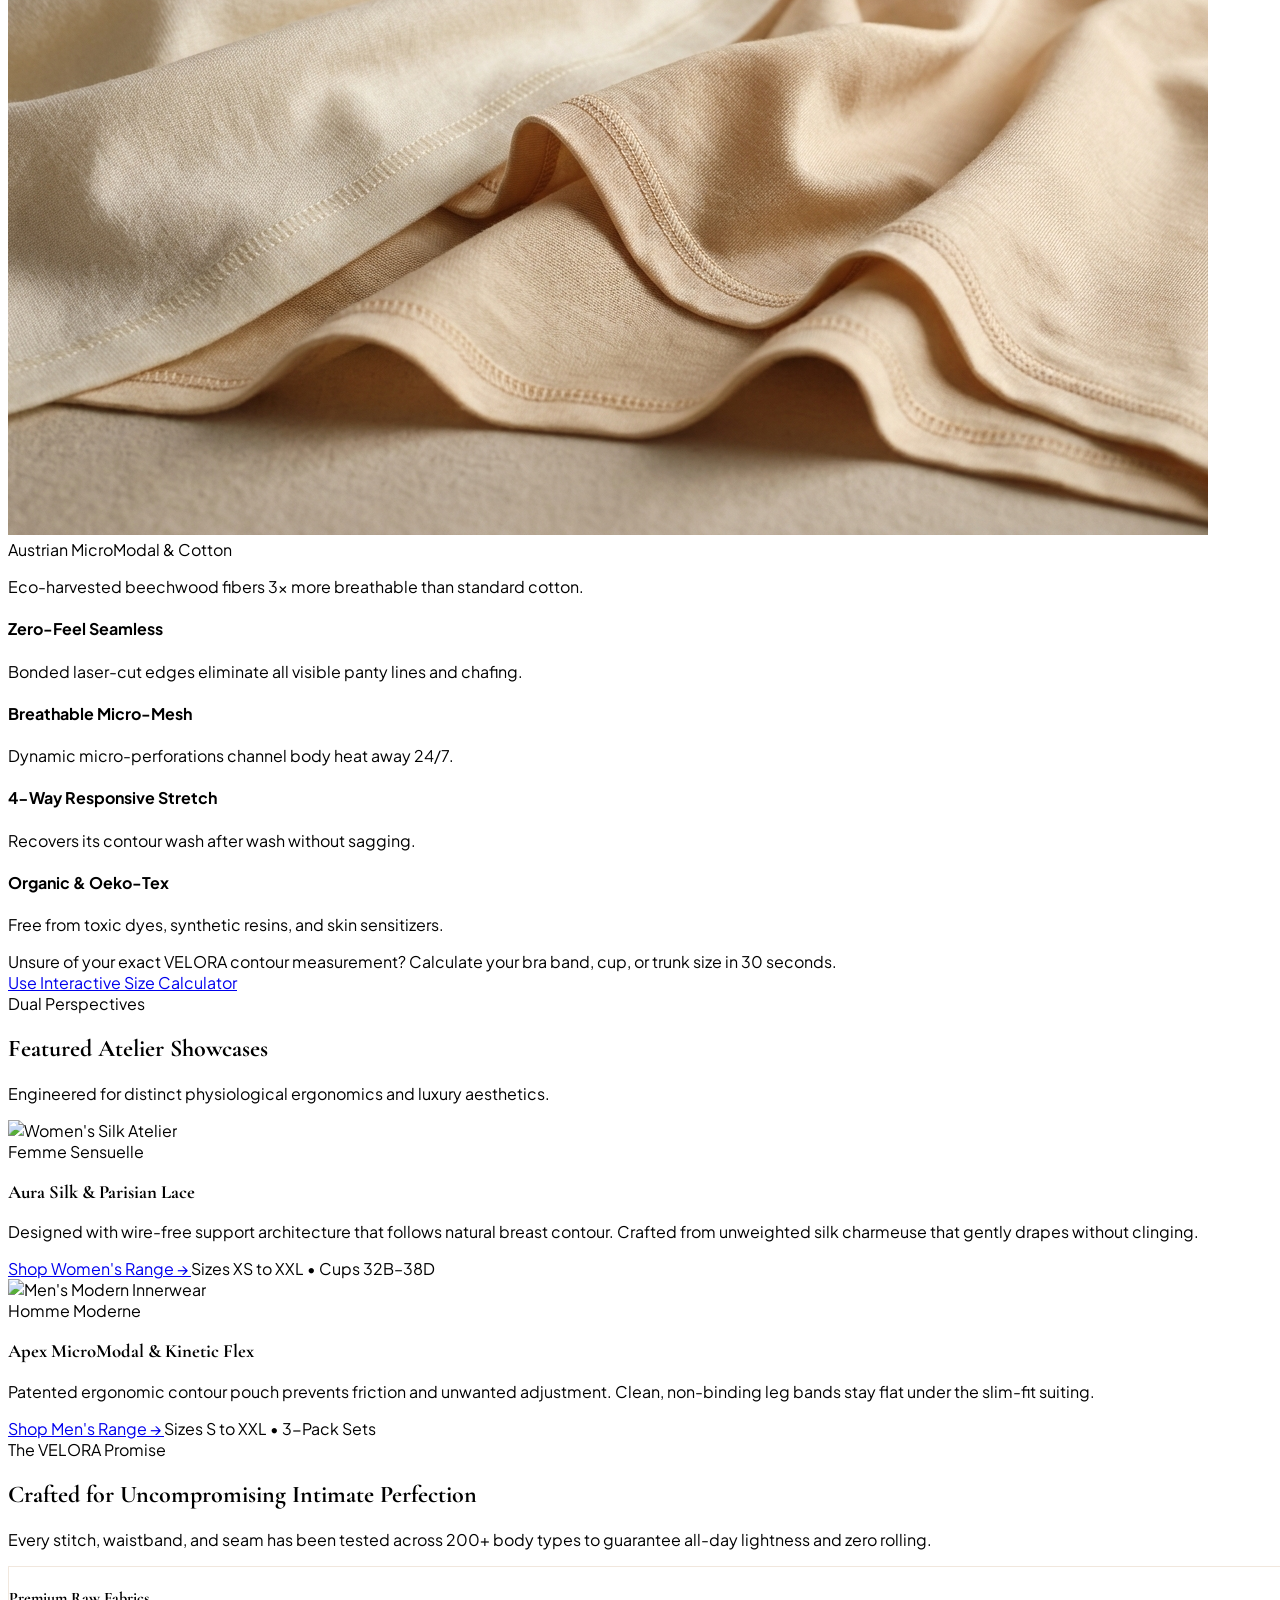
==== commit a14852e8: "corrections" ====
--- a/index.html
+++ b/index.html
@@ -52,14 +52,14 @@
     <div class="max-w-7xl mx-auto px-4 sm:px-6 lg:px-8">
       <div class="flex items-center justify-between gap-4">
         
-                <!-- Brand Logo & Symbol -->
-        <a href="index.html" class="flex items-center gap-2 sm:gap-3 group shrink-0">
-          <div class="w-8 h-8 sm:w-10 sm:h-10 rounded-full flex items-center justify-center p-1 bg-gradient-to-tr from-velora-burgundy via-velora-rose to-velora-champagne shadow-sm group-hover:scale-105 transition-transform duration-300 shrink-0">
+        <!-- Brand Logo & Symbol -->
+        <a href="index.html" class="flex items-center gap-3 group shrink-0">
+          <div class="w-10 h-10 rounded-full flex items-center justify-center p-1 bg-gradient-to-tr from-velora-burgundy via-velora-rose to-velora-champagne shadow-sm group-hover:scale-105 transition-transform duration-300 shrink-0">
             <img src="assets/logo.svg" alt="VELORA Emblem" class="w-full h-full object-contain filter invert-0" />
           </div>
           <div class="flex flex-col">
-            <span class="font-serif text-lg sm:text-2xl font-semibold tracking-[0.2em] sm:tracking-[0.22em] text-velora-burgundy dark:text-velora-champagne transition-colors leading-none">VELORA</span>
-            <span class="text-[7px] sm:text-[9px] tracking-[0.25em] sm:tracking-[0.35em] uppercase text-velora-rose dark:text-velora-champagne/70 mt-0.5 sm:-mt-1 font-medium hidden sm:block">ATELIER PRIVÉ</span>
+            <span class="font-serif text-2xl font-semibold tracking-[0.22em] text-velora-burgundy dark:text-velora-champagne transition-colors">VELORA</span>
+            <span class="text-[9px] tracking-[0.35em] uppercase text-velora-rose dark:text-velora-champagne/70 -mt-1 font-medium">ATELIER PRIVÉ</span>
           </div>
         </a>
 
@@ -132,8 +132,8 @@
       <div class="grid grid-cols-1 lg:grid-cols-12 gap-12 items-center">
         
         <!-- Left Hero Content -->
-        <div class="lg:col-span-7 space-y-6 text-left" data-aos="fade-up" data-aos-duration="1000">
-          <div class="inline-flex items-center gap-2 px-3.5 py-1.5 rounded-full border border-velora-rose/40 bg-velora-rose/10 text-velora-burgundy dark:text-velora-rose text-xs uppercase tracking-widest font-semibold">
+        <div class="lg:col-span-7 space-y-6 text-center lg:text-left flex flex-col items-center lg:items-start" data-aos="fade-up" data-aos-duration="1000">
+          <div class="inline-flex items-center gap-2 px-3.5 py-1.5 rounded-full border border-velora-rose/40 bg-velora-rose/10 text-velora-burgundy dark:text-velora-rose text-xs uppercase tracking-widest font-semibold mx-auto lg:mx-0">
             <span class="w-1.5 h-1.5 rounded-full bg-velora-rose animate-ping"></span>
             Haute Innerwear & Second-Skin Luxury
           </div>
@@ -143,12 +143,12 @@
             <span class="italic font-light text-velora-rose dark:text-velora-champagne">Feel Comfortable.</span>
           </h1>
 
-          <p class="text-base sm:text-lg text-velora-charcoal/80 dark:text-velora-ivory/80 max-w-xl font-light leading-relaxed">
+          <p class="text-base sm:text-lg text-velora-charcoal/80 dark:text-velora-ivory/80 max-w-xl mx-auto lg:mx-0 font-light leading-relaxed">
             Elevating everyday intimate rituals. Crafted with pure Mulberry silk, breathable Austrian Lenzing MicroModal, and seamless contour architecture designed for effortless elegance.
           </p>
 
           <!-- Dual Gender Entry CTAs -->
-          <div class="pt-4 flex flex-col sm:flex-row items-stretch sm:items-center gap-4">
+          <div class="pt-4 w-full flex flex-col sm:flex-row items-center justify-center lg:justify-start gap-4">
             <a href="products.html?gender=women" class="btn-luxury whitespace-nowrap shrink-0 w-full sm:w-[245px] px-6 py-4 rounded-full bg-velora-burgundy text-white hover:bg-[#3f1e29] font-medium text-xs uppercase tracking-wider text-center shadow-lg hover:shadow-xl transition-all duration-300 flex items-center justify-center gap-2">
               <span>Shop Women's Lingerie</span> <i data-lucide="arrow-right" class="w-4 h-4 shrink-0"></i>
             </a>
@@ -158,7 +158,7 @@
           </div>
 
           <!-- Trust Badges -->
-          <div class="pt-6 grid grid-cols-3 gap-4 border-t border-velora-champagne/60 dark:border-velora-burgundy/40 text-xs text-stone-500 dark:text-stone-400">
+          <div class="pt-6 w-full grid grid-cols-3 gap-4 border-t border-velora-champagne/60 dark:border-velora-burgundy/40 text-xs text-stone-500 dark:text-stone-400 text-center lg:text-left">
             <div>
               <span class="block font-semibold text-velora-burgundy dark:text-velora-champagne text-base">100%</span>
               <span>Discreet Packaging</span>
@@ -175,35 +175,35 @@
         </div>
 
         <!-- Right Hero Visual Showcase -->
-        <div class="lg:col-span-5 relative" data-aos="fade-left" data-aos-duration="1200">
+        <div class="lg:col-span-5 relative pt-4 pb-8" data-aos="fade-left" data-aos-duration="1200">
           <div class="relative mx-auto max-w-md lg:max-w-none">
             <!-- Main Hero Image Frame -->
             <div class="aspect-[3/4] rounded-3xl overflow-hidden shadow-2xl border-2 border-velora-champagne/60 dark:border-velora-burgundy/40 relative img-zoom-container">
               <img src="https://images.unsplash.com/photo-1543699619-b8c9f47c07b4?auto=format&fit=crop&w=1000&q=80" alt="VELORA Luxury Campaign" class="w-full h-full object-cover" />
-              <div class="absolute inset-0 bg-gradient-to-t from-velora-charcoal/60 via-transparent to-transparent"></div>
+              <div class="absolute inset-0 bg-gradient-to-t from-black/85 via-black/35 to-transparent"></div>
               
-              <!-- Bottom Overlay Caption -->
-              <div class="absolute bottom-6 left-6 right-6 text-white">
-                <span class="text-[10px] uppercase tracking-widest text-velora-champagne font-semibold">Autumn / Winter Atelier</span>
-                <p class="font-serif text-xl font-normal mt-1">Sculpted silhouettes tailored to the millimeter.</p>
+              <!-- Bottom Overlay Caption (Positioned cleanly above the floating card) -->
+              <div class="absolute bottom-20 sm:bottom-24 left-5 right-5 sm:left-6 sm:right-6 text-white z-10">
+                <span class="text-[10px] uppercase tracking-widest text-velora-champagne font-semibold drop-shadow-sm block">Autumn / Winter Atelier</span>
+                <p class="font-serif text-lg sm:text-xl font-normal mt-1 text-white drop-shadow-md leading-snug">Sculpted silhouettes tailored to the millimeter.</p>
               </div>
             </div>
 
-            <!-- Floating Accent Badge 1: Men's Preview -->
-            <div class="absolute -bottom-6 -left-6 p-4 rounded-2xl glass-card shadow-xl border border-velora-champagne animate-float max-w-[210px] hidden sm:block">
+            <!-- Floating Accent Badge 1: Men's Preview (Visible in all views with high-contrast text) -->
+            <div class="absolute -bottom-6 left-3 sm:-left-4 z-20 p-3.5 sm:p-4 rounded-2xl bg-white dark:bg-[#201d22] shadow-2xl border border-velora-champagne dark:border-stone-700 animate-float max-w-[220px] block">
               <div class="flex items-center gap-3">
-                <img src="https://images.unsplash.com/photo-1601393710008-984348f7447b?auto=format&fit=crop&w=200&q=80" alt="Apex Trunk" class="w-12 h-12 rounded-xl object-cover" />
-                <div>
-                  <h4 class="text-xs font-semibold text-velora-charcoal dark:text-velora-ivory leading-tight">Apex MicroModal</h4>
-                  <p class="text-[11px] text-velora-rose font-medium mt-0.5">$42.00</p>
-                  <span class="text-[9px] uppercase tracking-wider text-stone-400">Zero-Roll Band</span>
+                <img src="https://images.unsplash.com/photo-1601393710008-984348f7447b?auto=format&fit=crop&w=200&q=80" alt="Apex Trunk" class="w-12 h-12 rounded-xl object-cover shrink-0 border border-stone-200 dark:border-stone-700" />
+                <div class="text-left">
+                  <h4 class="text-xs font-bold text-velora-charcoal dark:text-velora-ivory leading-tight">Apex MicroModal</h4>
+                  <p class="text-xs text-velora-burgundy dark:text-velora-rose font-bold mt-0.5">$42.00</p>
+                  <span class="text-[10px] uppercase tracking-wider text-stone-600 dark:text-stone-300 font-semibold block">Zero-Roll Band</span>
                 </div>
               </div>
             </div>
 
             <!-- Floating Accent Badge 2: Pure Silk Award -->
-            <div class="absolute -top-4 -right-4 px-4 py-2.5 rounded-full glass-card border border-velora-rose/40 shadow-lg flex items-center gap-2 text-xs font-medium text-velora-burgundy dark:text-velora-champagne">
-              <i data-lucide="sparkles" class="w-4 h-4 text-velora-rose"></i>
+            <div class="absolute -top-4 right-3 sm:-right-4 z-20 px-4 py-2.5 rounded-full bg-white dark:bg-[#201d22] border border-velora-champagne dark:border-stone-700 shadow-xl flex items-center gap-2 text-xs font-semibold text-velora-burgundy dark:text-velora-champagne">
+              <i data-lucide="sparkles" class="w-4 h-4 text-velora-rose shrink-0"></i>
               <span>Featherweight Softness</span>
             </div>
           </div>
@@ -318,7 +318,7 @@
       </div>
 
       <!-- Horizontal Editorial Product Showcase -->
-      <div id="home1-product-slider" class="grid grid-cols-1 sm:grid-cols-2 lg:grid-cols-3 xl:grid-cols-4 gap-6">
+      <div id="home1-product-slider" class="grid grid-cols-1 sm:grid-cols-2 lg:grid-cols-3 gap-6 lg:gap-8 items-stretch">
         <!-- Rendered dynamically by app.js from VELORA_PRODUCTS -->
       </div>
 
@@ -345,24 +345,24 @@
       <div class="grid grid-cols-1 lg:grid-cols-12 gap-8 lg:gap-10 items-stretch">
         
         <!-- Left Fabric Split Cards (Symmetrically Aligned) -->
-        <div class="lg:col-span-6 grid grid-cols-1 sm:grid-cols-2 gap-6" data-aos="fade-right">
+        <div class="lg:col-span-6 grid grid-cols-1 sm:grid-cols-2 gap-6 items-stretch" data-aos="fade-right">
           <!-- Fabric Card 1 -->
-          <div class="rounded-2xl bg-white dark:bg-velora-charcoal border border-velora-champagne/60 dark:border-velora-burgundy/40 p-4 flex flex-col justify-between shadow-sm">
-            <div class="rounded-xl overflow-hidden aspect-[4/3] mb-4 img-zoom-container border border-velora-champagne/40">
+          <div class="rounded-2xl bg-white dark:bg-velora-charcoal border border-velora-champagne/60 dark:border-velora-burgundy/40 p-4 flex flex-col shadow-sm h-full">
+            <div class="rounded-xl overflow-hidden flex-1 min-h-[200px] sm:min-h-[220px] mb-4 img-zoom-container border border-velora-champagne/40">
               <img src="https://images.unsplash.com/photo-1617055407123-3d7130c1f940?auto=format&fit=crop&w=700&q=80" alt="Pure Mulberry Silk Weave" class="w-full h-full object-cover" />
             </div>
-            <div class="text-xs">
+            <div class="text-xs shrink-0">
               <span class="font-semibold text-sm text-velora-burgundy dark:text-velora-champagne block">Pure Mulberry Silk (19mm)</span>
               <p class="text-stone-500 dark:text-stone-400 mt-1.5 leading-relaxed">Naturally hypoallergenic, thermoregulating, and frictionless against skin.</p>
             </div>
           </div>
 
           <!-- Fabric Card 2 -->
-          <div class="rounded-2xl bg-white dark:bg-velora-charcoal border border-velora-champagne/60 dark:border-velora-burgundy/40 p-4 flex flex-col justify-between shadow-sm">
-            <div class="rounded-xl overflow-hidden aspect-[4/3] mb-4 img-zoom-container border border-velora-champagne/40">
+          <div class="rounded-2xl bg-white dark:bg-velora-charcoal border border-velora-champagne/60 dark:border-velora-burgundy/40 p-4 flex flex-col shadow-sm h-full">
+            <div class="rounded-xl overflow-hidden flex-1 min-h-[200px] sm:min-h-[220px] mb-4 img-zoom-container border border-velora-champagne/40">
               <img src="assets/images/austrian-micromodal-cotton-weave.jpg" alt="Austrian MicroModal & Organic Cotton Weave" class="w-full h-full object-cover" />
             </div>
-            <div class="text-xs">
+            <div class="text-xs shrink-0">
               <span class="font-semibold text-sm text-velora-burgundy dark:text-velora-champagne block">Austrian MicroModal & Cotton</span>
               <p class="text-stone-500 dark:text-stone-400 mt-1.5 leading-relaxed">Eco-harvested beechwood fibers 3x more breathable than standard cotton.</p>
             </div>
@@ -375,7 +375,7 @@
           <!-- 4 Fabric Feature Pills -->
           <div class="grid grid-cols-1 sm:grid-cols-2 gap-4 flex-1">
             
-            <div class="p-5 rounded-2xl bg-white dark:bg-velora-charcoal border border-velora-champagne/60 dark:border-velora-burgundy/40 flex items-start gap-3.5 shadow-sm">
+            <div class="luxury-card p-5 rounded-2xl bg-white dark:bg-velora-charcoal border border-velora-champagne/60 dark:border-velora-burgundy/40 hover:border-velora-rose dark:hover:border-velora-rose flex items-start gap-3.5 shadow-sm">
               <div class="w-10 h-10 rounded-xl bg-velora-rose/10 flex items-center justify-center text-velora-rose shrink-0">
                 <i data-lucide="feather" class="w-5 h-5"></i>
               </div>
@@ -385,7 +385,7 @@
               </div>
             </div>
 
-            <div class="p-5 rounded-2xl bg-white dark:bg-velora-charcoal border border-velora-champagne/60 dark:border-velora-burgundy/40 flex items-start gap-3.5 shadow-sm">
+            <div class="luxury-card p-5 rounded-2xl bg-white dark:bg-velora-charcoal border border-velora-champagne/60 dark:border-velora-burgundy/40 hover:border-velora-rose dark:hover:border-velora-rose flex items-start gap-3.5 shadow-sm">
               <div class="w-10 h-10 rounded-xl bg-velora-burgundy/10 flex items-center justify-center text-velora-burgundy dark:text-velora-rose shrink-0">
                 <i data-lucide="wind" class="w-5 h-5"></i>
               </div>
@@ -395,7 +395,7 @@
               </div>
             </div>
 
-            <div class="p-5 rounded-2xl bg-white dark:bg-velora-charcoal border border-velora-champagne/60 dark:border-velora-burgundy/40 flex items-start gap-3.5 shadow-sm">
+            <div class="luxury-card p-5 rounded-2xl bg-white dark:bg-velora-charcoal border border-velora-champagne/60 dark:border-velora-burgundy/40 hover:border-velora-rose dark:hover:border-velora-rose flex items-start gap-3.5 shadow-sm">
               <div class="w-10 h-10 rounded-xl bg-velora-champagne/40 flex items-center justify-center text-velora-burgundy dark:text-velora-champagne shrink-0">
                 <i data-lucide="move" class="w-5 h-5"></i>
               </div>
@@ -405,7 +405,7 @@
               </div>
             </div>
 
-            <div class="p-5 rounded-2xl bg-white dark:bg-velora-charcoal border border-velora-champagne/60 dark:border-velora-burgundy/40 flex items-start gap-3.5 shadow-sm">
+            <div class="luxury-card p-5 rounded-2xl bg-white dark:bg-velora-charcoal border border-velora-champagne/60 dark:border-velora-burgundy/40 hover:border-velora-rose dark:hover:border-velora-rose flex items-start gap-3.5 shadow-sm">
               <div class="w-10 h-10 rounded-xl bg-emerald-500/10 flex items-center justify-center text-emerald-600 shrink-0">
                 <i data-lucide="leaf" class="w-5 h-5"></i>
               </div>
@@ -417,12 +417,12 @@
 
           </div>
 
-          <div class="p-5 rounded-2xl bg-white dark:bg-velora-charcoal border border-velora-champagne/60 dark:border-velora-burgundy/40 flex flex-col sm:flex-row items-center justify-between gap-4 shadow-sm">
-            <div class="text-center sm:text-left">
+          <div class="p-5 rounded-2xl bg-white dark:bg-velora-charcoal border border-velora-champagne/60 dark:border-velora-burgundy/40 flex flex-col xl:flex-row items-center justify-between gap-4 shadow-sm">
+            <div class="text-center xl:text-left">
               <span class="text-xs font-semibold text-velora-charcoal dark:text-velora-ivory block">Unsure of your exact VELORA contour measurement?</span>
               <span class="text-[11px] text-stone-500 dark:text-stone-400">Calculate your bra band, cup, or trunk size in 30 seconds.</span>
             </div>
-            <a href="size-guide.html" class="whitespace-nowrap shrink-0 inline-flex items-center gap-2 px-5 py-2.5 rounded-full bg-velora-burgundy text-white hover:bg-velora-rose dark:bg-velora-rose dark:text-velora-charcoal text-xs uppercase tracking-wider font-semibold transition">
+            <a href="size-guide.html" class="btn-luxury whitespace-nowrap shrink-0 inline-flex items-center gap-2 px-5 py-2.5 rounded-full bg-velora-burgundy text-white hover:bg-velora-rose dark:bg-velora-rose dark:text-velora-charcoal dark:hover:bg-velora-champagne dark:hover:text-velora-burgundy hover:-translate-y-0.5 hover:shadow-lg text-xs uppercase tracking-wider font-semibold transition-all duration-300">
               <span>Use Interactive Size Calculator</span> <i data-lucide="arrow-right" class="w-3.5 h-3.5"></i>
             </a>
           </div>
@@ -600,55 +600,55 @@
       </div>
 
       <!-- Testimonial Slider / Cards -->
-      <div class="grid grid-cols-1 md:grid-cols-3 gap-8 mb-20">
+      <div class="grid grid-cols-1 md:grid-cols-3 gap-5 lg:gap-8 mb-20 items-stretch">
         
         <!-- Review 1 -->
-        <div class="p-8 rounded-3xl glass-card luxury-card flex flex-col justify-between" data-aos="fade-up" data-aos-delay="100">
+        <div class="p-5 lg:p-8 rounded-3xl glass-card luxury-card flex flex-col justify-between h-full" data-aos="fade-up" data-aos-delay="100">
           <div class="space-y-4">
             <div class="flex text-amber-500 text-sm">★★★★★</div>
-            <p class="font-serif text-lg italic text-velora-charcoal dark:text-velora-ivory leading-relaxed">
+            <p class="font-serif text-base lg:text-lg italic text-velora-charcoal dark:text-velora-ivory leading-relaxed">
               "The Aura Silk Bralette is an absolute revelation. I forgot I was wearing anything during a 14-hour transcontinental flight. No underwires, no red marks, pure bliss."
             </p>
           </div>
-          <div class="flex items-center gap-4 pt-6 border-t border-velora-champagne/40 mt-6">
-            <img src="https://images.unsplash.com/photo-1534528741775-53994a69daeb?auto=format&fit=crop&w=200&q=80" alt="Elena V." class="w-12 h-12 rounded-full object-cover border border-velora-rose" />
-            <div>
-              <h5 class="text-sm font-semibold text-velora-charcoal dark:text-velora-ivory">Elena Rostova</h5>
-              <p class="text-xs text-stone-500 dark:text-stone-400">Verified Buyer • Milan, Italy</p>
+          <div class="flex items-center gap-3.5 pt-5 border-t border-velora-champagne/40 mt-6">
+            <img src="https://images.unsplash.com/photo-1534528741775-53994a69daeb?auto=format&fit=crop&w=200&q=80" alt="Elena V." class="w-11 h-11 lg:w-12 lg:h-12 shrink-0 aspect-square rounded-full object-cover border border-velora-rose" />
+            <div class="min-w-0">
+              <h5 class="text-sm font-semibold text-velora-charcoal dark:text-velora-ivory whitespace-nowrap">Elena Rostova</h5>
+              <p class="text-[11px] lg:text-xs text-stone-500 dark:text-stone-400 whitespace-nowrap">Verified Buyer • Milan, Italy</p>
             </div>
           </div>
         </div>
 
         <!-- Review 2 -->
-        <div class="p-8 rounded-3xl glass-card luxury-card flex flex-col justify-between" data-aos="fade-up" data-aos-delay="200">
+        <div class="p-5 lg:p-8 rounded-3xl glass-card luxury-card flex flex-col justify-between h-full" data-aos="fade-up" data-aos-delay="200">
           <div class="space-y-4">
             <div class="flex text-amber-500 text-sm">★★★★★</div>
-            <p class="font-serif text-lg italic text-velora-charcoal dark:text-velora-ivory leading-relaxed">
+            <p class="font-serif text-base lg:text-lg italic text-velora-charcoal dark:text-velora-ivory leading-relaxed">
               "I replaced my entire drawer with the Apex MicroModal Trunks. The waistband does not roll down even slightly, and the fabric softness is lightyears ahead of normal department store brands."
             </p>
           </div>
-          <div class="flex items-center gap-4 pt-6 border-t border-velora-champagne/40 mt-6">
-            <img src="https://images.unsplash.com/photo-1501196354995-cbb51c65aaea?auto=format&fit=crop&w=200&q=80" alt="Marcus T." class="w-12 h-12 rounded-full object-cover border border-velora-rose" />
-            <div>
-              <h5 class="text-sm font-semibold text-velora-charcoal dark:text-velora-ivory">Marcus Thorne</h5>
-              <p class="text-xs text-stone-500 dark:text-stone-400">Verified Buyer • London, UK</p>
+          <div class="flex items-center gap-3.5 pt-5 border-t border-velora-champagne/40 mt-6">
+            <img src="https://images.unsplash.com/photo-1501196354995-cbb51c65aaea?auto=format&fit=crop&w=200&q=80" alt="Marcus T." class="w-11 h-11 lg:w-12 lg:h-12 shrink-0 aspect-square rounded-full object-cover border border-velora-rose" />
+            <div class="min-w-0">
+              <h5 class="text-sm font-semibold text-velora-charcoal dark:text-velora-ivory whitespace-nowrap">Marcus Thorne</h5>
+              <p class="text-[11px] lg:text-xs text-stone-500 dark:text-stone-400 whitespace-nowrap">Verified Buyer • London, UK</p>
             </div>
           </div>
         </div>
 
         <!-- Review 3 -->
-        <div class="p-8 rounded-3xl glass-card luxury-card flex flex-col justify-between" data-aos="fade-up" data-aos-delay="300">
+        <div class="p-5 lg:p-8 rounded-3xl glass-card luxury-card flex flex-col justify-between h-full" data-aos="fade-up" data-aos-delay="300">
           <div class="space-y-4">
             <div class="flex text-amber-500 text-sm">★★★★★</div>
-            <p class="font-serif text-lg italic text-velora-charcoal dark:text-velora-ivory leading-relaxed">
+            <p class="font-serif text-base lg:text-lg italic text-velora-charcoal dark:text-velora-ivory leading-relaxed">
               "The discreet packaging was immaculate. Opening the matte box with the silk ribbon made me feel like I was receiving couture directly from Paris. Exceptional quality."
             </p>
           </div>
-          <div class="flex items-center gap-4 pt-6 border-t border-velora-champagne/40 mt-6">
-            <img src="https://images.unsplash.com/photo-1517841905240-472988babdf9?auto=format&fit=crop&w=200&q=80" alt="Camille D." class="w-12 h-12 rounded-full object-cover border border-velora-rose" />
-            <div>
-              <h5 class="text-sm font-semibold text-velora-charcoal dark:text-velora-ivory">Camille Dubois</h5>
-              <p class="text-xs text-stone-500 dark:text-stone-400">Verified Buyer • Paris, France</p>
+          <div class="flex items-center gap-3.5 pt-5 border-t border-velora-champagne/40 mt-6">
+            <img src="https://images.unsplash.com/photo-1517841905240-472988babdf9?auto=format&fit=crop&w=200&q=80" alt="Camille D." class="w-11 h-11 lg:w-12 lg:h-12 shrink-0 aspect-square rounded-full object-cover border border-velora-rose" />
+            <div class="min-w-0">
+              <h5 class="text-sm font-semibold text-velora-charcoal dark:text-velora-ivory whitespace-nowrap">Camille Dubois</h5>
+              <p class="text-[11px] lg:text-xs text-stone-500 dark:text-stone-400 whitespace-nowrap">Verified Buyer • Paris, France</p>
             </div>
           </div>
         </div>
@@ -698,7 +698,7 @@
   <footer class="bg-[#F3ECE3] dark:bg-velora-charcoal text-velora-charcoal dark:text-velora-ivory pt-20 pb-12 border-t border-velora-champagne dark:border-velora-burgundy/40 transition-colors duration-300">
     <div class="max-w-7xl mx-auto px-4 sm:px-6 lg:px-8">
       
-      <div class="grid grid-cols-1 md:grid-cols-2 lg:grid-cols-5 gap-10 pb-16 border-b border-velora-champagne/80 dark:border-velora-burgundy/30">
+      <div class="grid grid-cols-1 md:grid-cols-2 lg:grid-cols-5 gap-8 lg:gap-8 xl:gap-10 items-start pb-16 border-b border-velora-champagne/80 dark:border-velora-burgundy/30">
         
         <!-- Column 1: Brand Info -->
         <div class="lg:col-span-2 space-y-4">
@@ -782,7 +782,6 @@
             <li><a href="size-guide.html" class="hover:text-velora-burgundy dark:hover:text-velora-rose transition">Interactive Size Guide</a></li>
             <li><a href="contact.html" class="hover:text-velora-burgundy dark:hover:text-velora-rose transition">Private Concierge Support</a></li>
             <li><a href="contact.html" class="hover:text-velora-burgundy dark:hover:text-velora-rose transition">Discreet Packaging Policy</a></li>
-            <li><a href="size-guide.html" class="hover:text-velora-burgundy dark:hover:text-velora-rose transition">Fabric & Care Guide</a></li>
             <li><a href="contact.html" class="hover:text-velora-burgundy dark:hover:text-velora-rose transition">Returns & Exchanges (30 Days)</a></li>
           </ul>
         </div>
@@ -790,13 +789,13 @@
       </div>
 
       <!-- Bottom Bar -->
-      <div class="pt-8 flex flex-col md:flex-row items-center justify-between text-[11px] text-stone-600 dark:text-stone-400 gap-4">
-        <p>&copy; 2026 VELORA Atelier Inc. All rights reserved. High Luxury Innerwear.</p>
-        <div class="flex flex-wrap items-center justify-center gap-6">
+      <div class="pt-8 flex flex-col lg:flex-row items-center justify-between text-[11px] text-stone-600 dark:text-stone-400 gap-4">
+        <p class="whitespace-nowrap text-center lg:text-left">&copy; 2026 VELORA Atelier Inc. All rights reserved. High Luxury Innerwear.</p>
+        <div class="flex flex-wrap items-center justify-center gap-5 xl:gap-6">
           <a href="#" class="hover:text-velora-burgundy dark:hover:text-velora-rose transition">Privacy Policy</a>
           <a href="#" class="hover:text-velora-burgundy dark:hover:text-velora-rose transition">Terms & Conditions</a>
           <a href="#" class="hover:text-velora-burgundy dark:hover:text-velora-rose transition">Ethical Sourcing</a>
-          <span class="text-stone-500">Encrypted 256-Bit SSL Checkout</span>
+          <span class="text-stone-500 whitespace-nowrap">Encrypted 256-Bit SSL Checkout</span>
         </div>
         <!-- Back to Top Arrow in Right Corner of Footer -->
         <button
@@ -932,10 +931,15 @@
   <div id="mobile-menu-drawer" class="drawer-panel fixed top-0 right-0 bottom-0 w-[300px] sm:w-[360px] bg-white dark:bg-velora-charcoal z-50 p-6 flex flex-col justify-between shadow-2xl border-l border-velora-champagne/40 xl:hidden">
     <div>
       <div class="flex items-center justify-between pb-6 border-b border-velora-champagne/40">
-        <div class="flex items-center gap-2">
-          <img src="assets/logo.svg" alt="VELORA" class="w-8 h-8" />
-          <span class="font-serif text-xl font-bold tracking-widest text-velora-burgundy dark:text-velora-champagne">VELORA</span>
-        </div>
+        <a href="index.html" class="flex items-center gap-3 group shrink-0">
+          <div class="w-10 h-10 rounded-full flex items-center justify-center p-1 bg-gradient-to-tr from-velora-burgundy via-velora-rose to-velora-champagne shadow-sm shrink-0">
+            <img src="assets/logo.svg" alt="VELORA Emblem" class="w-full h-full object-contain filter invert-0" />
+          </div>
+          <div class="flex flex-col">
+            <span class="font-serif text-2xl font-semibold tracking-[0.22em] text-velora-burgundy dark:text-velora-champagne transition-colors">VELORA</span>
+            <span class="text-[9px] tracking-[0.35em] uppercase text-velora-rose dark:text-velora-champagne/70 -mt-1 font-medium">ATELIER PRIVÉ</span>
+          </div>
+        </a>
         <button id="mobile-menu-close" class="p-2 text-stone-500 hover:text-velora-rose">
           <i data-lucide="x" class="w-6 h-6"></i>
         </button>
@@ -991,13 +995,13 @@
         </button>
       </div>
 
-            <nav class="mt-8 space-y-4 text-sm uppercase tracking-widest font-medium">
-        <a href="index.html" class="block py-2 text-velora-burgundy dark:text-velora-rose font-bold border-b border-stone-100 dark:border-stone-800">Home 1 (Luxury Experience)</a>
-        <a href="home-2.html" class="block py-2 text-velora-charcoal dark:text-velora-ivory hover:text-velora-rose border-b border-stone-100 dark:border-stone-800">Home 2 (Editorial Shopping)</a>
-        <a href="about.html" class="block py-2 text-velora-charcoal dark:text-velora-ivory hover:text-velora-rose border-b border-stone-100 dark:border-stone-800">About VELORA</a>
-        <a href="products.html" class="block py-2 text-velora-charcoal dark:text-velora-ivory hover:text-velora-rose border-b border-stone-100 dark:border-stone-800">Products Catalog</a>
-        <a href="size-guide.html" class="block py-2 text-velora-charcoal dark:text-velora-ivory hover:text-velora-rose border-b border-stone-100 dark:border-stone-800">Interactive Size Guide</a>
-        <a href="contact.html" class="block py-2 text-velora-charcoal dark:text-velora-ivory hover:text-velora-rose border-b border-stone-100 dark:border-stone-800">Contact & Concierge</a>
+      <nav class="mt-8 space-y-2 text-sm uppercase tracking-widest font-medium">
+        <a href="index.html" class="mobile-nav-link active">Home 1</a>
+        <a href="home-2.html" class="mobile-nav-link">Home 2</a>
+        <a href="about.html" class="mobile-nav-link">About</a>
+        <a href="products.html" class="mobile-nav-link">Products</a>
+        <a href="size-guide.html" class="mobile-nav-link">Size Guide</a>
+        <a href="contact.html" class="mobile-nav-link">Contact</a>
       </nav>
 
       <!-- Mobile Auth Button -->
--- a/css/style.css
+++ b/css/style.css
@@ -25,6 +25,7 @@
 }
 
 @supports (overflow: clip) {
+
   html,
   body {
     overflow-x: clip;
@@ -42,7 +43,8 @@
   transition: background-color 0.3s ease, color 0.3s ease;
 }
 
-.font-serif, .font-editorial {
+.font-serif,
+.font-editorial {
   font-family: 'Cormorant Garamond', Georgia, serif;
 }
 
@@ -50,16 +52,20 @@
 ::-webkit-scrollbar {
   width: 8px;
 }
+
 ::-webkit-scrollbar-track {
   background: #F8F4EF;
 }
+
 .dark ::-webkit-scrollbar-track {
   background: #1c1a1d;
 }
+
 ::-webkit-scrollbar-thumb {
   background: #C88F91;
   border-radius: 4px;
 }
+
 ::-webkit-scrollbar-thumb:hover {
   background: #572B3A;
 }
@@ -70,6 +76,7 @@
   backdrop-filter: blur(14px);
   -webkit-backdrop-filter: blur(14px);
 }
+
 .dark .glass-header {
   background: rgba(37, 35, 38, 0.88);
   backdrop-filter: blur(14px);
@@ -82,6 +89,7 @@
   -webkit-backdrop-filter: blur(10px);
   border: 1px solid rgba(232, 216, 199, 0.6);
 }
+
 .dark .glass-card {
   background: rgba(37, 35, 38, 0.75);
   backdrop-filter: blur(10px);
@@ -93,10 +101,12 @@
 .luxury-card {
   transition: transform 0.4s cubic-bezier(0.165, 0.84, 0.44, 1), box-shadow 0.4s cubic-bezier(0.165, 0.84, 0.44, 1);
 }
+
 .luxury-card:hover {
   transform: translateY(-6px);
   box-shadow: 0 20px 35px -10px rgba(87, 43, 58, 0.15);
 }
+
 .dark .luxury-card:hover {
   box-shadow: 0 20px 35px -10px rgba(0, 0, 0, 0.5);
 }
@@ -105,26 +115,110 @@
 .img-zoom-container {
   overflow: hidden;
 }
+
 .img-zoom-container img {
   transition: transform 0.7s cubic-bezier(0.25, 1, 0.5, 1);
 }
+
 .img-zoom-container:hover img {
   transform: scale(1.08);
 }
 
+/* Uniform Framed Product Card Imagery */
+.product-img-frame {
+  position: relative;
+  aspect-ratio: 3 / 4;
+  width: 100%;
+  flex-shrink: 0;
+  overflow: hidden;
+  border-radius: 0.75rem;
+  background-color: #EFEAE2;
+  border: 1px solid rgba(232, 216, 199, 0.75);
+}
+
+.dark .product-img-frame {
+  background-color: #1e1c20;
+  border-color: rgba(87, 43, 58, 0.45);
+}
+
+.product-img-el {
+  width: 100%;
+  height: 100%;
+  object-fit: cover;
+  object-position: center;
+  mix-blend-mode: multiply;
+  transition: transform 0.6s cubic-bezier(0.16, 1, 0.3, 1);
+}
+
+.dark .product-img-el {
+  mix-blend-mode: normal;
+}
+
+.luxury-card:hover .product-img-el {
+  transform: scale(1.06);
+}
+
+/* Crop letterbox white bars on w-01 */
+.product-img-el.crop-w01 {
+  transform: scale(1.92);
+  transform-origin: 50% 47%;
+}
+
+.luxury-card:hover .product-img-el.crop-w01 {
+  transform: scale(2.0);
+}
+
+/* Crop top text watermark on w-02 productPageImage */
+.product-img-el.crop-w02 {
+  transform: scale(1.24);
+  transform-origin: 50% 88%;
+}
+
+.luxury-card:hover .product-img-el.crop-w02 {
+  transform: scale(1.30);
+}
+
+/* Crop bottom caption on w-05 */
+.product-img-el.crop-w05 {
+  transform: scale(1.32);
+  transform-origin: 50% 18%;
+}
+
+.luxury-card:hover .product-img-el.crop-w05 {
+  transform: scale(1.38);
+}
+
 /* Floating animation for delicate accent badges */
 @keyframes floatGentle {
-  0%, 100% { transform: translateY(0px); }
-  50% { transform: translateY(-8px); }
-}
+
+  0%,
+  100% {
+    transform: translateY(0px);
+  }
+
+  50% {
+    transform: translateY(-8px);
+  }
+}
+
 .animate-float {
   animation: floatGentle 5s ease-in-out infinite;
 }
 
 @keyframes pulseGlow {
-  0%, 100% { opacity: 0.3; transform: scale(1); }
-  50% { opacity: 0.6; transform: scale(1.05); }
-}
+
+  0%,
+  100% {
+    opacity: 0.3;
+    transform: scale(1);
+  }
+
+  50% {
+    opacity: 0.6;
+    transform: scale(1.05);
+  }
+}
+
 .animate-glow {
   animation: pulseGlow 6s ease-in-out infinite;
 }
@@ -136,6 +230,7 @@
   white-space: nowrap;
   transition: all 0.35s ease;
 }
+
 .btn-luxury::after {
   content: '';
   position: absolute;
@@ -143,10 +238,11 @@
   left: -100%;
   width: 50%;
   height: 100%;
-  background: linear-gradient(to right, transparent, rgba(255,255,255,0.25), transparent);
+  background: linear-gradient(to right, transparent, rgba(255, 255, 255, 0.25), transparent);
   transform: skewX(-20deg);
   transition: all 0.7s ease;
 }
+
 .btn-luxury:hover::after {
   left: 150%;
 }
@@ -155,6 +251,7 @@
 .nav-link {
   position: relative;
 }
+
 .nav-link::after {
   content: '';
   position: absolute;
@@ -165,10 +262,75 @@
   background: #C88F91;
   transition: width 0.3s ease, left 0.3s ease;
 }
+
 .nav-link:hover::after,
 .nav-link.active::after {
   width: 100%;
   left: 0;
+}
+
+/* Mobile & Tablet Hamburger Menu Navigation Links */
+.mobile-nav-link {
+  display: flex;
+  align-items: center;
+  justify-content: space-between;
+  padding: 0.65rem 0.85rem;
+  border-radius: 0.75rem;
+  color: #252326;
+  border-bottom: 1px solid rgba(232, 216, 199, 0.35);
+  transition: all 0.25s ease;
+  position: relative;
+}
+
+.dark .mobile-nav-link {
+  color: #F8F4EF;
+  border-bottom-color: rgba(87, 43, 58, 0.35);
+}
+
+.mobile-nav-link:hover {
+  color: #C88F91;
+  background-color: rgba(232, 216, 199, 0.2);
+}
+
+.dark .mobile-nav-link:hover {
+  color: #C88F91;
+  background-color: rgba(87, 43, 58, 0.25);
+}
+
+.mobile-nav-link.active {
+  color: #572B3A !important;
+  font-weight: 700 !important;
+  background-color: rgba(200, 143, 145, 0.16) !important;
+  border-left: 3.5px solid #572B3A !important;
+  border-bottom: 1.5px solid #C88F91 !important;
+}
+
+.dark .mobile-nav-link.active {
+  color: #E8D8C7 !important;
+  background-color: rgba(200, 143, 145, 0.22) !important;
+  border-left: 3.5px solid #C88F91 !important;
+  border-bottom: 1.5px solid #C88F91 !important;
+}
+
+.mobile-nav-link.active::after {
+  content: '';
+  width: 6px;
+  height: 6px;
+  border-radius: 9999px;
+  background-color: #C88F91;
+  flex-shrink: 0;
+}
+
+html[dir="rtl"] .mobile-nav-link.active,
+html.rtl-mode .mobile-nav-link.active {
+  border-left: none !important;
+  border-right: 3.5px solid #572B3A !important;
+}
+
+html.dark[dir="rtl"] .mobile-nav-link.active,
+html.dark.rtl-mode .mobile-nav-link.active {
+  border-left: none !important;
+  border-right: 3.5px solid #C88F91 !important;
 }
 
 /* Mega Menu transitions */
@@ -179,6 +341,7 @@
   transition: all 0.25s cubic-bezier(0.165, 0.84, 0.44, 1);
   pointer-events: none;
 }
+
 .mega-menu.is-open {
   opacity: 1 !important;
   visibility: visible !important;
@@ -192,6 +355,7 @@
   visibility: hidden;
   transition: opacity 0.3s ease, visibility 0.3s ease;
 }
+
 .drawer-backdrop.active {
   opacity: 1;
   visibility: visible;
@@ -203,6 +367,7 @@
   pointer-events: none;
   transition: transform 0.35s cubic-bezier(0.2, 0.8, 0.2, 1), visibility 0.35s ease;
 }
+
 .drawer-panel.active {
   transform: translateX(0) !important;
   visibility: visible !important;
@@ -215,15 +380,18 @@
   visibility: hidden;
   transition: opacity 0.3s ease, visibility 0.3s ease;
 }
+
 .modal-overlay.active {
   opacity: 1;
   visibility: visible;
 }
+
 .modal-content {
   transform: scale(0.95);
   opacity: 0;
   transition: transform 0.3s cubic-bezier(0.165, 0.84, 0.44, 1), opacity 0.3s ease;
 }
+
 .modal-overlay.active .modal-content {
   transform: scale(1);
   opacity: 1;
@@ -233,18 +401,22 @@
 .no-scrollbar::-webkit-scrollbar {
   display: none;
 }
+
 .no-scrollbar {
   -ms-overflow-style: none;
   scrollbar-width: none;
 }
 
 /* Size Table Styling */
-.size-table th, .size-table td {
+.size-table th,
+.size-table td {
   padding: 12px 16px;
   text-align: center;
   border-bottom: 1px solid rgba(232, 216, 199, 0.4);
 }
-.dark .size-table th, .dark .size-table td {
+
+.dark .size-table th,
+.dark .size-table td {
   border-bottom: 1px solid rgba(87, 43, 58, 0.3);
 }
 
@@ -259,15 +431,18 @@
   gap: 10px;
   pointer-events: none;
 }
+
 .toast-item {
   pointer-events: auto;
   animation: slideInUp 0.3s ease forwards;
 }
+
 @keyframes slideInUp {
   from {
     opacity: 0;
     transform: translateY(20px);
   }
+
   to {
     opacity: 1;
     transform: translateY(0);
@@ -321,22 +496,81 @@
   background: linear-gradient(45deg, #f09433 0%, #e6683c 25%, #dc2743 50%, #cc2366 75%, #bc1888 100%);
   border-color: transparent;
 }
+
 .social-icon-btn.social-pinterest:hover {
   background: #E60023;
   border-color: transparent;
 }
+
 .social-icon-btn.social-tiktok:hover {
   background: #000000;
   border-color: #25F4EE;
   box-shadow: 0 8px 20px -3px rgba(37, 244, 238, 0.4);
 }
+
 .social-icon-btn.social-facebook:hover {
   background: #1877F2;
   border-color: transparent;
 }
+
 .social-icon-btn.social-youtube:hover {
   background: #FF0000;
   border-color: transparent;
+}
+
+/* Footer Navigation & Legal Links Hover Effects */
+footer ul li a,
+footer .flex.flex-wrap a {
+  position: relative;
+  display: inline-block;
+  white-space: nowrap;
+  transition: color 0.28s ease, transform 0.28s ease;
+}
+
+footer ul li a::after,
+footer .flex.flex-wrap a::after {
+  content: '';
+  position: absolute;
+  left: 0;
+  bottom: -2px;
+  width: 0;
+  height: 1.5px;
+  background-color: #572B3A;
+  transition: width 0.3s cubic-bezier(0.165, 0.84, 0.44, 1);
+}
+
+.dark footer ul li a::after,
+.dark footer .flex.flex-wrap a::after {
+  background-color: #C88F91;
+}
+
+footer ul li a:hover,
+footer .flex.flex-wrap a:hover {
+  color: #572B3A !important;
+  transform: translateX(4px);
+}
+
+.dark footer ul li a:hover,
+.dark footer .flex.flex-wrap a:hover {
+  color: #C88F91 !important;
+}
+
+html[dir="rtl"] footer ul li a:hover,
+html.rtl-mode footer ul li a:hover {
+  transform: translateX(-4px);
+}
+
+html[dir="rtl"] footer ul li a::after,
+html.rtl-mode footer ul li a::after,
+html[dir="rtl"] footer .flex.flex-wrap a::after,
+html.rtl-mode footer .flex.flex-wrap a::after {
+  left: auto;
+  right: 0;
+}
+
+footer ul li a:hover::after,
+footer .flex.flex-wrap a:hover::after {
+  width: 100%;
 }
 
 /* Back to Top Button in Footer Right Corner */
@@ -387,10 +621,12 @@
     font-size: 2.5rem;
     line-height: 1.15;
   }
+
   .social-icon-btn {
     width: 36px;
     height: 36px;
   }
+
   .social-icon-btn svg {
     width: 15px;
     height: 15px;
@@ -437,6 +673,13 @@
 html[dir="rtl"] .text-left,
 html.rtl-mode .text-left {
   text-align: right !important;
+}
+
+@media (min-width: 1024px) {
+  html[dir="rtl"] .lg\:text-left,
+  html.rtl-mode .lg\:text-left {
+    text-align: right !important;
+  }
 }
 
 html[dir="rtl"] .text-right,
@@ -514,6 +757,11 @@
 }
 
 /* Directional arrows flip in RTL */
+html[dir="rtl"] .bg-gradient-to-r,
+html.rtl-mode .bg-gradient-to-r {
+  background-image: linear-gradient(to left, var(--tw-gradient-stops)) !important;
+}
+
 html[dir="rtl"] [data-lucide="arrow-right"],
 html[dir="rtl"] [data-lucide="chevron-right"],
 html[dir="rtl"] .lucide-arrow-right,
@@ -551,7 +799,4 @@
 .rtl-toggle-btn.active-rtl svg {
   transform: rotate(180deg);
   transition: transform 0.3s ease;
-}
-
-
-
+}
